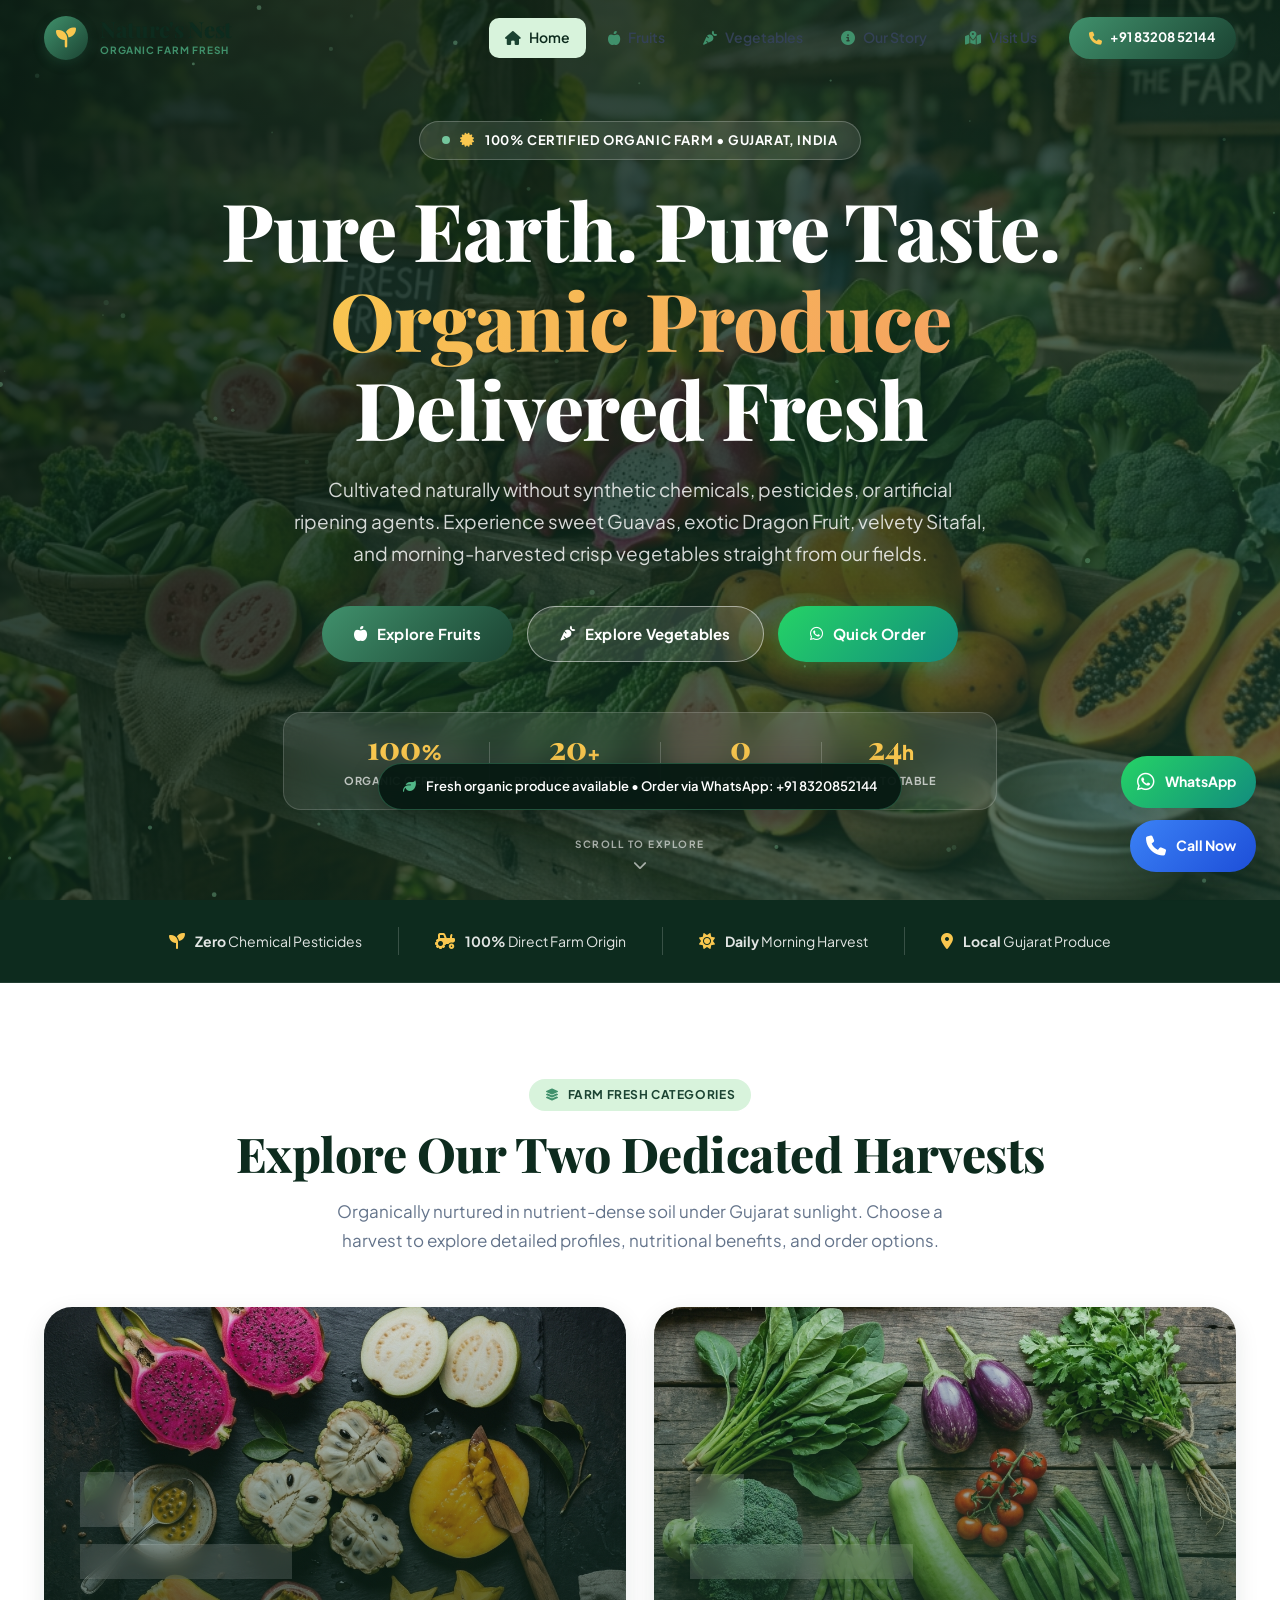
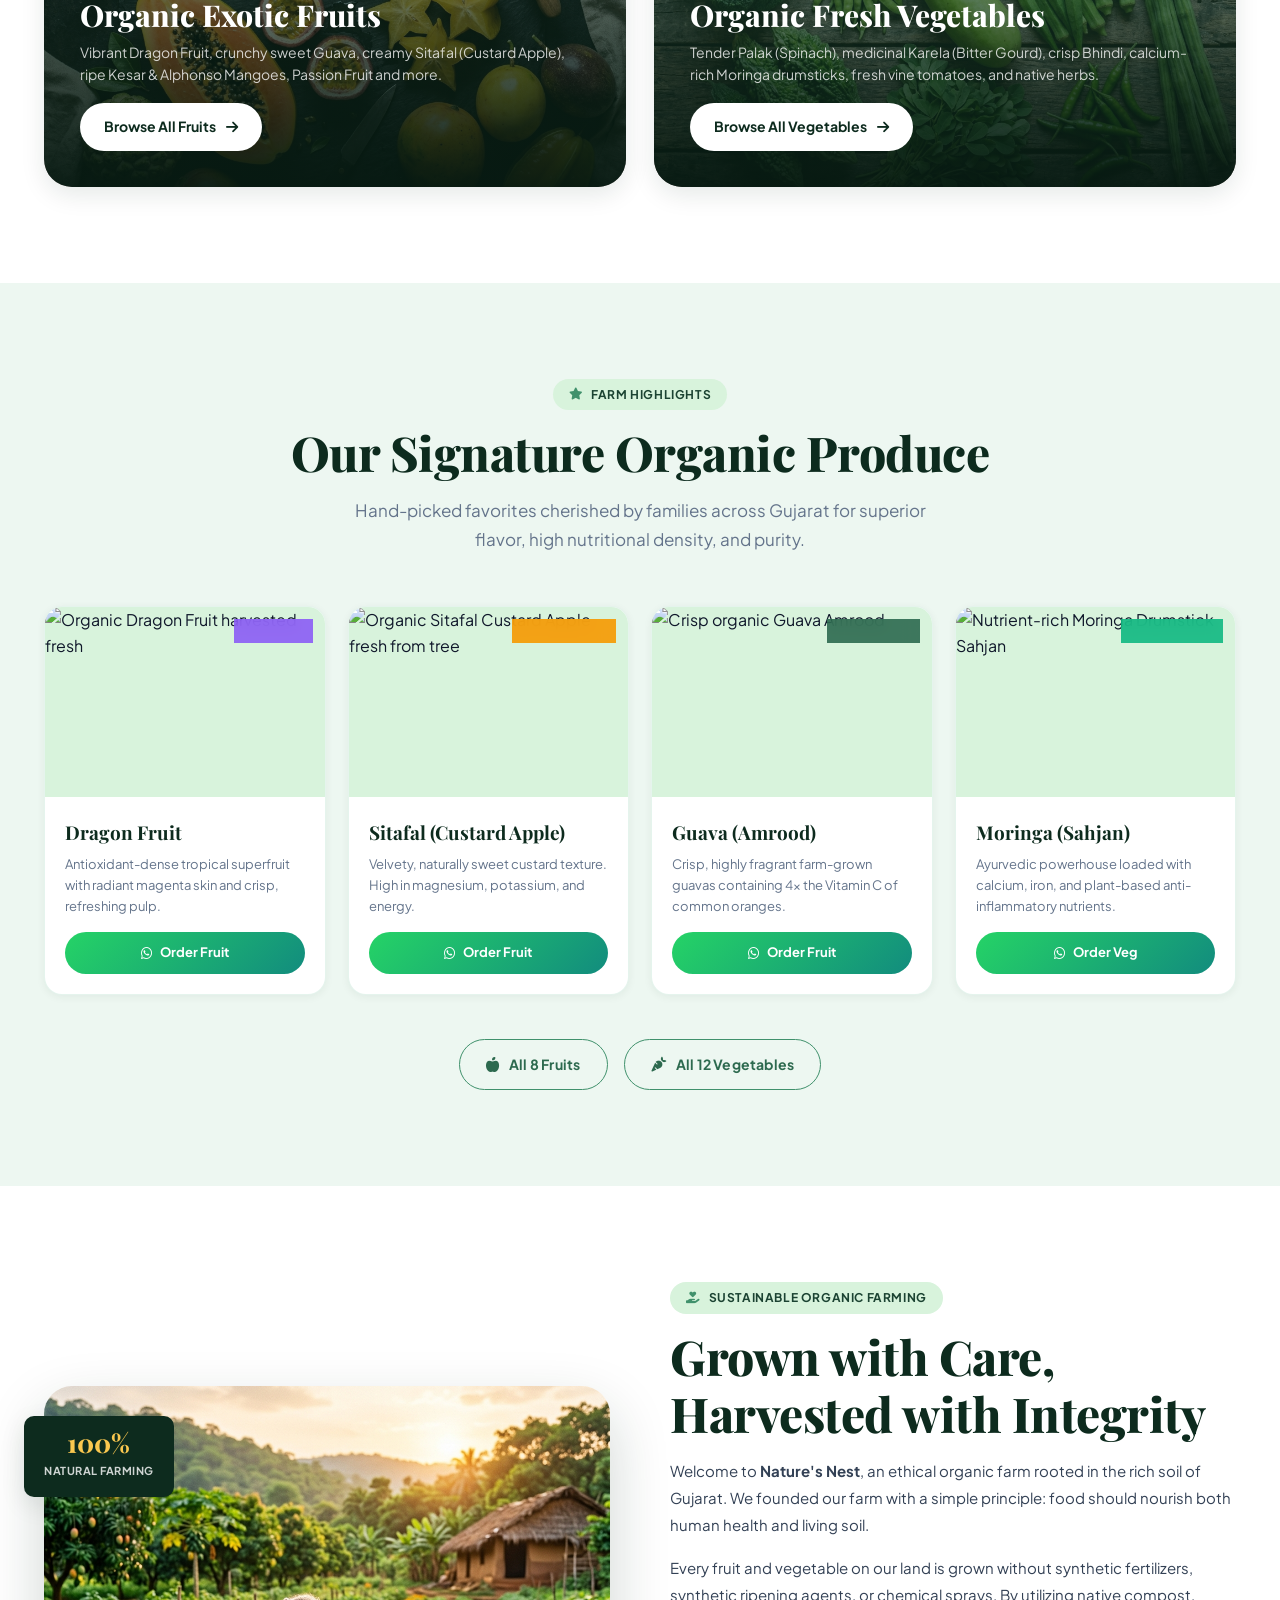
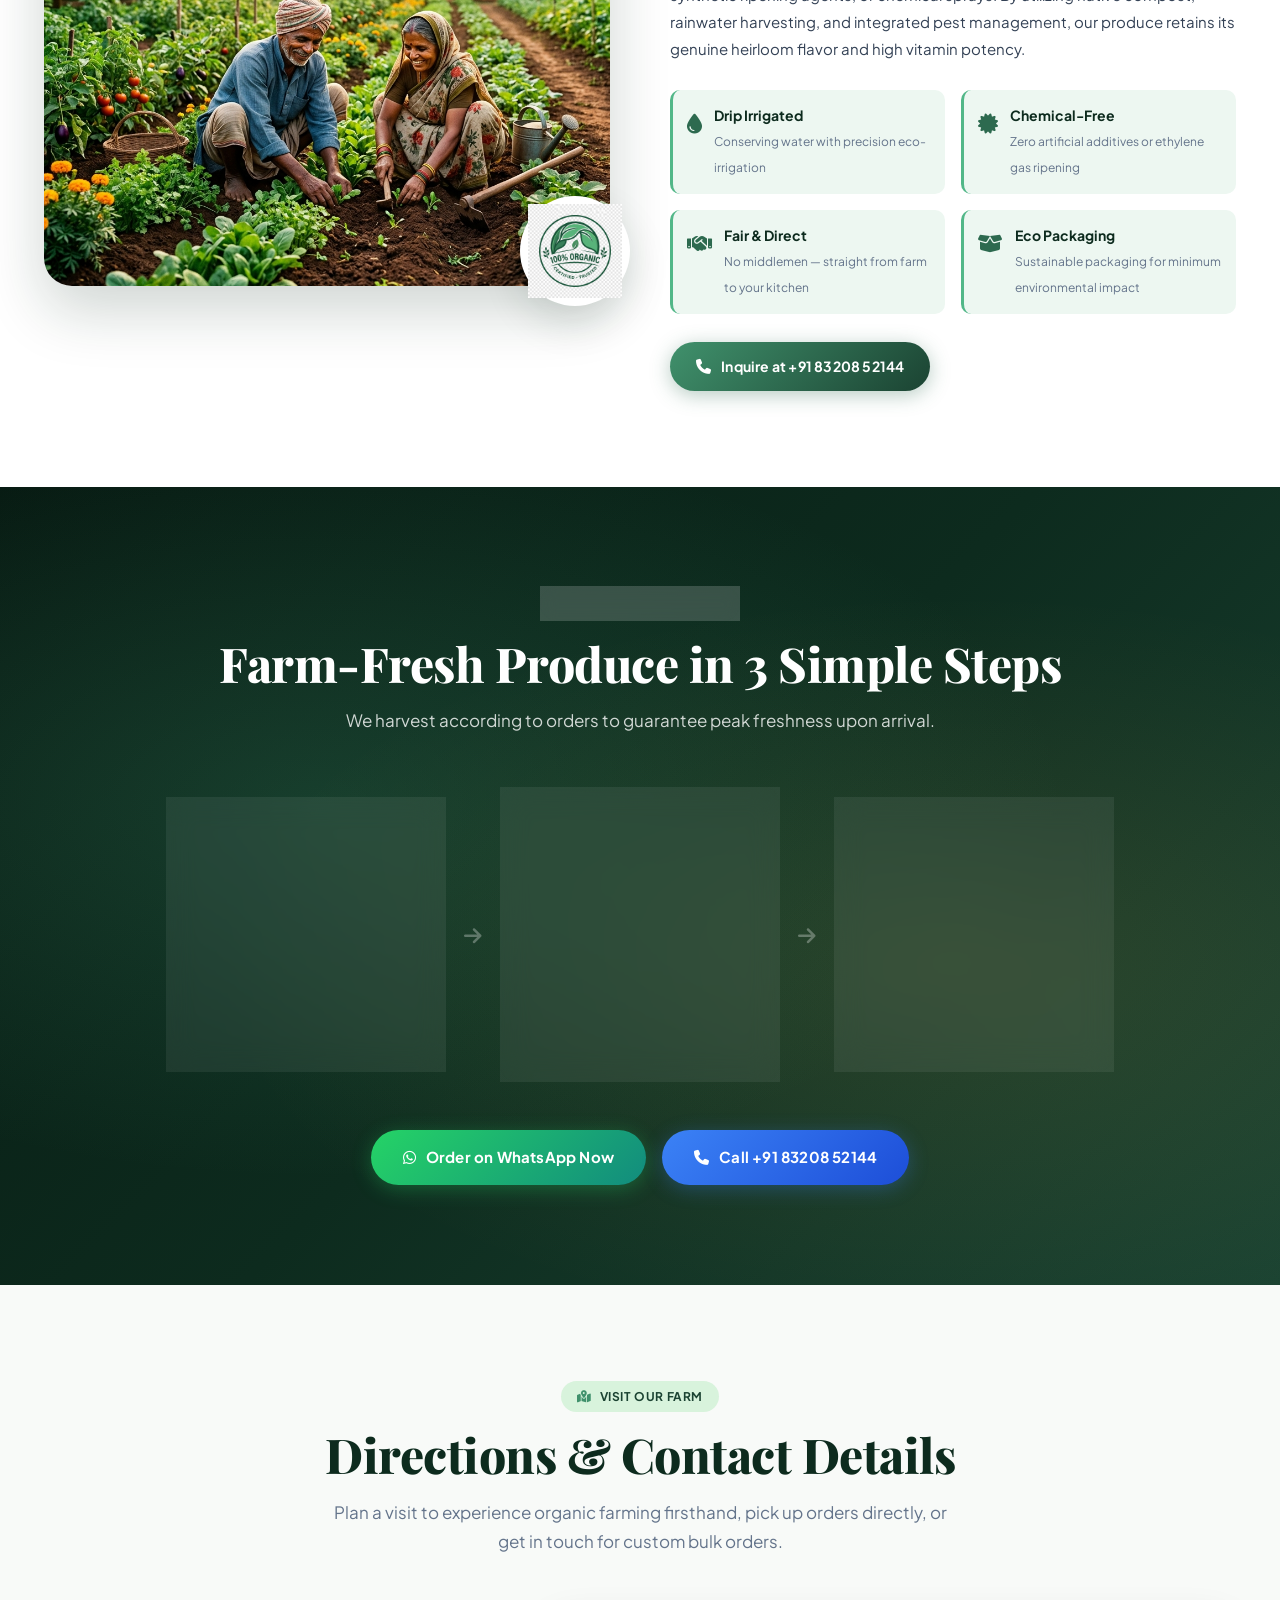
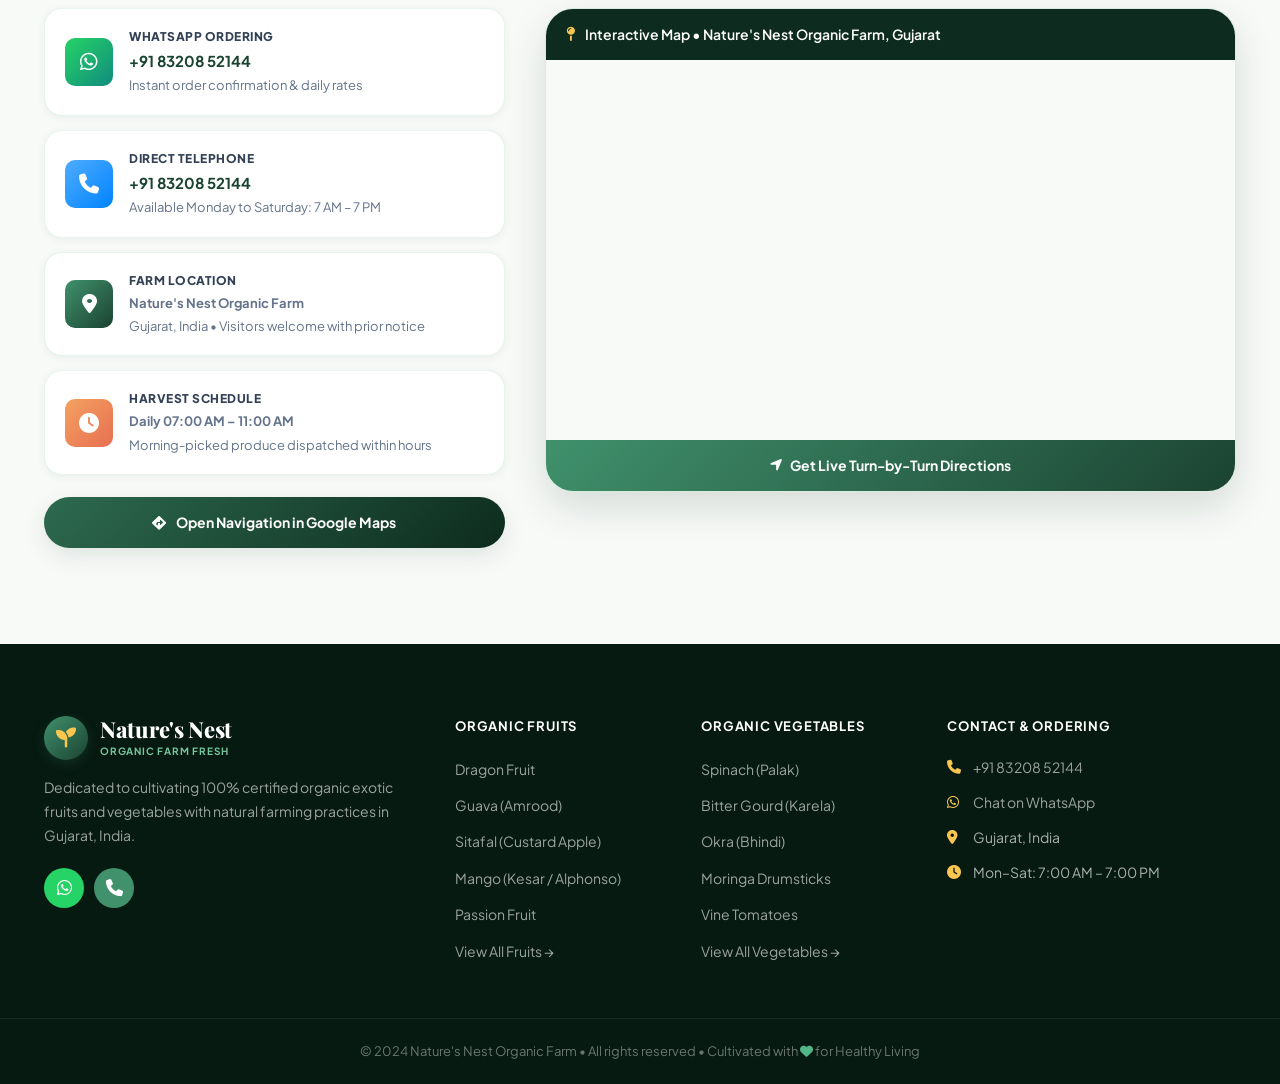
==== index.html @ ef1a8409 "Fruit Web Applications" ====
<!DOCTYPE html>
<html lang="en">
<head>
  <meta charset="UTF-8" />
  <meta name="viewport" content="width=device-width, initial-scale=1.0" />

  <!-- ═══ PRIMARY SEO ═══ -->
  <title>Nature's Nest – Fresh Organic Fruits &amp; Vegetables | Gujarat, India</title>
  <meta name="description" content="Nature's Nest produces 100% organic, chemical-free exotic fruits (Dragon Fruit, Guava, Sitafal, Mango) and fresh vegetables in Gujarat. Order via WhatsApp or call +91 8320852144." />
  <meta name="keywords" content="organic fruits, organic vegetables, dragon fruit Gujarat, guava farm, sitafal custard apple, organic farm India, fresh vegetables Gujarat, nature's nest farm" />
  <meta name="author" content="Nature's Nest Organic Farm" />
  <meta name="robots" content="index, follow" />
  <link rel="canonical" href="index.html" />

  <!-- ═══ OPEN GRAPH (WhatsApp / Social Media Previews) ═══ -->
  <meta property="og:type" content="website" />
  <meta property="og:title" content="Nature's Nest – 100% Organic Fruits &amp; Vegetables, Gujarat" />
  <meta property="og:description" content="Farm-fresh exotic fruits like Dragon Fruit, Guava, Sitafal and organic vegetables. No pesticides, delivered fresh. Call/WhatsApp: +91 8320852144" />
  <meta property="og:image" content="images/hero_banner.png" />
  <meta property="og:site_name" content="Nature's Nest Organic Farm" />

  <!-- ═══ TWITTER CARD ═══ -->
  <meta name="twitter:card" content="summary_large_image" />
  <meta name="twitter:title" content="Nature's Nest – Fresh Organic Produce, Gujarat" />
  <meta name="twitter:description" content="100% organic farm-fresh fruits and vegetables. Order on WhatsApp: +91 8320852144" />
  <meta name="twitter:image" content="images/hero_banner.png" />

  <!-- ═══ STRUCTURED DATA (Schema.org JSON-LD) ═══ -->
  <script type="application/ld+json">
  {
    "@context": "https://schema.org",
    "@type": "LocalBusiness",
    "name": "Nature's Nest Organic Farm",
    "description": "100% organic farm growing exotic fruits like Dragon Fruit, Guava, Sitafal and fresh vegetables in Gujarat, India.",
    "telephone": "+918320852144",
    "address": {
      "@type": "PostalAddress",
      "addressRegion": "Gujarat",
      "addressCountry": "IN"
    },
    "openingHours": "Mo-Sa 07:00-19:00",
    "priceRange": "₹₹",
    "servesCuisine": "Organic Produce",
    "url": "index.html",
    "sameAs": ["https://wa.me/918320852144"]
  }
  </script>

  <!-- ═══ GOOGLE FONTS ═══ -->
  <link rel="preconnect" href="https://fonts.googleapis.com" />
  <link rel="preconnect" href="https://fonts.gstatic.com" crossorigin />
  <link href="https://fonts.googleapis.com/css2?family=Playfair+Display:ital,wght@0,500;0,600;0,700;0,800;1,400&family=Plus+Jakarta+Sans:wght@300;400;500;600;700;800&display=swap" rel="stylesheet" />

  <!-- ═══ FONTAWESOME 6 ═══ -->
  <link rel="stylesheet" href="https://cdnjs.cloudflare.com/ajax/libs/font-awesome/6.5.1/css/all.min.css" />

  <!-- ═══ STYLESHEETS ═══ -->
  <link rel="stylesheet" href="css/shared.css" />
  <link rel="stylesheet" href="css/home.css" />
</head>
<body>

  <!-- ══ PAGE LOADER ══ -->
  <div class="page-loader" id="page-loader">
    <div class="loader-inner">
      <div class="loader-icon"><i class="fa-solid fa-leaf"></i></div>
      <div class="loader-bar"><div class="loader-fill"></div></div>
      <span>Cultivating 100% Organic Goodness...</span>
    </div>
  </div>

  <!-- ══ SCROLL PROGRESS BAR ══ -->
  <div class="scroll-progress" id="scroll-progress"></div>

  <!-- ══ FLOATING QUICK-CONTACT BUTTONS ══ -->
  <div class="floating-buttons">
    <a href="https://wa.me/918320852144?text=Hello!%20I%20would%20like%20to%20order%20organic%20fruits%20and%20vegetables%20from%20Nature's%20Nest." 
       class="fab-btn whatsapp-btn" id="whatsapp-float" target="_blank" rel="noopener" aria-label="Order on WhatsApp">
      <i class="fa-brands fa-whatsapp"></i>
      <span class="fab-label">WhatsApp</span>
    </a>
    <a href="tel:+918320852144" class="fab-btn call-btn" id="call-float" aria-label="Call +91 8320852144">
      <i class="fa-solid fa-phone"></i>
      <span class="fab-label">Call Now</span>
    </a>
  </div>

  <!-- ══ MAIN NAVIGATION ══ -->
  <header class="header" id="header">
    <div class="nav-container">
      <a href="index.html" class="logo" aria-label="Nature's Nest Home">
        <div class="logo-icon-wrap">
          <i class="fa-solid fa-seedling"></i>
        </div>
        <div class="logo-words">
          <span class="logo-name">Nature's Nest</span>
          <span class="logo-sub">Organic Farm Fresh</span>
        </div>
      </a>

      <nav class="nav-links" id="nav-links" aria-label="Main navigation">
        <a href="index.html" class="nav-link active" id="nl-home"><i class="fa-solid fa-house"></i> Home</a>
        <a href="fruits.html" class="nav-link" id="nl-fruits"><i class="fa-solid fa-apple-whole"></i> Fruits</a>
        <a href="vegetables.html" class="nav-link" id="nl-veg"><i class="fa-solid fa-carrot"></i> Vegetables</a>
        <a href="#about" class="nav-link" id="nl-about"><i class="fa-solid fa-circle-info"></i> Our Story</a>
        <a href="#contact" class="nav-link" id="nl-contact"><i class="fa-solid fa-map-location-dot"></i> Visit Us</a>
        <a href="tel:+918320852144" class="nav-cta" id="nl-call">
          <i class="fa-solid fa-phone"></i> +91 83208 52144
        </a>
      </nav>

      <button class="hamburger" id="hamburger" aria-label="Toggle navigation menu" aria-expanded="false">
        <span></span><span></span><span></span>
      </button>
    </div>
  </header>

  <!-- ══ HERO SECTION ══ -->
  <section class="hero" id="home" aria-label="Nature's Nest Hero">
    <div class="hero-bg">
      <img src="images/hero_banner.png" alt="Nature's Nest Organic Farm lush landscape in Gujarat" class="hero-img" fetchpriority="high" />
      <div class="hero-overlay"></div>
    </div>
    <canvas id="particle-canvas" class="particle-canvas" aria-hidden="true"></canvas>

    <div class="hero-content">
      <div class="hero-pill hero-anim" style="--d: 0.1s">
        <span class="pill-dot"></span>
        <i class="fa-solid fa-certificate"></i> 100% Certified Organic Farm &bull; Gujarat, India
      </div>

      <h1 class="hero-title hero-anim" style="--d: 0.25s">
        Pure Earth. Pure Taste.<br />
        <span class="hero-title-accent">Organic Produce</span> Delivered Fresh
      </h1>

      <p class="hero-sub hero-anim" style="--d: 0.4s">
        Cultivated naturally without synthetic chemicals, pesticides, or artificial ripening agents. 
        Experience sweet Guavas, exotic Dragon Fruit, velvety Sitafal, and morning-harvested crisp vegetables straight from our fields.
      </p>

      <div class="hero-btns hero-anim" style="--d: 0.55s">
        <a href="fruits.html" class="btn btn-primary btn-xl" id="hero-btn-fruits">
          <i class="fa-solid fa-apple-whole"></i> Explore Fruits
        </a>
        <a href="vegetables.html" class="btn btn-green-outline btn-xl" id="hero-btn-veg">
          <i class="fa-solid fa-carrot"></i> Explore Vegetables
        </a>
        <a href="https://wa.me/918320852144?text=Hi!%20I%20would%20like%20to%20order%20farm-fresh%20organic%20produce."
           class="btn btn-whatsapp btn-xl" target="_blank" rel="noopener" id="hero-btn-wa">
          <i class="fa-brands fa-whatsapp"></i> Quick Order
        </a>
      </div>

      <div class="hero-stats hero-anim" style="--d: 0.7s">
        <div class="hstat">
          <span class="hstat-n" data-target="100">0</span><span class="hstat-s">%</span>
          <span class="hstat-l">Organic Certified</span>
        </div>
        <div class="hstat-sep"></div>
        <div class="hstat">
          <span class="hstat-n" data-target="20">0</span><span class="hstat-s">+</span>
          <span class="hstat-l">Produce Varieties</span>
        </div>
        <div class="hstat-sep"></div>
        <div class="hstat">
          <span class="hstat-n" data-target="0">0</span><span class="hstat-s"></span>
          <span class="hstat-l">Chemical Sprays</span>
        </div>
        <div class="hstat-sep"></div>
        <div class="hstat">
          <span class="hstat-n" data-target="24">0</span><span class="hstat-s">h</span>
          <span class="hstat-l">Farm to Table</span>
        </div>
      </div>
    </div>

    <div class="scroll-hint" aria-hidden="true">
      <span class="scroll-hint-text">Scroll to explore</span>
      <i class="fa-solid fa-chevron-down"></i>
    </div>
  </section>

  <!-- ══ TRUST VALUES BAR ══ -->
  <section class="trust-bar" aria-label="Trust and Quality Badges">
    <div class="container">
      <div class="trust-row">
        <div class="trust-chip">
          <span class="tc-icon"><i class="fa-solid fa-seedling"></i></span>
          <span><b>Zero</b> Chemical Pesticides</span>
        </div>
        <div class="trust-sep"></div>
        <div class="trust-chip">
          <span class="tc-icon"><i class="fa-solid fa-tractor"></i></span>
          <span><b>100%</b> Direct Farm Origin</span>
        </div>
        <div class="trust-sep"></div>
        <div class="trust-chip">
          <span class="tc-icon"><i class="fa-solid fa-sun"></i></span>
          <span><b>Daily</b> Morning Harvest</span>
        </div>
        <div class="trust-sep"></div>
        <div class="trust-chip">
          <span class="tc-icon"><i class="fa-solid fa-location-dot"></i></span>
          <span><b>Local</b> Gujarat Produce</span>
        </div>
      </div>
    </div>
  </section>

  <!-- ══ CATEGORIES SHOWCASE ══ -->
  <section class="categories-section" id="categories" aria-label="Product Categories">
    <div class="container">
      <div class="section-head reveal-up">
        <span class="section-pill"><i class="fa-solid fa-layer-group"></i> Farm Fresh Categories</span>
        <h2 class="section-title">Explore Our Two Dedicated Harvests</h2>
        <p class="section-desc">
          Organically nurtured in nutrient-dense soil under Gujarat sunlight. Choose a harvest to explore detailed profiles, nutritional benefits, and order options.
        </p>
      </div>

      <div class="cat-grid">
        <!-- FRUITS CATEGORY CARD -->
        <a href="fruits.html" class="cat-card reveal-left" id="card-fruits-cat" aria-label="Explore Organic Fruits">
          <div class="cat-card-bg">
            <img src="images/fruits_collection.png" alt="Freshly harvested organic fruits assortment" class="cat-card-img" />
            <div class="cat-card-overlay"></div>
          </div>
          <div class="cat-card-body">
            <div class="cat-card-icon-wrap">
              <i class="fa-solid fa-apple-whole"></i>
            </div>
            <span class="cat-count"><i class="fa-solid fa-sparkles"></i> 8+ Exotic &amp; Seasonal Varieties</span>
            <h3>Organic Exotic Fruits</h3>
            <p>Vibrant Dragon Fruit, crunchy sweet Guava, creamy Sitafal (Custard Apple), ripe Kesar &amp; Alphonso Mangoes, Passion Fruit and more.</p>
            <span class="cat-cta">
              Browse All Fruits <i class="fa-solid fa-arrow-right"></i>
            </span>
          </div>
        </a>

        <!-- VEGETABLES CATEGORY CARD -->
        <a href="vegetables.html" class="cat-card reveal-right" id="card-veg-cat" aria-label="Explore Organic Vegetables">
          <div class="cat-card-bg">
            <img src="images/vegetables_collection.png" alt="Freshly harvested organic vegetables assortment" class="cat-card-img" />
            <div class="cat-card-overlay veg-overlay"></div>
          </div>
          <div class="cat-card-body">
            <div class="cat-card-icon-wrap veg-icon">
              <i class="fa-solid fa-carrot"></i>
            </div>
            <span class="cat-count"><i class="fa-solid fa-leaf"></i> 12+ Daily &amp; Medicinal Varieties</span>
            <h3>Organic Fresh Vegetables</h3>
            <p>Tender Palak (Spinach), medicinal Karela (Bitter Gourd), crisp Bhindi, calcium-rich Moringa drumsticks, fresh vine tomatoes, and native herbs.</p>
            <span class="cat-cta">
              Browse All Vegetables <i class="fa-solid fa-arrow-right"></i>
            </span>
          </div>
        </a>
      </div>
    </div>
  </section>

  <!-- ══ CUSTOMER FAVORITES ══ -->
  <section class="featured-section" id="featured" aria-label="Customer Favorites">
    <div class="container">
      <div class="section-head reveal-up">
        <span class="section-pill"><i class="fa-solid fa-star"></i> Farm Highlights</span>
        <h2 class="section-title">Our Signature Organic Produce</h2>
        <p class="section-desc">
          Hand-picked favorites cherished by families across Gujarat for superior flavor, high nutritional density, and purity.
        </p>
      </div>

      <div class="featured-grid">
        <!-- DRAGON FRUIT -->
        <div class="feat-card" style="--di: 1">
          <div class="feat-photo-wrap">
            <img src="https://images.unsplash.com/photo-1527325678964-54921661f888?auto=format&fit=crop&w=600&q=80" 
                 alt="Organic Dragon Fruit harvested fresh" class="feat-photo" loading="lazy" />
            <span class="feat-tag exotic"><i class="fa-solid fa-wand-magic-sparkles"></i> Exotic</span>
          </div>
          <div class="feat-info">
            <h3>Dragon Fruit</h3>
            <p>Antioxidant-dense tropical superfruit with radiant magenta skin and crisp, refreshing pulp.</p>
            <a href="https://wa.me/918320852144?text=I%20would%20like%20to%20order%20Dragon%20Fruit%20from%20Nature's%20Nest"
               class="feat-btn" target="_blank" rel="noopener">
              <i class="fa-brands fa-whatsapp"></i> Order Fruit
            </a>
          </div>
        </div>

        <!-- SITAFAL -->
        <div class="feat-card" style="--di: 2">
          <div class="feat-photo-wrap">
            <img src="https://images.unsplash.com/photo-1615485290382-441e4d049cb5?auto=format&fit=crop&w=600&q=80" 
                 alt="Organic Sitafal Custard Apple fresh from tree" class="feat-photo" loading="lazy" />
            <span class="feat-tag popular"><i class="fa-solid fa-star"></i> Best Seller</span>
          </div>
          <div class="feat-info">
            <h3>Sitafal (Custard Apple)</h3>
            <p>Velvety, naturally sweet custard texture. High in magnesium, potassium, and energy.</p>
            <a href="https://wa.me/918320852144?text=I%20would%20like%20to%20order%20Sitafal%20(Custard%20Apple)%20from%20Nature's%20Nest"
               class="feat-btn" target="_blank" rel="noopener">
              <i class="fa-brands fa-whatsapp"></i> Order Fruit
            </a>
          </div>
        </div>

        <!-- GUAVA -->
        <div class="feat-card" style="--di: 3">
          <div class="feat-photo-wrap">
            <img src="https://images.unsplash.com/photo-1536511135898-0e628469956d?auto=format&fit=crop&w=600&q=80" 
                 alt="Crisp organic Guava Amrood" class="feat-photo" loading="lazy" />
            <span class="feat-tag seasonal"><i class="fa-solid fa-sun"></i> Seasonal</span>
          </div>
          <div class="feat-info">
            <h3>Guava (Amrood)</h3>
            <p>Crisp, highly fragrant farm-grown guavas containing 4x the Vitamin C of common oranges.</p>
            <a href="https://wa.me/918320852144?text=I%20would%20like%20to%20order%20Guava%20(Amrood)%20from%20Nature's%20Nest"
               class="feat-btn" target="_blank" rel="noopener">
              <i class="fa-brands fa-whatsapp"></i> Order Fruit
            </a>
          </div>
        </div>

        <!-- MORINGA -->
        <div class="feat-card" style="--di: 4">
          <div class="feat-photo-wrap">
            <img src="https://images.unsplash.com/photo-1540420773420-3366772f4999?auto=format&fit=crop&w=600&q=80" 
                 alt="Nutrient-rich Moringa Drumstick Sahjan" class="feat-photo" loading="lazy" />
            <span class="feat-tag superfood"><i class="fa-solid fa-bolt"></i> Superfood</span>
          </div>
          <div class="feat-info">
            <h3>Moringa (Sahjan)</h3>
            <p>Ayurvedic powerhouse loaded with calcium, iron, and plant-based anti-inflammatory nutrients.</p>
            <a href="https://wa.me/918320852144?text=I%20would%20like%20to%20order%20Moringa%20Drumsticks%20from%20Nature's%20Nest"
               class="feat-btn" target="_blank" rel="noopener">
              <i class="fa-brands fa-whatsapp"></i> Order Veg
            </a>
          </div>
        </div>
      </div>

      <div class="feat-footer reveal-up">
        <a href="fruits.html" class="btn btn-outline-green">
          <i class="fa-solid fa-apple-whole"></i> All 8 Fruits
        </a>
        <a href="vegetables.html" class="btn btn-outline-green">
          <i class="fa-solid fa-carrot"></i> All 12 Vegetables
        </a>
      </div>
    </div>
  </section>

  <!-- ══ ABOUT US / OUR STORY ══ -->
  <section class="about-section" id="about" aria-label="About Nature's Nest">
    <div class="container">
      <div class="about-grid">
        <div class="about-img-stack reveal-left">
          <img src="images/farm_story.png" alt="Nature's Nest eco-friendly sustainable organic farm fields in Gujarat" class="about-main-img" loading="lazy" />
          <div class="about-badge-card">
            <img src="images/organic_badge.png" alt="100% Certified Organic Farm Seal" />
          </div>
          <div class="about-floating-stat">
            <span class="afs-num">100%</span>
            <span class="afs-text">Natural Farming</span>
          </div>
        </div>

        <div class="about-text-col reveal-right">
          <span class="section-pill"><i class="fa-solid fa-hand-holding-heart"></i> Sustainable Organic Farming</span>
          <h2 class="section-title">Grown with Care, Harvested with Integrity</h2>
          <p class="about-p">
            Welcome to <strong>Nature's Nest</strong>, an ethical organic farm rooted in the rich soil of Gujarat. 
            We founded our farm with a simple principle: food should nourish both human health and living soil.
          </p>
          <p class="about-p">
            Every fruit and vegetable on our land is grown without synthetic fertilizers, synthetic ripening agents, or chemical sprays. 
            By utilizing native compost, rainwater harvesting, and integrated pest management, our produce retains its genuine heirloom flavor and high vitamin potency.
          </p>

          <div class="about-feats">
            <div class="ab-feat">
              <span class="ab-feat-icon"><i class="fa-solid fa-droplet"></i></span>
              <div>
                <strong>Drip Irrigated</strong>
                <small>Conserving water with precision eco-irrigation</small>
              </div>
            </div>
            <div class="ab-feat">
              <span class="ab-feat-icon"><i class="fa-solid fa-certificate"></i></span>
              <div>
                <strong>Chemical-Free</strong>
                <small>Zero artificial additives or ethylene gas ripening</small>
              </div>
            </div>
            <div class="ab-feat">
              <span class="ab-feat-icon"><i class="fa-solid fa-handshake"></i></span>
              <div>
                <strong>Fair &amp; Direct</strong>
                <small>No middlemen — straight from farm to your kitchen</small>
              </div>
            </div>
            <div class="ab-feat">
              <span class="ab-feat-icon"><i class="fa-solid fa-box-open"></i></span>
              <div>
                <strong>Eco Packaging</strong>
                <small>Sustainable packaging for minimum environmental impact</small>
              </div>
            </div>
          </div>

          <div class="about-actions">
            <a href="tel:+918320852144" class="btn btn-primary">
              <i class="fa-solid fa-phone"></i> Inquire at +91 83208 52144
            </a>
          </div>
        </div>
      </div>
    </div>
  </section>

  <!-- ══ HOW TO ORDER (3 STEPS) ══ -->
  <section class="order-section" id="order" aria-label="How to Order">
    <div class="order-bg-animated" aria-hidden="true"></div>
    <div class="container">
      <div class="section-head reveal-up">
        <span class="section-pill light"><i class="fa-solid fa-truck-fast"></i> Seamless Ordering</span>
        <h2 class="section-title light-title">Farm-Fresh Produce in 3 Simple Steps</h2>
        <p class="section-desc light-desc">
          We harvest according to orders to guarantee peak freshness upon arrival.
        </p>
      </div>

      <div class="steps-row reveal-up">
        <div class="step-card">
          <div class="step-num">STEP 01</div>
          <div class="step-icon"><i class="fa-solid fa-basket-shopping"></i></div>
          <h3>Select Your Produce</h3>
          <p>Browse our <a href="fruits.html">Fruits Catalog</a> or <a href="vegetables.html">Vegetables Catalog</a> to select your desired quantities.</p>
        </div>
        <div class="step-connector" aria-hidden="true"><i class="fa-solid fa-arrow-right"></i></div>
        <div class="step-card">
          <div class="step-num">STEP 02</div>
          <div class="step-icon"><i class="fa-brands fa-whatsapp"></i></div>
          <h3>WhatsApp or Call Us</h3>
          <p>Send your list via WhatsApp to <strong>8320852144</strong> or call us directly. We verify daily fresh availability and confirm pricing.</p>
        </div>
        <div class="step-connector" aria-hidden="true"><i class="fa-solid fa-arrow-right"></i></div>
        <div class="step-card">
          <div class="step-num">STEP 03</div>
          <div class="step-icon"><i class="fa-solid fa-truck-fast"></i></div>
          <h3>Harvest &amp; Delivery</h3>
          <p>Your produce is harvested fresh and securely dispatched straight to your doorstep or ready for farm pickup.</p>
        </div>
      </div>

      <div class="order-actions reveal-up">
        <a href="https://wa.me/918320852144?text=Hello!%20I%20would%20like%20to%20place%20an%20order%20for%20fresh%20organic%20produce."
           class="btn btn-whatsapp btn-xl" target="_blank" rel="noopener" id="order-step-wa">
          <i class="fa-brands fa-whatsapp"></i> Order on WhatsApp Now
        </a>
        <a href="tel:+918320852144" class="btn btn-call btn-xl" id="order-step-call">
          <i class="fa-solid fa-phone"></i> Call +91 83208 52144
        </a>
      </div>
    </div>
  </section>

  <!-- ══ CONTACT & GOOGLE MAPS ══ -->
  <section class="contact-section" id="contact" aria-label="Contact and Map Directions">
    <div class="container">
      <div class="section-head reveal-up">
        <span class="section-pill"><i class="fa-solid fa-map-location-dot"></i> Visit Our Farm</span>
        <h2 class="section-title">Directions &amp; Contact Details</h2>
        <p class="section-desc">
          Plan a visit to experience organic farming firsthand, pick up orders directly, or get in touch for custom bulk orders.
        </p>
      </div>

      <div class="contact-layout">
        <!-- CONTACT DETAILS -->
        <div class="contact-cards-col reveal-left">
          <div class="ccard">
            <div class="ccard-icon" style="background: linear-gradient(135deg, #25d366, #128c7e);">
              <i class="fa-brands fa-whatsapp"></i>
            </div>
            <div class="ccard-body">
              <h4>WhatsApp Ordering</h4>
              <a href="https://wa.me/918320852144" target="_blank" rel="noopener" class="ccard-link">+91 83208 52144</a>
              <span>Instant order confirmation &amp; daily rates</span>
            </div>
          </div>

          <div class="ccard">
            <div class="ccard-icon" style="background: linear-gradient(135deg, #4facfe, #0084ff);">
              <i class="fa-solid fa-phone"></i>
            </div>
            <div class="ccard-body">
              <h4>Direct Telephone</h4>
              <a href="tel:+918320852144" class="ccard-link">+91 83208 52144</a>
              <span>Available Monday to Saturday: 7 AM – 7 PM</span>
            </div>
          </div>

          <div class="ccard">
            <div class="ccard-icon" style="background: linear-gradient(135deg, #40916c, #1b4332);">
              <i class="fa-solid fa-location-dot"></i>
            </div>
            <div class="ccard-body">
              <h4>Farm Location</h4>
              <span class="ccard-link">Nature's Nest Organic Farm</span>
              <span>Gujarat, India &bull; Visitors welcome with prior notice</span>
            </div>
          </div>

          <div class="ccard">
            <div class="ccard-icon" style="background: linear-gradient(135deg, #f4a261, #e76f51);">
              <i class="fa-solid fa-clock"></i>
            </div>
            <div class="ccard-body">
              <h4>Harvest Schedule</h4>
              <span class="ccard-link">Daily 07:00 AM – 11:00 AM</span>
              <span>Morning-picked produce dispatched within hours</span>
            </div>
          </div>

          <a href="https://maps.google.com/?q=Organic+Farm+Gujarat+India" target="_blank" rel="noopener" class="btn-directions-full">
            <i class="fa-solid fa-diamond-turn-right"></i> Open Navigation in Google Maps
          </a>
        </div>

        <!-- EMBEDDED GOOGLE MAP -->
        <div class="map-wrapper reveal-right">
          <div class="map-header">
            <i class="fa-solid fa-map-pin"></i>
            <span>Interactive Map &bull; Nature's Nest Organic Farm, Gujarat</span>
          </div>
          <iframe
            src="https://www.google.com/maps/embed?pb=!1m18!1m12!1m3!1d3671.970425032549!2d72.5713621!3d23.022505!2m3!1f0!2f0!3f0!3m2!1i1024!2i768!4f13.1!3m3!1m2!1s0x395e848aba5bd449%3A0x4fcedd11614f6516!2sGujarat!5e0!3m2!1sen!2sin!4v1700000000000!5m2!1sen!2sin"
            width="100%"
            height="380"
            style="border:0;"
            allowfullscreen=""
            loading="lazy"
            referrerpolicy="no-referrer-when-downgrade"
            title="Google Maps location of Nature's Nest Organic Farm in Gujarat">
          </iframe>
          <a href="https://maps.google.com/?q=Organic+Farm+Gujarat+India" target="_blank" rel="noopener" class="map-open-btn">
            <i class="fa-solid fa-location-arrow"></i> Get Live Turn-by-Turn Directions
          </a>
        </div>
      </div>
    </div>
  </section>

  <!-- ══ FOOTER ══ -->
  <footer class="footer" aria-label="Site footer">
    <div class="footer-top">
      <div class="container">
        <div class="footer-grid">
          <div class="footer-brand">
            <div class="logo">
              <div class="logo-icon-wrap">
                <i class="fa-solid fa-seedling"></i>
              </div>
              <div class="logo-words">
                <span class="logo-name">Nature's Nest</span>
                <span class="logo-sub">Organic Farm Fresh</span>
              </div>
            </div>
            <p class="footer-tagline">
              Dedicated to cultivating 100% certified organic exotic fruits and vegetables with natural farming practices in Gujarat, India.
            </p>
            <div class="footer-socials">
              <a href="https://wa.me/918320852144" class="fsoc wa" aria-label="WhatsApp" target="_blank" rel="noopener"><i class="fa-brands fa-whatsapp"></i></a>
              <a href="tel:+918320852144" class="fsoc ph" aria-label="Phone"><i class="fa-solid fa-phone"></i></a>
            </div>
          </div>

          <div class="footer-col">
            <h5>Organic Fruits</h5>
            <ul>
              <li><a href="fruits.html#dragon">Dragon Fruit</a></li>
              <li><a href="fruits.html#guava">Guava (Amrood)</a></li>
              <li><a href="fruits.html#sitafal">Sitafal (Custard Apple)</a></li>
              <li><a href="fruits.html#mango">Mango (Kesar / Alphonso)</a></li>
              <li><a href="fruits.html#passion">Passion Fruit</a></li>
              <li><a href="fruits.html">View All Fruits &rarr;</a></li>
            </ul>
          </div>

          <div class="footer-col">
            <h5>Organic Vegetables</h5>
            <ul>
              <li><a href="vegetables.html#spinach">Spinach (Palak)</a></li>
              <li><a href="vegetables.html#karela">Bitter Gourd (Karela)</a></li>
              <li><a href="vegetables.html#bhindi">Okra (Bhindi)</a></li>
              <li><a href="vegetables.html#moringa">Moringa Drumsticks</a></li>
              <li><a href="vegetables.html#tomato">Vine Tomatoes</a></li>
              <li><a href="vegetables.html">View All Vegetables &rarr;</a></li>
            </ul>
          </div>

          <div class="footer-col">
            <h5>Contact &amp; Ordering</h5>
            <div class="footer-contact">
              <a href="tel:+918320852144" class="fc-item"><i class="fa-solid fa-phone"></i> +91 83208 52144</a>
              <a href="https://wa.me/918320852144" class="fc-item" target="_blank" rel="noopener"><i class="fa-brands fa-whatsapp"></i> Chat on WhatsApp</a>
              <span class="fc-item"><i class="fa-solid fa-location-dot"></i> Gujarat, India</span>
              <span class="fc-item"><i class="fa-solid fa-clock"></i> Mon–Sat: 7:00 AM – 7:00 PM</span>
            </div>
          </div>
        </div>
      </div>
    </div>
    <div class="footer-bottom">
      <div class="container">
        <p>&copy; 2024 Nature's Nest Organic Farm &bull; All rights reserved &bull; Cultivated with <i class="fa-solid fa-heart" style="color: #52b788;"></i> for Healthy Living</p>
      </div>
    </div>
  </footer>

  <!-- ══ SCRIPTS ══ -->
  <script src="js/shared.js"></script>
  <script src="js/home.js"></script>
</body>
</html>
---- css/shared.css ----
/* ═══════════════════════════════════════════
   NATURE'S NEST — SHARED CSS (Global Architecture)
═══════════════════════════════════════════ */

/* ── RESET & BASE ── */
*, *::before, *::after {
  box-sizing: border-box;
  margin: 0;
  padding: 0;
}

:root {
  /* Organic Greens Palette */
  --g950: #071a12;
  --g900: #0d2b1e;
  --g800: #1b4332;
  --g700: #2d6a4f;
  --g600: #40916c;
  --g500: #52b788;
  --g400: #74c69d;
  --g300: #95d5b2;
  --g200: #b7e4c7;
  --g100: #d8f3dc;
  --g50:  #f2f9f5;

  /* Accent Tones */
  --gold:    #f9c74f;
  --gold-d:  #f4a261;
  --wa:      #25d366;
  --wa-d:    #128c7e;
  --call:    #3b82f6;
  --call-d:  #1d4ed8;
  --purple:  #8b5cf6;
  --red:     #ef4444;

  /* Typography & Surfaces */
  --txt-dark:  #0f172a;
  --txt-mid:   #334155;
  --txt-light: #64748b;
  --txt-muted: #94a3b8;

  --white:    #ffffff;
  --bg-light: #f8faf8;
  --bg-alt:   #edf7f1;

  /* Elevated Shadows */
  --sh-sm: 0 2px 8px rgba(13, 43, 30, 0.06);
  --sh-md: 0 8px 24px rgba(13, 43, 30, 0.1);
  --sh-lg: 0 16px 40px rgba(13, 43, 30, 0.14);
  --sh-xl: 0 24px 60px rgba(13, 43, 30, 0.2);

  /* Border Radii */
  --r-sm: 10px;
  --r-md: 18px;
  --r-lg: 28px;
  --r-xl: 40px;
  --r-full: 9999px;

  /* Animation Timings */
  --ease: cubic-bezier(0.16, 1, 0.3, 1);
  --t-fast: all 0.2s var(--ease);
  --t-mid:  all 0.35s var(--ease);
  --t-slow: all 0.6s var(--ease);
}

html {
  scroll-behavior: smooth;
  font-size: 16px;
}

body {
  font-family: 'Plus Jakarta Sans', system-ui, -apple-system, sans-serif;
  background: var(--white);
  color: var(--txt-dark);
  line-height: 1.65;
  overflow-x: hidden;
  -webkit-font-smoothing: antialiased;
}

a { text-decoration: none; color: inherit; }
img { max-width: 100%; display: block; }
ul, ol { list-style: none; }
button { font-family: inherit; cursor: pointer; border: none; background: none; }

/* ── CONTAINER ── */
.container {
  width: 100%;
  max-width: 1240px;
  margin: 0 auto;
  padding: 0 24px;
}

@media (max-width: 640px) {
  .container { padding: 0 18px; }
}

/* ════════════════════════════════
   PAGE LOADER
════════════════════════════════ */
.page-loader {
  position: fixed;
  inset: 0;
  background: var(--g900);
  display: flex;
  align-items: center;
  justify-content: center;
  z-index: 10000;
  transition: opacity 0.5s var(--ease), visibility 0.5s;
}
.page-loader.hidden {
  opacity: 0;
  visibility: hidden;
  pointer-events: none;
}
.loader-inner {
  text-align: center;
  color: white;
  display: flex;
  flex-direction: column;
  align-items: center;
  gap: 16px;
}
.loader-icon {
  width: 70px;
  height: 70px;
  border-radius: var(--r-full);
  background: linear-gradient(135deg, rgba(82,183,136,0.25), rgba(249,199,79,0.2));
  border: 1px solid rgba(255,255,255,0.2);
  display: flex;
  align-items: center;
  justify-content: center;
  font-size: 32px;
  color: var(--g400);
  animation: loaderPulse 1.4s ease-in-out infinite alternate;
}
@keyframes loaderPulse {
  from { transform: scale(0.95); box-shadow: 0 0 0 rgba(116,198,157,0); }
  to   { transform: scale(1.08); box-shadow: 0 0 24px rgba(116,198,157,0.4); }
}
.loader-bar {
  width: 220px;
  height: 4px;
  background: rgba(255,255,255,0.15);
  border-radius: var(--r-full);
  overflow: hidden;
}
.loader-fill {
  height: 100%;
  background: linear-gradient(90deg, var(--g400), var(--gold));
  border-radius: var(--r-full);
  animation: loaderFill 1.2s ease-in-out forwards;
}
@keyframes loaderFill {
  from { width: 0%; }
  to   { width: 100%; }
}
.loader-inner span {
  font-size: 13px;
  color: rgba(255,255,255,0.75);
  letter-spacing: 0.5px;
  font-weight: 500;
}

/* ════════════════════════════════
   SCROLL PROGRESS
════════════════════════════════ */
.scroll-progress {
  position: fixed;
  top: 0;
  left: 0;
  height: 3px;
  width: 0%;
  background: linear-gradient(90deg, var(--g500), var(--wa), var(--gold));
  z-index: 9999;
  transition: width 0.1s linear;
}

/* ════════════════════════════════
   FLOATING ACTION BUTTONS
════════════════════════════════ */
.floating-buttons {
  position: fixed;
  right: 24px;
  bottom: 28px;
  z-index: 999;
  display: flex;
  flex-direction: column;
  gap: 12px;
  align-items: flex-end;
}
.fab-btn {
  display: flex;
  align-items: center;
  gap: 10px;
  padding: 0 20px 0 16px;
  height: 52px;
  border-radius: var(--r-full);
  color: white;
  font-size: 14px;
  font-weight: 700;
  box-shadow: var(--sh-md);
  transition: var(--t-mid);
  white-space: nowrap;
}
.fab-btn i {
  font-size: 20px;
}
.fab-btn:hover {
  transform: translateY(-4px) scale(1.03);
  box-shadow: var(--sh-lg);
}
.whatsapp-btn { background: linear-gradient(135deg, var(--wa), var(--wa-d)); }
.call-btn     { background: linear-gradient(135deg, var(--call), var(--call-d)); }

/* ════════════════════════════════
   HEADER & NAVBAR
════════════════════════════════ */
.header {
  position: fixed;
  top: 0; left: 0; right: 0;
  z-index: 500;
  padding: 16px 0;
  transition: var(--t-mid);
}
.header.scrolled {
  background: rgba(255, 255, 255, 0.94);
  backdrop-filter: blur(20px);
  -webkit-backdrop-filter: blur(20px);
  box-shadow: 0 4px 20px rgba(13, 43, 30, 0.08);
  padding: 12px 0;
}

.nav-container {
  max-width: 1240px;
  margin: 0 auto;
  padding: 0 24px;
  display: flex;
  align-items: center;
  justify-content: space-between;
  gap: 20px;
}

/* Brand Logo */
.logo {
  display: flex;
  align-items: center;
  gap: 12px;
  flex-shrink: 0;
}
.logo-icon-wrap {
  width: 44px;
  height: 44px;
  border-radius: var(--r-full);
  background: linear-gradient(135deg, var(--g600), var(--g800));
  display: flex;
  align-items: center;
  justify-content: center;
  color: var(--gold);
  font-size: 20px;
  box-shadow: 0 4px 12px rgba(45, 106, 79, 0.25);
  transition: var(--t-fast);
}
.logo:hover .logo-icon-wrap {
  transform: rotate(-10deg) scale(1.05);
}
.logo-words { display: flex; flex-direction: column; gap: 1px; }
.logo-name {
  font-family: 'Playfair Display', serif;
  font-size: 22px;
  font-weight: 800;
  color: var(--g900);
  line-height: 1.1;
  letter-spacing: -0.3px;
}
.logo-sub {
  font-size: 10px;
  font-weight: 700;
  color: var(--g600);
  letter-spacing: 0.8px;
  text-transform: uppercase;
}

/* Navigation Links */
.nav-links {
  display: flex;
  align-items: center;
  gap: 6px;
}
.nav-link {
  display: inline-flex;
  align-items: center;
  gap: 8px;
  padding: 8px 16px;
  font-size: 14px;
  font-weight: 600;
  color: var(--txt-mid);
  border-radius: var(--r-sm);
  transition: var(--t-fast);
}
.nav-link i { font-size: 14px; color: var(--g600); }
.nav-link:hover, .nav-link.active {
  color: var(--g900);
  background: var(--g100);
}
.nav-link.active i { color: var(--g800); }

.nav-cta {
  background: linear-gradient(135deg, var(--g600), var(--g800));
  color: white !important;
  padding: 10px 20px;
  border-radius: var(--r-full);
  font-weight: 700;
  font-size: 13px;
  display: inline-flex;
  align-items: center;
  gap: 8px;
  box-shadow: 0 4px 16px rgba(45, 106, 79, 0.3);
  transition: var(--t-mid);
  margin-left: 10px;
}
.nav-cta i { font-size: 13px; color: var(--gold); }
.nav-cta:hover {
  transform: translateY(-2px);
  box-shadow: 0 8px 24px rgba(45, 106, 79, 0.45);
}

/* Hamburger toggle */
.hamburger {
  display: none;
  flex-direction: column;
  gap: 5px;
  padding: 8px;
  cursor: pointer;
}
.hamburger span {
  display: block;
  width: 26px;
  height: 2.5px;
  background: var(--g900);
  border-radius: 2px;
  transition: var(--t-mid);
}

/* ════════════════════════════════
   BUTTONS
════════════════════════════════ */
.btn {
  display: inline-flex;
  align-items: center;
  justify-content: center;
  gap: 10px;
  padding: 13px 26px;
  border-radius: var(--r-full);
  font-family: inherit;
  font-weight: 700;
  font-size: 14px;
  cursor: pointer;
  transition: var(--t-mid);
  position: relative;
  overflow: hidden;
  letter-spacing: 0.2px;
}
.btn i { font-size: 15px; }

.btn-primary {
  background: linear-gradient(135deg, var(--g600), var(--g800));
  color: white;
  box-shadow: 0 4px 20px rgba(45, 106, 79, 0.35);
}
.btn-primary:hover {
  transform: translateY(-2px);
  box-shadow: 0 8px 30px rgba(45, 106, 79, 0.45);
}

.btn-whatsapp {
  background: linear-gradient(135deg, var(--wa), var(--wa-d));
  color: white;
  box-shadow: 0 4px 20px rgba(37, 211, 102, 0.3);
}
.btn-whatsapp:hover {
  transform: translateY(-2px);
  box-shadow: 0 8px 30px rgba(37, 211, 102, 0.45);
}

.btn-call {
  background: linear-gradient(135deg, var(--call), var(--call-d));
  color: white;
  box-shadow: 0 4px 20px rgba(59, 130, 246, 0.3);
}
.btn-call:hover {
  transform: translateY(-2px);
  box-shadow: 0 8px 30px rgba(59, 130, 246, 0.45);
}

.btn-green-outline {
  background: rgba(255, 255, 255, 0.12);
  color: white;
  border: 1.5px solid rgba(255, 255, 255, 0.5);
  backdrop-filter: blur(8px);
}
.btn-green-outline:hover {
  background: rgba(255, 255, 255, 0.25);
  transform: translateY(-2px);
}

.btn-outline-green {
  background: transparent;
  color: var(--g700);
  border: 1.5px solid var(--g600);
}
.btn-outline-green:hover {
  background: var(--g600);
  color: white;
  transform: translateY(-2px);
}

.btn-outline-light {
  background: rgba(255, 255, 255, 0.15);
  color: white;
  border: 1.5px solid rgba(255, 255, 255, 0.4);
}
.btn-outline-light:hover {
  background: rgba(255, 255, 255, 0.3);
  transform: translateY(-2px);
}

.btn-xl {
  padding: 15px 32px;
  font-size: 15px;
}

/* ════════════════════════════════
   TYPOGRAPHY & SECTION HEADS
════════════════════════════════ */
.section-pill {
  display: inline-flex;
  align-items: center;
  gap: 8px;
  background: var(--g100);
  color: var(--g800);
  padding: 6px 16px;
  border-radius: var(--r-full);
  font-size: 12px;
  font-weight: 700;
  letter-spacing: 0.6px;
  text-transform: uppercase;
  margin-bottom: 14px;
}
.section-pill i { font-size: 12px; color: var(--g600); }
.section-pill.light {
  background: rgba(255, 255, 255, 0.18);
  color: white;
  border: 1px solid rgba(255, 255, 255, 0.3);
  backdrop-filter: blur(8px);
}
.section-pill.light i { color: var(--gold); }

.section-title {
  font-family: 'Playfair Display', serif;
  font-size: clamp(28px, 4vw, 48px);
  font-weight: 800;
  color: var(--g900);
  line-height: 1.2;
  margin-bottom: 14px;
  letter-spacing: -0.5px;
}
.section-desc {
  font-size: clamp(14px, 1.6vw, 17px);
  color: var(--txt-light);
  max-width: 620px;
  line-height: 1.7;
}
.section-head {
  text-align: center;
  margin-bottom: 52px;
}
.section-head .section-desc { margin: 0 auto; }

.txt-gold  { color: var(--gold); }
.txt-green { color: var(--g400); }
.light-title { color: white; }
.light-desc  { color: rgba(255, 255, 255, 0.8); }

/* ════════════════════════════════
   TRUST VALUE BAR
════════════════════════════════ */
.trust-bar {
  background: var(--g900);
  padding: 22px 0;
  border-bottom: 1px solid rgba(255, 255, 255, 0.08);
}
.trust-row {
  display: flex;
  align-items: center;
  justify-content: center;
  flex-wrap: wrap;
  gap: 16px;
}
.trust-chip {
  display: flex;
  align-items: center;
  gap: 10px;
  color: rgba(255, 255, 255, 0.88);
  font-size: 14px;
  padding: 6px 20px;
}
.tc-icon {
  color: var(--gold);
  font-size: 16px;
}
.trust-sep {
  width: 1px;
  height: 28px;
  background: rgba(255, 255, 255, 0.18);
}

/* ════════════════════════════════
   ORDER PROCESS (3 STEPS)
════════════════════════════════ */
.order-section {
  padding: 100px 0;
  background: linear-gradient(135deg, var(--g950) 0%, var(--g900) 50%, var(--g800) 100%);
  color: white;
  position: relative;
  overflow: hidden;
}
.order-bg-animated {
  position: absolute;
  inset: 0;
  background: radial-gradient(ellipse at 25% 40%, rgba(82,183,136,0.18) 0%, transparent 55%),
              radial-gradient(ellipse at 75% 60%, rgba(249,199,79,0.1) 0%, transparent 55%);
}
.steps-row {
  display: flex;
  align-items: center;
  justify-content: center;
  gap: 18px;
  flex-wrap: wrap;
  margin-bottom: 48px;
}
.step-card {
  background: rgba(255, 255, 255, 0.07);
  backdrop-filter: blur(14px);
  border: 1px solid rgba(255, 255, 255, 0.14);
  border-radius: var(--r-md);
  padding: 34px 24px;
  text-align: center;
  flex: 1;
  min-width: 220px;
  max-width: 280px;
  transition: var(--t-mid);
}
.step-card:hover {
  background: rgba(255, 255, 255, 0.13);
  transform: translateY(-6px);
  border-color: rgba(255, 255, 255, 0.28);
}
.step-card a { color: var(--gold); text-decoration: underline; }
.step-num {
  font-size: 12px;
  font-weight: 800;
  color: var(--gold);
  letter-spacing: 1.2px;
  margin-bottom: 12px;
}
.step-icon {
  font-size: 34px;
  color: var(--g400);
  margin-bottom: 16px;
}
.step-card h3 { font-size: 18px; font-weight: 700; margin-bottom: 8px; }
.step-card p  { font-size: 13px; color: rgba(255, 255, 255, 0.75); line-height: 1.6; }
.step-connector {
  font-size: 20px;
  color: rgba(255, 255, 255, 0.3);
}
.order-actions {
  display: flex;
  gap: 16px;
  justify-content: center;
  flex-wrap: wrap;
}

/* ════════════════════════════════
   CONTACT & GOOGLE MAPS
════════════════════════════════ */
.contact-section { padding: 96px 0; background: var(--bg-light); }
.contact-layout {
  display: grid;
  grid-template-columns: 1fr 1.5fr;
  gap: 40px;
  align-items: start;
}
.contact-cards-col { display: flex; flex-direction: column; gap: 14px; }
.ccard {
  display: flex;
  align-items: center;
  gap: 16px;
  background: white;
  border-radius: var(--r-md);
  padding: 18px 20px;
  box-shadow: var(--sh-sm);
  border: 1px solid rgba(82,183,136,0.15);
  transition: var(--t-fast);
}
.ccard:hover { transform: translateX(6px); box-shadow: var(--sh-md); }
.ccard-icon {
  width: 48px;
  height: 48px;
  border-radius: var(--r-sm);
  display: flex;
  align-items: center;
  justify-content: center;
  font-size: 20px;
  color: white;
  flex-shrink: 0;
}
.ccard-body { display: flex; flex-direction: column; gap: 2px; }
.ccard-body h4 { font-size: 12px; font-weight: 800; color: var(--txt-mid); text-transform: uppercase; letter-spacing: 0.5px; }
.ccard-link { font-size: 15px; font-weight: 700; color: var(--g800); }
.ccard-body span { font-size: 13px; color: var(--txt-light); }

.btn-directions-full {
  display: inline-flex;
  align-items: center;
  justify-content: center;
  gap: 10px;
  padding: 14px 24px;
  background: linear-gradient(135deg, var(--g700), var(--g900));
  color: white;
  border-radius: var(--r-full);
  font-weight: 700;
  font-size: 14px;
  box-shadow: var(--sh-md);
  transition: var(--t-mid);
  margin-top: 8px;
}
.btn-directions-full:hover {
  transform: translateY(-2px);
  box-shadow: var(--sh-lg);
}

.map-wrapper {
  border-radius: var(--r-lg);
  overflow: hidden;
  box-shadow: var(--sh-lg);
  border: 1px solid rgba(82,183,136,0.2);
}
.map-header {
  background: var(--g900);
  color: white;
  padding: 14px 20px;
  font-size: 14px;
  font-weight: 600;
  display: flex;
  align-items: center;
  gap: 10px;
}
.map-header i { color: var(--gold); }
.map-wrapper iframe { display: block; border: 0; }
.map-open-btn {
  display: flex;
  align-items: center;
  justify-content: center;
  gap: 8px;
  padding: 14px;
  background: linear-gradient(135deg, var(--g600), var(--g800));
  color: white;
  font-weight: 700;
  font-size: 14px;
  transition: var(--t-fast);
}
.map-open-btn:hover { background: var(--g700); }

/* ════════════════════════════════
   FOOTER
════════════════════════════════ */
.footer { background: var(--g950); color: rgba(255,255,255,0.75); }
.footer-top { padding: 72px 0 44px; border-bottom: 1px solid rgba(255,255,255,0.08); }
.footer-grid {
  display: grid;
  grid-template-columns: 1.8fr 1fr 1fr 1.4fr;
  gap: 40px;
}
.footer-brand .logo-name { color: white; }
.footer-brand .logo-sub  { color: var(--g400); }
.footer-tagline {
  font-size: 14px;
  color: rgba(255,255,255,0.6);
  margin: 16px 0 20px;
  line-height: 1.7;
}
.footer-socials { display: flex; gap: 10px; }
.fsoc {
  width: 40px; height: 40px;
  border-radius: var(--r-full);
  display: flex; align-items: center; justify-content: center;
  font-size: 17px;
  color: white;
  transition: var(--t-fast);
}
.fsoc.wa { background: var(--wa); }
.fsoc.ph { background: var(--g600); }
.fsoc:hover { transform: translateY(-3px); }

.footer-col h5 {
  font-size: 13px;
  font-weight: 700;
  color: white;
  text-transform: uppercase;
  letter-spacing: 0.8px;
  margin-bottom: 18px;
}
.footer-col ul li { margin-bottom: 10px; }
.footer-col a {
  font-size: 14px;
  color: rgba(255,255,255,0.6);
  transition: var(--t-fast);
}
.footer-col a:hover { color: var(--gold); padding-left: 4px; }

.footer-contact { display: flex; flex-direction: column; gap: 12px; }
.fc-item {
  display: flex;
  align-items: center;
  gap: 10px;
  font-size: 14px;
  color: rgba(255,255,255,0.65);
  transition: var(--t-fast);
}
.fc-item i { color: var(--gold); width: 16px; }
.fc-item:hover { color: white; }

.footer-bottom {
  padding: 22px 0;
  text-align: center;
  font-size: 13px;
  color: rgba(255,255,255,0.4);
}

/* ════════════════════════════════
   SCROLL REVEAL ANIMATIONS
════════════════════════════════ */
.reveal-up, .reveal-left, .reveal-right {
  opacity: 0;
  transition: opacity 0.7s var(--ease), transform 0.7s var(--ease);
}
.reveal-up    { transform: translateY(35px); }
.reveal-left  { transform: translateX(-35px); }
.reveal-right { transform: translateX(35px); }

.reveal-up.in, .reveal-left.in, .reveal-right.in {
  opacity: 1;
  transform: translate(0);
}

/* ════════════════════════════════
   RESPONSIVE DESIGN (Media Queries)
════════════════════════════════ */
@media (max-width: 1024px) {
  .footer-grid { grid-template-columns: 1fr 1fr; gap: 32px; }
  .contact-layout { grid-template-columns: 1fr; }
}

@media (max-width: 768px) {
  .nav-links {
    position: fixed;
    top: 72px; left: 0; right: 0;
    background: rgba(255, 255, 255, 0.98);
    backdrop-filter: blur(24px);
    flex-direction: column;
    padding: 24px 20px;
    gap: 8px;
    transform: translateY(-110%);
    opacity: 0;
    transition: var(--t-mid);
    box-shadow: var(--sh-lg);
    pointer-events: none;
    border-bottom: 1px solid rgba(82, 183, 136, 0.2);
  }
  .nav-links.open {
    transform: translateY(0);
    opacity: 1;
    pointer-events: auto;
  }
  .nav-link, .nav-cta {
    width: 100%;
    justify-content: center;
    padding: 12px;
  }
  .hamburger { display: flex; }
  .trust-sep { display: none; }
  .trust-chip { padding: 4px 12px; }
  .steps-row { flex-direction: column; align-items: center; }
  .step-connector { transform: rotate(90deg); margin: 4px 0; }
  .footer-grid { grid-template-columns: 1fr; gap: 28px; }
  .order-actions { flex-direction: column; align-items: center; width: 100%; }
  .order-actions .btn { width: 100%; max-width: 340px; }
}

@media (max-width: 480px) {
  .btn-xl { padding: 13px 24px; font-size: 14px; }
  .floating-buttons { right: 14px; bottom: 20px; }
  .fab-btn { height: 46px; padding: 0 16px 0 12px; font-size: 13px; }
}
---- css/home.css ----
/* ═══════════════════════════════════════════
   NATURE'S NEST — HOME PAGE CSS
═══════════════════════════════════════════ */

/* ════ HERO SECTION ════ */
.hero {
  position: relative;
  min-height: 100vh;
  display: flex;
  align-items: center;
  justify-content: center;
  overflow: hidden;
  background: var(--g950);
}
.hero-bg { position: absolute; inset: 0; z-index: 0; }
.hero-img {
  width: 100%;
  height: 100%;
  object-fit: cover;
  object-position: center;
  transform: scale(1.04);
  animation: heroZoom 20s ease infinite alternate;
}
@keyframes heroZoom {
  from { transform: scale(1.04); }
  to   { transform: scale(1.12); }
}
.hero-overlay {
  position: absolute; inset: 0;
  background: linear-gradient(135deg, rgba(7, 26, 18, 0.92) 0%, rgba(13, 43, 30, 0.78) 55%, rgba(27, 67, 50, 0.65) 100%);
}
.particle-canvas {
  position: absolute; inset: 0;
  z-index: 1;
  opacity: 0.55;
  pointer-events: none;
}

.hero-content {
  position: relative;
  z-index: 3;
  text-align: center;
  padding: 120px 24px 90px;
  max-width: 960px;
}

/* Staggered entrance */
.hero-anim {
  opacity: 0;
  transform: translateY(24px);
  animation: heroIn 0.7s var(--ease) forwards;
  animation-delay: var(--d, 0s);
}
@keyframes heroIn {
  to { opacity: 1; transform: translateY(0); }
}

.hero-pill {
  display: inline-flex;
  align-items: center;
  gap: 10px;
  background: rgba(255, 255, 255, 0.1);
  backdrop-filter: blur(14px);
  -webkit-backdrop-filter: blur(14px);
  border: 1px solid rgba(255, 255, 255, 0.22);
  color: white;
  padding: 8px 22px;
  border-radius: var(--r-full);
  font-size: 13px;
  font-weight: 700;
  letter-spacing: 0.6px;
  text-transform: uppercase;
  margin-bottom: 24px;
}
.hero-pill i { color: var(--gold); font-size: 14px; }
.pill-dot {
  width: 8px; height: 8px;
  background: var(--g400);
  border-radius: 50%;
  box-shadow: 0 0 0 0 rgba(116, 198, 157, 0.6);
  animation: pillPulse 2s infinite;
}
@keyframes pillPulse {
  0%   { box-shadow: 0 0 0 0 rgba(116, 198, 157, 0.6); }
  70%  { box-shadow: 0 0 0 10px rgba(116, 198, 157, 0); }
  100% { box-shadow: 0 0 0 0 rgba(116, 198, 157, 0); }
}

.hero-title {
  font-family: 'Playfair Display', serif;
  font-size: clamp(38px, 6.5vw, 80px);
  font-weight: 800;
  color: white;
  line-height: 1.12;
  margin-bottom: 20px;
  letter-spacing: -1px;
}
.hero-title-accent {
  background: linear-gradient(135deg, var(--gold), var(--gold-d));
  -webkit-background-clip: text;
  -webkit-text-fill-color: transparent;
  background-clip: text;
}

.hero-sub {
  font-size: clamp(15px, 1.8vw, 19px);
  color: rgba(255, 255, 255, 0.82);
  margin-bottom: 36px;
  line-height: 1.7;
  max-width: 700px;
  margin-left: auto;
  margin-right: auto;
}

.hero-btns {
  display: flex;
  gap: 14px;
  justify-content: center;
  flex-wrap: wrap;
  margin-bottom: 50px;
}

/* Stat Numbers */
.hero-stats {
  display: inline-flex;
  align-items: center;
  background: rgba(255, 255, 255, 0.08);
  backdrop-filter: blur(16px);
  -webkit-backdrop-filter: blur(16px);
  border: 1px solid rgba(255, 255, 255, 0.16);
  border-radius: var(--r-md);
  padding: 18px 36px;
  gap: 0;
}
.hstat { text-align: center; padding: 0 24px; }
.hstat-n {
  font-family: 'Playfair Display', serif;
  font-size: 32px;
  font-weight: 800;
  color: var(--gold);
  line-height: 1;
}
.hstat-s { font-size: 20px; font-weight: 800; color: var(--gold); }
.hstat-l {
  display: block;
  font-size: 11px;
  color: rgba(255, 255, 255, 0.7);
  font-weight: 700;
  letter-spacing: 0.5px;
  text-transform: uppercase;
  margin-top: 4px;
}
.hstat-sep { width: 1px; height: 38px; background: rgba(255, 255, 255, 0.2); }

.scroll-hint {
  position: absolute;
  bottom: 28px;
  left: 50%;
  transform: translateX(-50%);
  color: rgba(255, 255, 255, 0.6);
  display: flex;
  flex-direction: column;
  align-items: center;
  gap: 6px;
  z-index: 3;
  animation: scrollBounce 2s ease infinite;
}
.scroll-hint-text { font-size: 10px; letter-spacing: 1.5px; text-transform: uppercase; font-weight: 700; }
.scroll-hint i { font-size: 14px; }
@keyframes scrollBounce {
  0%, 100% { transform: translateX(-50%) translateY(0); }
  50%  { transform: translateX(-50%) translateY(6px); }
}

/* ════ CATEGORIES SECTION ════ */
.categories-section { padding: 96px 0; background: var(--white); }
.cat-grid {
  display: grid;
  grid-template-columns: 1fr 1fr;
  gap: 28px;
}
.cat-card {
  position: relative;
  border-radius: var(--r-lg);
  overflow: hidden;
  display: block;
  min-height: 480px;
  transition: var(--t-slow);
  box-shadow: var(--sh-md);
}
.cat-card:hover { transform: translateY(-8px); box-shadow: var(--sh-xl); }

.cat-card-bg { position: absolute; inset: 0; }
.cat-card-img {
  width: 100%;
  height: 100%;
  object-fit: cover;
  transition: transform 0.7s var(--ease);
}
.cat-card:hover .cat-card-img { transform: scale(1.08); }
.cat-card-overlay {
  position: absolute; inset: 0;
  background: linear-gradient(to top, rgba(7, 26, 18, 0.96) 0%, rgba(13, 43, 30, 0.55) 50%, rgba(13, 43, 30, 0.15) 100%);
}
.veg-overlay {
  background: linear-gradient(to top, rgba(7, 26, 18, 0.96) 0%, rgba(27, 67, 50, 0.55) 50%, rgba(27, 67, 50, 0.15) 100%);
}

.cat-card-body {
  position: absolute;
  bottom: 0; left: 0; right: 0;
  padding: 36px;
  color: white;
  z-index: 2;
}
.cat-card-icon-wrap {
  width: 54px;
  height: 54px;
  border-radius: var(--r-full);
  background: rgba(255, 255, 255, 0.15);
  backdrop-filter: blur(10px);
  border: 1px solid rgba(255, 255, 255, 0.3);
  display: flex;
  align-items: center;
  justify-content: center;
  font-size: 24px;
  color: var(--gold);
  margin-bottom: 16px;
  transition: transform 0.4s var(--ease);
}
.cat-card-icon-wrap.veg-icon { color: var(--g400); }
.cat-card:hover .cat-card-icon-wrap { transform: scale(1.15) rotate(-6deg); }

.cat-card-body h3 {
  font-family: 'Playfair Display', serif;
  font-size: 30px;
  font-weight: 800;
  margin-bottom: 8px;
  line-height: 1.2;
}
.cat-card-body p {
  font-size: 14px;
  color: rgba(255, 255, 255, 0.78);
  line-height: 1.6;
  margin-bottom: 18px;
}
.cat-count {
  display: inline-flex;
  align-items: center;
  gap: 8px;
  background: rgba(255, 255, 255, 0.14);
  backdrop-filter: blur(10px);
  border: 1px solid rgba(255, 255, 255, 0.25);
  padding: 6px 14px;
  border-radius: var(--r-full);
  font-size: 12px;
  font-weight: 700;
  margin-bottom: 18px;
  color: white;
}
.cat-count i { color: var(--gold); font-size: 12px; }

.cat-cta {
  display: inline-flex;
  align-items: center;
  gap: 10px;
  background: white;
  color: var(--g900);
  padding: 12px 24px;
  border-radius: var(--r-full);
  font-weight: 700;
  font-size: 14px;
  transition: var(--t-fast);
}
.cat-card:hover .cat-cta {
  background: var(--gold);
  gap: 14px;
}

/* ════ FEATURED SECTION (Aesthetic Photos) ════ */
.featured-section { padding: 96px 0; background: var(--bg-alt); }
.featured-grid {
  display: grid;
  grid-template-columns: repeat(4, 1fr);
  gap: 22px;
  margin-bottom: 44px;
}
.feat-card {
  background: white;
  border-radius: var(--r-md);
  overflow: hidden;
  box-shadow: var(--sh-sm);
  transition: var(--t-mid);
  border: 1px solid rgba(82, 183, 136, 0.15);
  display: flex;
  flex-direction: column;
}
.feat-card:hover {
  transform: translateY(-8px);
  box-shadow: var(--sh-lg);
  border-color: var(--g300);
}

.feat-photo-wrap {
  position: relative;
  height: 190px;
  overflow: hidden;
  background: var(--g100);
}
.feat-photo {
  width: 100%;
  height: 100%;
  object-fit: cover;
  transition: transform 0.6s var(--ease);
}
.feat-card:hover .feat-photo { transform: scale(1.08); }

.feat-tag {
  position: absolute;
  top: 12px;
  right: 12px;
  padding: 4px 10px;
  border-radius: var(--r-full);
  font-size: 10px;
  font-weight: 800;
  letter-spacing: 0.5px;
  text-transform: uppercase;
  display: inline-flex;
  align-items: center;
  gap: 5px;
  backdrop-filter: blur(8px);
}
.feat-tag.exotic   { background: rgba(139, 92, 246, 0.9); color: white; }
.feat-tag.popular  { background: rgba(245, 158, 11, 0.95); color: white; }
.feat-tag.seasonal { background: rgba(45, 106, 79, 0.9); color: white; }
.feat-tag.superfood { background: rgba(16, 185, 129, 0.9); color: white; }

.feat-info {
  padding: 20px;
  display: flex;
  flex-direction: column;
  flex: 1;
}
.feat-info h3 {
  font-family: 'Playfair Display', serif;
  font-size: 19px;
  font-weight: 700;
  color: var(--g900);
  margin-bottom: 6px;
}
.feat-info p {
  font-size: 13px;
  color: var(--txt-light);
  line-height: 1.6;
  margin-bottom: 16px;
  flex: 1;
}
.feat-btn {
  display: inline-flex;
  align-items: center;
  justify-content: center;
  gap: 8px;
  background: linear-gradient(135deg, var(--wa), var(--wa-d));
  color: white;
  padding: 10px 18px;
  border-radius: var(--r-full);
  font-size: 13px;
  font-weight: 700;
  transition: var(--t-fast);
}
.feat-btn:hover {
  transform: translateY(-2px);
  box-shadow: 0 4px 14px rgba(37, 211, 102, 0.4);
}

.feat-footer {
  display: flex;
  gap: 16px;
  justify-content: center;
  flex-wrap: wrap;
}

/* ════ ABOUT SECTION ════ */
.about-section { padding: 96px 0; background: var(--white); }
.about-grid {
  display: grid;
  grid-template-columns: 1fr 1fr;
  gap: 60px;
  align-items: center;
}
.about-img-stack { position: relative; }
.about-main-img {
  width: 100%;
  height: 500px;
  object-fit: cover;
  border-radius: var(--r-lg);
  box-shadow: var(--sh-xl);
}
.about-badge-card {
  position: absolute;
  bottom: -20px;
  right: -20px;
  background: white;
  border-radius: 50%;
  width: 110px; height: 110px;
  padding: 8px;
  box-shadow: var(--sh-lg);
  display: flex;
  align-items: center;
  justify-content: center;
}
.about-badge-card img { width: 100%; height: 100%; object-fit: contain; }
.about-floating-stat {
  position: absolute;
  top: 30px; left: -20px;
  background: var(--g900);
  color: white;
  padding: 14px 20px;
  border-radius: var(--r-sm);
  box-shadow: var(--sh-md);
  text-align: center;
}
.afs-num {
  display: block;
  font-family: 'Playfair Display', serif;
  font-size: 26px;
  font-weight: 800;
  color: var(--gold);
  line-height: 1;
}
.afs-text {
  font-size: 11px;
  font-weight: 700;
  color: rgba(255, 255, 255, 0.8);
  letter-spacing: 0.5px;
  text-transform: uppercase;
  margin-top: 4px;
}

.about-p { font-size: 15px; color: var(--txt-mid); line-height: 1.8; margin-bottom: 16px; }
.about-feats {
  display: grid;
  grid-template-columns: 1fr 1fr;
  gap: 16px;
  margin: 28px 0;
}
.ab-feat {
  display: flex;
  align-items: flex-start;
  gap: 12px;
  padding: 14px;
  background: var(--bg-alt);
  border-radius: var(--r-sm);
  border-left: 3px solid var(--g500);
}
.ab-feat-icon {
  font-size: 20px;
  color: var(--g700);
  margin-top: 2px;
}
.ab-feat strong { display: block; font-size: 14px; font-weight: 700; color: var(--g900); }
.ab-feat small { font-size: 12px; color: var(--txt-light); line-height: 1.4; }

/* ════ RESPONSIVE (HOME) ════ */
@media (max-width: 1024px) {
  .featured-grid { grid-template-columns: repeat(2, 1fr); }
  .about-grid { grid-template-columns: 1fr; gap: 40px; }
  .about-main-img { height: 380px; }
}

@media (max-width: 768px) {
  .cat-grid { grid-template-columns: 1fr; }
  .cat-card { min-height: 380px; }
  .hero-stats { padding: 14px 18px; flex-wrap: wrap; gap: 8px; justify-content: center; }
  .hstat { padding: 0 14px; }
  .hero-btns { flex-direction: column; align-items: center; width: 100%; }
  .hero-btns .btn { width: 100%; max-width: 320px; }
  .about-feats { grid-template-columns: 1fr; }
}

@media (max-width: 480px) {
  .featured-grid { grid-template-columns: 1fr; }
  .hstat-sep { display: none; }
  .about-floating-stat { top: 12px; left: 12px; }
  .about-badge-card { bottom: -12px; right: -10px; width: 85px; height: 85px; }
}
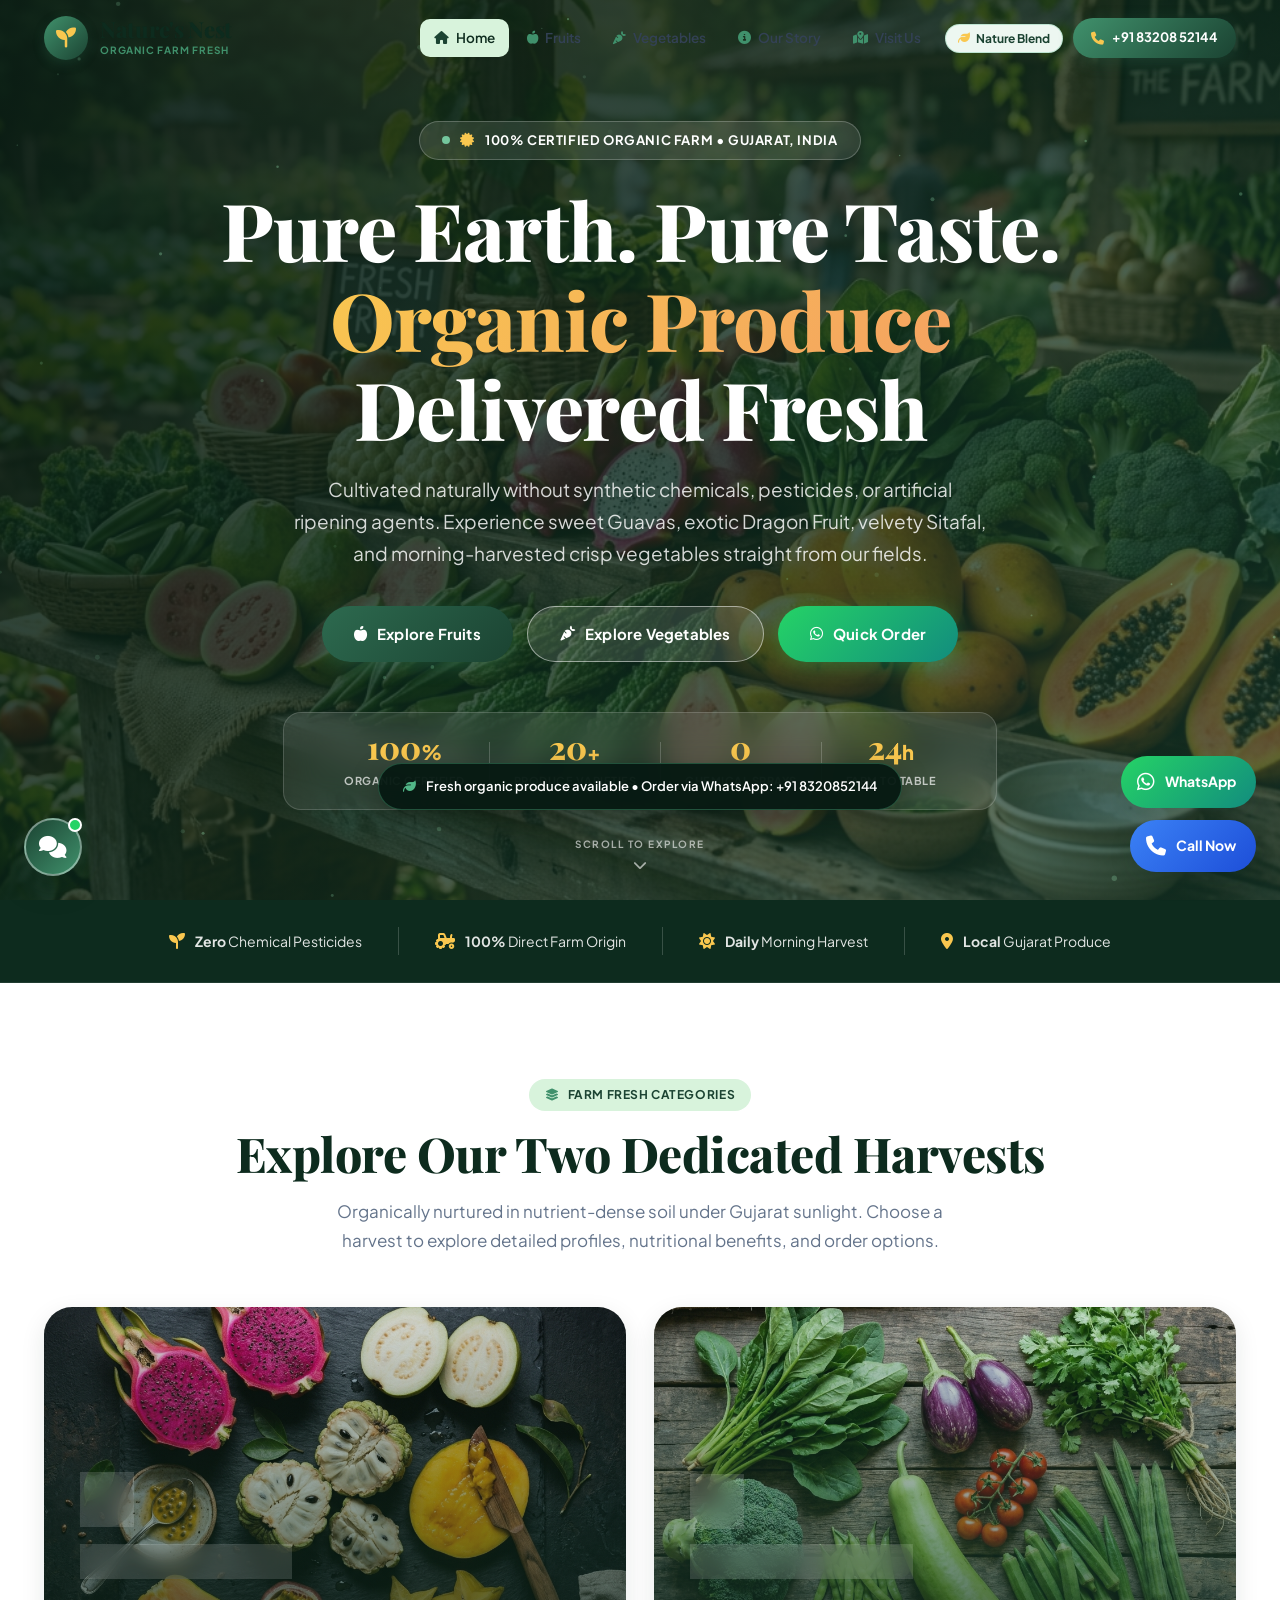
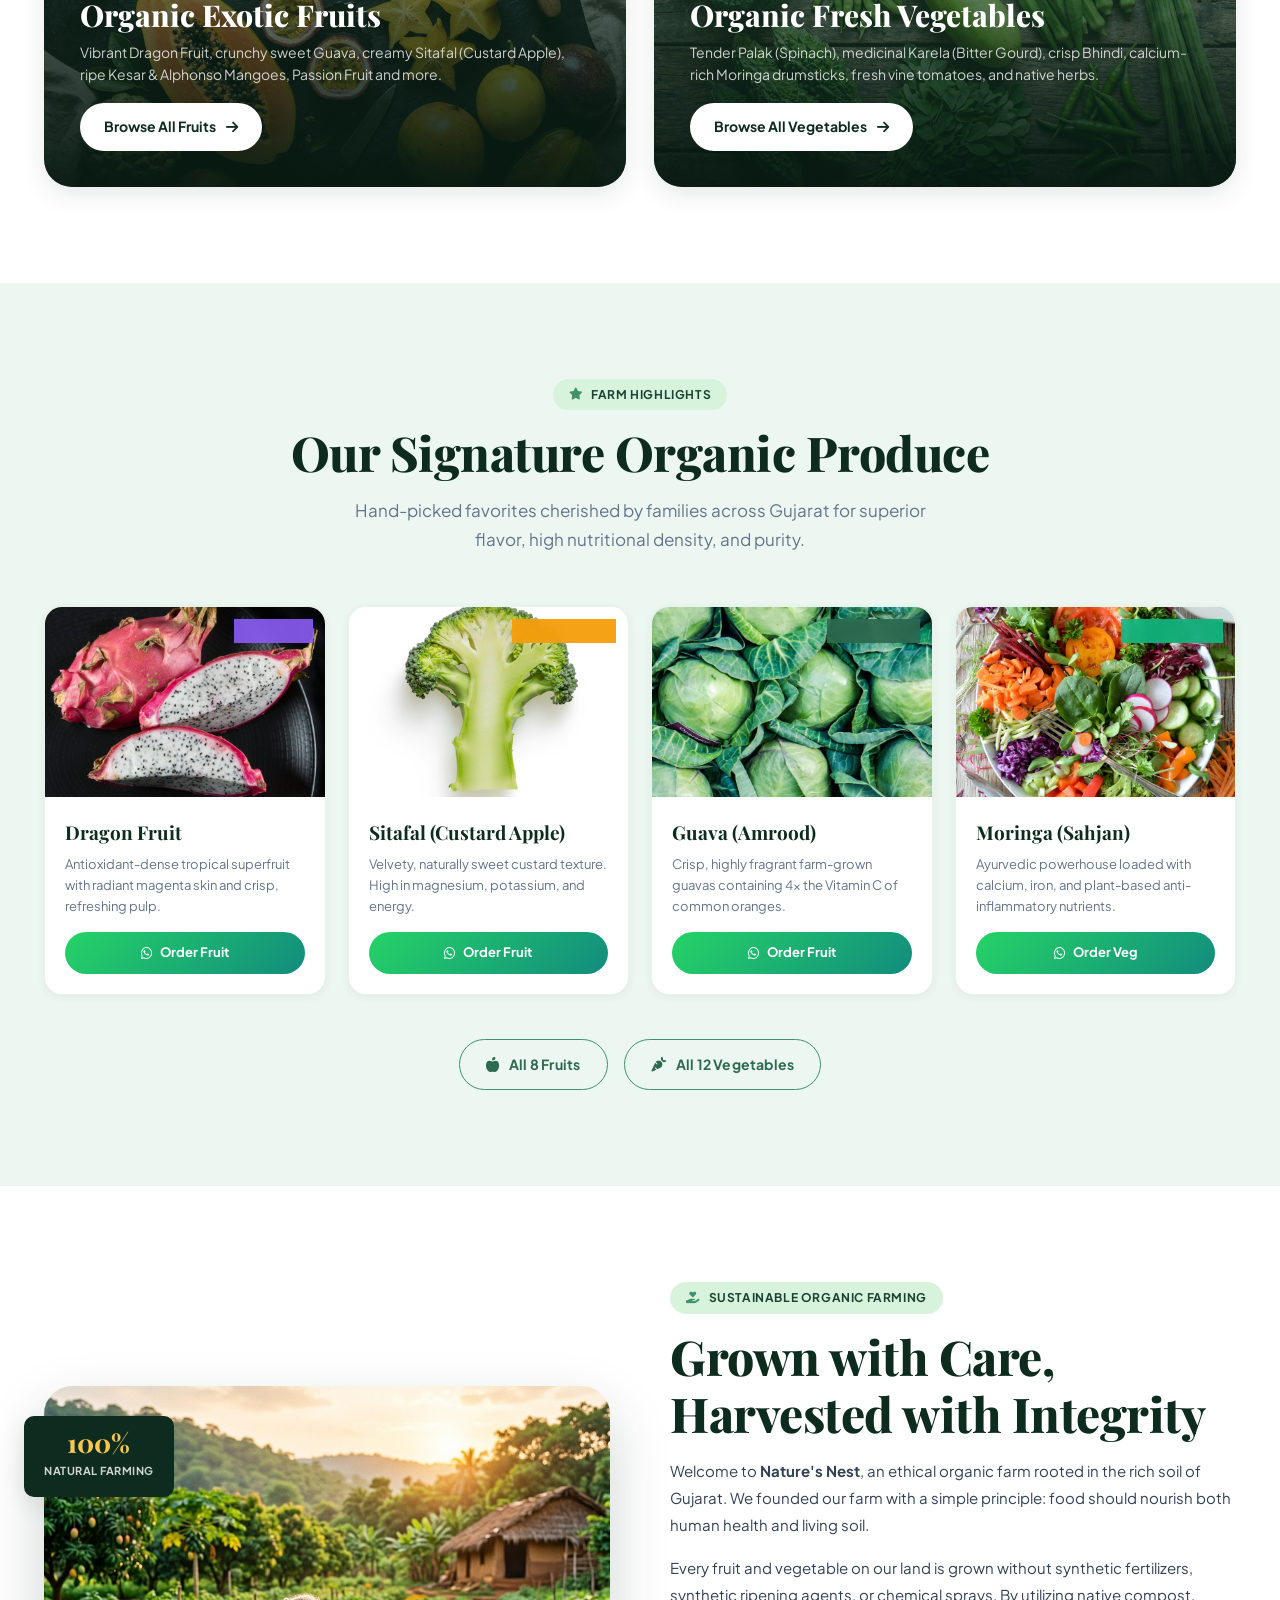
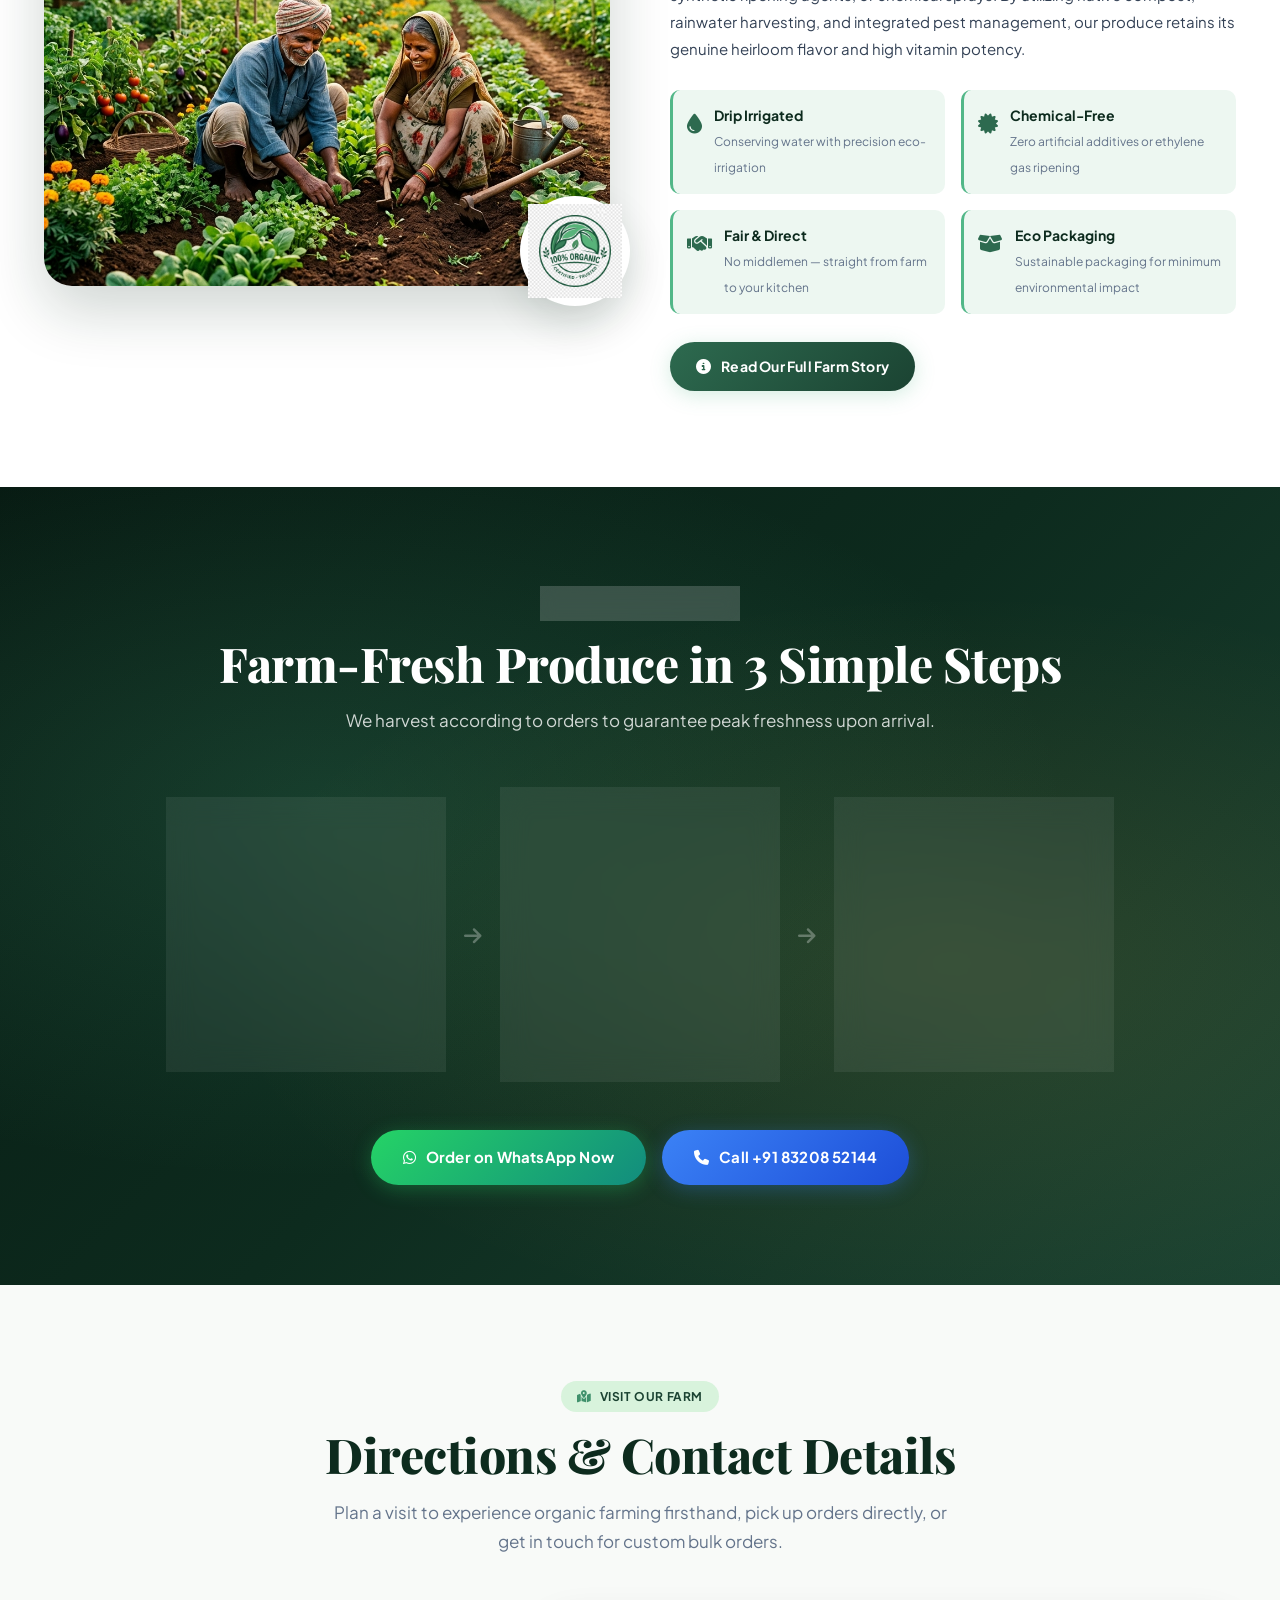
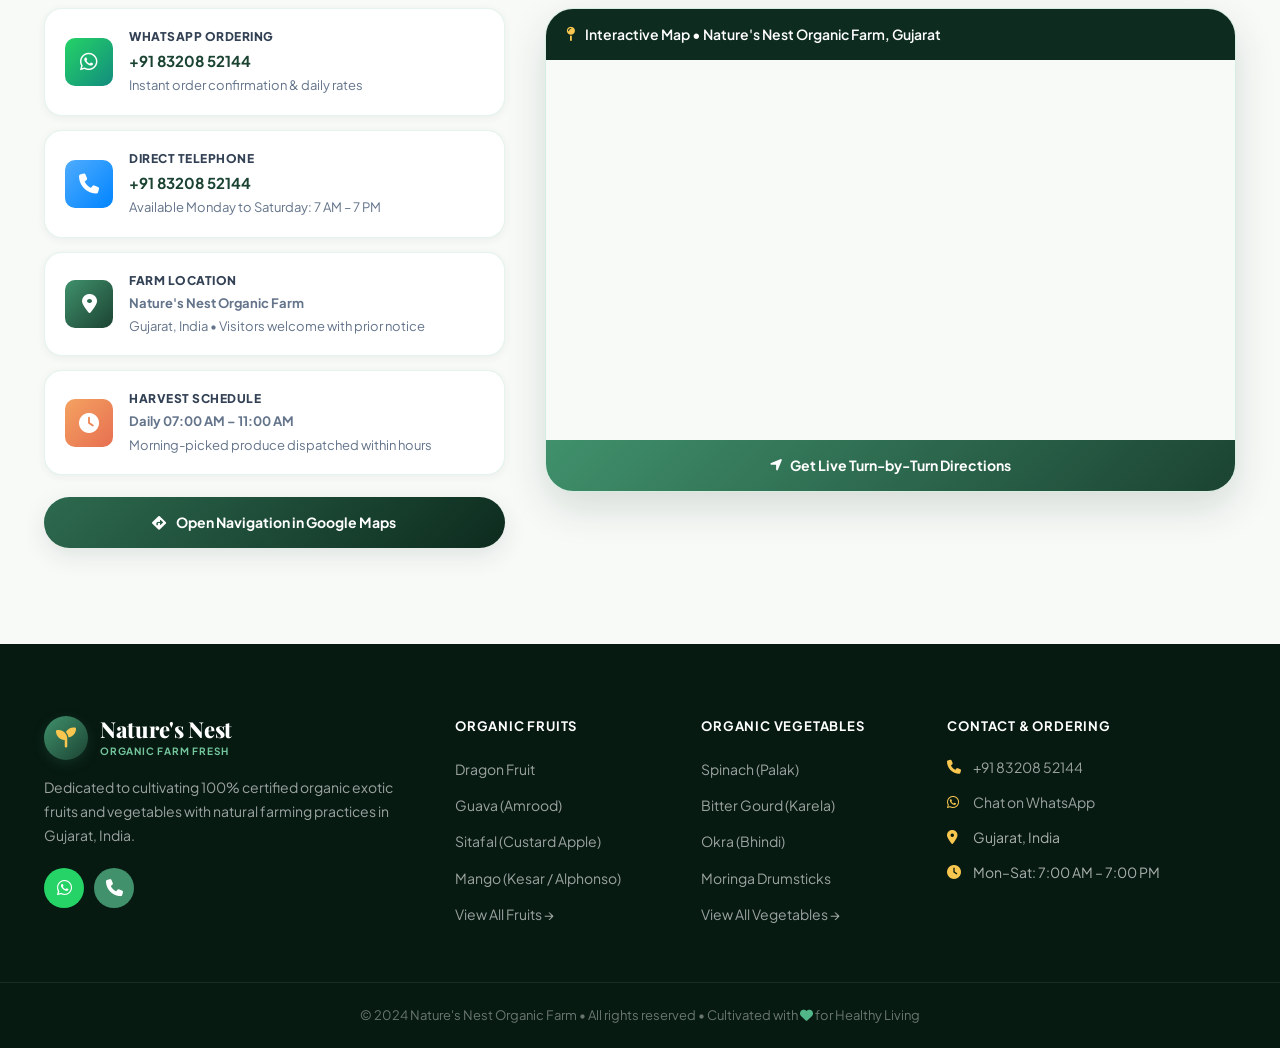
==== commit e797f004: "feat: Fruit & Veg dual theme, 20 dedicated local produce images, AI Farm Chatbot, separate product-d" ====
--- a/index.html
+++ b/index.html
@@ -56,6 +56,7 @@
 
   <!-- ═══ STYLESHEETS ═══ -->
   <link rel="stylesheet" href="css/shared.css" />
+  <link rel="stylesheet" href="css/chatbot.css" />
   <link rel="stylesheet" href="css/home.css" />
 </head>
 <body>
@@ -102,8 +103,8 @@
         <a href="index.html" class="nav-link active" id="nl-home"><i class="fa-solid fa-house"></i> Home</a>
         <a href="fruits.html" class="nav-link" id="nl-fruits"><i class="fa-solid fa-apple-whole"></i> Fruits</a>
         <a href="vegetables.html" class="nav-link" id="nl-veg"><i class="fa-solid fa-carrot"></i> Vegetables</a>
-        <a href="#about" class="nav-link" id="nl-about"><i class="fa-solid fa-circle-info"></i> Our Story</a>
-        <a href="#contact" class="nav-link" id="nl-contact"><i class="fa-solid fa-map-location-dot"></i> Visit Us</a>
+        <a href="about.html" class="nav-link" id="nl-about"><i class="fa-solid fa-circle-info"></i> Our Story</a>
+        <a href="contact.html" class="nav-link" id="nl-contact"><i class="fa-solid fa-map-location-dot"></i> Visit Us</a>
         <a href="tel:+918320852144" class="nav-cta" id="nl-call">
           <i class="fa-solid fa-phone"></i> +91 83208 52144
         </a>
@@ -275,13 +276,13 @@
       <div class="featured-grid">
         <!-- DRAGON FRUIT -->
         <div class="feat-card" style="--di: 1">
-          <div class="feat-photo-wrap">
-            <img src="https://images.unsplash.com/photo-1527325678964-54921661f888?auto=format&fit=crop&w=600&q=80" 
+          <a href="product-detail.html?id=dragon-fruit" class="feat-photo-wrap" aria-label="View Dragon Fruit Profile">
+            <img src="images/dragon_fruit.jpg" 
                  alt="Organic Dragon Fruit harvested fresh" class="feat-photo" loading="lazy" />
             <span class="feat-tag exotic"><i class="fa-solid fa-wand-magic-sparkles"></i> Exotic</span>
-          </div>
+          </a>
           <div class="feat-info">
-            <h3>Dragon Fruit</h3>
+            <h3><a href="product-detail.html?id=dragon-fruit">Dragon Fruit</a></h3>
             <p>Antioxidant-dense tropical superfruit with radiant magenta skin and crisp, refreshing pulp.</p>
             <a href="https://wa.me/918320852144?text=I%20would%20like%20to%20order%20Dragon%20Fruit%20from%20Nature's%20Nest"
                class="feat-btn" target="_blank" rel="noopener">
@@ -292,13 +293,13 @@
 
         <!-- SITAFAL -->
         <div class="feat-card" style="--di: 2">
-          <div class="feat-photo-wrap">
-            <img src="https://images.unsplash.com/photo-1615485290382-441e4d049cb5?auto=format&fit=crop&w=600&q=80" 
+          <a href="product-detail.html?id=sitafal" class="feat-photo-wrap" aria-label="View Sitafal Profile">
+            <img src="images/sitafal.jpg" 
                  alt="Organic Sitafal Custard Apple fresh from tree" class="feat-photo" loading="lazy" />
             <span class="feat-tag popular"><i class="fa-solid fa-star"></i> Best Seller</span>
-          </div>
+          </a>
           <div class="feat-info">
-            <h3>Sitafal (Custard Apple)</h3>
+            <h3><a href="product-detail.html?id=sitafal">Sitafal (Custard Apple)</a></h3>
             <p>Velvety, naturally sweet custard texture. High in magnesium, potassium, and energy.</p>
             <a href="https://wa.me/918320852144?text=I%20would%20like%20to%20order%20Sitafal%20(Custard%20Apple)%20from%20Nature's%20Nest"
                class="feat-btn" target="_blank" rel="noopener">
@@ -309,13 +310,13 @@
 
         <!-- GUAVA -->
         <div class="feat-card" style="--di: 3">
-          <div class="feat-photo-wrap">
-            <img src="https://images.unsplash.com/photo-1536511135898-0e628469956d?auto=format&fit=crop&w=600&q=80" 
+          <a href="product-detail.html?id=guava" class="feat-photo-wrap" aria-label="View Guava Profile">
+            <img src="images/guava.jpg" 
                  alt="Crisp organic Guava Amrood" class="feat-photo" loading="lazy" />
             <span class="feat-tag seasonal"><i class="fa-solid fa-sun"></i> Seasonal</span>
-          </div>
+          </a>
           <div class="feat-info">
-            <h3>Guava (Amrood)</h3>
+            <h3><a href="product-detail.html?id=guava">Guava (Amrood)</a></h3>
             <p>Crisp, highly fragrant farm-grown guavas containing 4x the Vitamin C of common oranges.</p>
             <a href="https://wa.me/918320852144?text=I%20would%20like%20to%20order%20Guava%20(Amrood)%20from%20Nature's%20Nest"
                class="feat-btn" target="_blank" rel="noopener">
@@ -326,13 +327,13 @@
 
         <!-- MORINGA -->
         <div class="feat-card" style="--di: 4">
-          <div class="feat-photo-wrap">
-            <img src="https://images.unsplash.com/photo-1540420773420-3366772f4999?auto=format&fit=crop&w=600&q=80" 
+          <a href="product-detail.html?id=moringa" class="feat-photo-wrap" aria-label="View Moringa Profile">
+            <img src="images/moringa.jpg" 
                  alt="Nutrient-rich Moringa Drumstick Sahjan" class="feat-photo" loading="lazy" />
             <span class="feat-tag superfood"><i class="fa-solid fa-bolt"></i> Superfood</span>
-          </div>
+          </a>
           <div class="feat-info">
-            <h3>Moringa (Sahjan)</h3>
+            <h3><a href="product-detail.html?id=moringa">Moringa (Sahjan)</a></h3>
             <p>Ayurvedic powerhouse loaded with calcium, iron, and plant-based anti-inflammatory nutrients.</p>
             <a href="https://wa.me/918320852144?text=I%20would%20like%20to%20order%20Moringa%20Drumsticks%20from%20Nature's%20Nest"
                class="feat-btn" target="_blank" rel="noopener">
@@ -412,8 +413,8 @@
           </div>
 
           <div class="about-actions">
-            <a href="tel:+918320852144" class="btn btn-primary">
-              <i class="fa-solid fa-phone"></i> Inquire at +91 83208 52144
+            <a href="about.html" class="btn btn-primary">
+              <i class="fa-solid fa-circle-info"></i> Read Our Full Farm Story
             </a>
           </div>
         </div>
@@ -582,11 +583,10 @@
           <div class="footer-col">
             <h5>Organic Fruits</h5>
             <ul>
-              <li><a href="fruits.html#dragon">Dragon Fruit</a></li>
-              <li><a href="fruits.html#guava">Guava (Amrood)</a></li>
-              <li><a href="fruits.html#sitafal">Sitafal (Custard Apple)</a></li>
-              <li><a href="fruits.html#mango">Mango (Kesar / Alphonso)</a></li>
-              <li><a href="fruits.html#passion">Passion Fruit</a></li>
+              <li><a href="product-detail.html?id=dragon-fruit">Dragon Fruit</a></li>
+              <li><a href="product-detail.html?id=guava">Guava (Amrood)</a></li>
+              <li><a href="product-detail.html?id=sitafal">Sitafal (Custard Apple)</a></li>
+              <li><a href="product-detail.html?id=mango">Mango (Kesar / Alphonso)</a></li>
               <li><a href="fruits.html">View All Fruits &rarr;</a></li>
             </ul>
           </div>
@@ -594,11 +594,10 @@
           <div class="footer-col">
             <h5>Organic Vegetables</h5>
             <ul>
-              <li><a href="vegetables.html#spinach">Spinach (Palak)</a></li>
-              <li><a href="vegetables.html#karela">Bitter Gourd (Karela)</a></li>
+              <li><a href="product-detail.html?id=spinach">Spinach (Palak)</a></li>
+              <li><a href="product-detail.html?id=karela">Bitter Gourd (Karela)</a></li>
               <li><a href="vegetables.html#bhindi">Okra (Bhindi)</a></li>
-              <li><a href="vegetables.html#moringa">Moringa Drumsticks</a></li>
-              <li><a href="vegetables.html#tomato">Vine Tomatoes</a></li>
+              <li><a href="product-detail.html?id=moringa">Moringa Drumsticks</a></li>
               <li><a href="vegetables.html">View All Vegetables &rarr;</a></li>
             </ul>
           </div>
@@ -624,6 +623,7 @@
 
   <!-- ══ SCRIPTS ══ -->
   <script src="js/shared.js"></script>
+  <script src="js/chatbot.js"></script>
   <script src="js/home.js"></script>
 </body>
 </html>
--- a/css/shared.css
+++ b/css/shared.css
@@ -10,6 +10,14 @@
 }
 
 :root {
+  /* Default Organic Theme (Balanced Nature) */
+  --theme-primary: #1b4332;
+  --theme-secondary: #2d6a4f;
+  --theme-accent: #52b788;
+  --theme-highlight: #f9c74f;
+  --theme-glow: rgba(82, 183, 136, 0.25);
+  --theme-hero-overlay: linear-gradient(135deg, rgba(7, 26, 18, 0.92) 0%, rgba(13, 43, 30, 0.78) 55%, rgba(27, 67, 50, 0.65) 100%);
+
   /* Organic Greens Palette */
   --g950: #071a12;
   --g900: #0d2b1e;
@@ -30,8 +38,6 @@
   --wa-d:    #128c7e;
   --call:    #3b82f6;
   --call-d:  #1d4ed8;
-  --purple:  #8b5cf6;
-  --red:     #ef4444;
 
   /* Typography & Surfaces */
   --txt-dark:  #0f172a;
@@ -61,6 +67,29 @@
   --t-fast: all 0.2s var(--ease);
   --t-mid:  all 0.35s var(--ease);
   --t-slow: all 0.6s var(--ease);
+}
+
+/* ════ DUAL THEME OVERRIDES ════ */
+body.theme-fruits {
+  --theme-primary: #9d0208;
+  --theme-secondary: #dc2f02;
+  --theme-accent: #f48c06;
+  --theme-highlight: #faa307;
+  --theme-glow: rgba(244, 140, 6, 0.3);
+  --theme-hero-overlay: linear-gradient(135deg, rgba(60, 9, 14, 0.92) 0%, rgba(106, 4, 15, 0.8) 55%, rgba(157, 2, 8, 0.65) 100%);
+  --bg-light: #fffcf8;
+  --bg-alt: #fdf5ea;
+}
+
+body.theme-vegetables {
+  --theme-primary: #132a13;
+  --theme-secondary: #31572c;
+  --theme-accent: #4f772d;
+  --theme-highlight: #90a955;
+  --theme-glow: rgba(79, 119, 45, 0.28);
+  --theme-hero-overlay: linear-gradient(135deg, rgba(7, 26, 18, 0.94) 0%, rgba(19, 42, 19, 0.85) 55%, rgba(49, 87, 44, 0.7) 100%);
+  --bg-light: #f6fbf7;
+  --bg-alt: #ebf5ee;
 }
 
 html {
@@ -75,6 +104,7 @@
   line-height: 1.65;
   overflow-x: hidden;
   -webkit-font-smoothing: antialiased;
+  transition: background-color 0.4s var(--ease), color 0.4s var(--ease);
 }
 
 a { text-decoration: none; color: inherit; }
@@ -100,7 +130,7 @@
 .page-loader {
   position: fixed;
   inset: 0;
-  background: var(--g900);
+  background: var(--g950);
   display: flex;
   align-items: center;
   justify-content: center;
@@ -121,8 +151,8 @@
   gap: 16px;
 }
 .loader-icon {
-  width: 70px;
-  height: 70px;
+  width: 72px;
+  height: 72px;
   border-radius: var(--r-full);
   background: linear-gradient(135deg, rgba(82,183,136,0.25), rgba(249,199,79,0.2));
   border: 1px solid rgba(255,255,255,0.2);
@@ -135,7 +165,7 @@
 }
 @keyframes loaderPulse {
   from { transform: scale(0.95); box-shadow: 0 0 0 rgba(116,198,157,0); }
-  to   { transform: scale(1.08); box-shadow: 0 0 24px rgba(116,198,157,0.4); }
+  to   { transform: scale(1.08); box-shadow: 0 0 26px rgba(116,198,157,0.45); }
 }
 .loader-bar {
   width: 220px;
@@ -158,7 +188,7 @@
   font-size: 13px;
   color: rgba(255,255,255,0.75);
   letter-spacing: 0.5px;
-  font-weight: 500;
+  font-weight: 600;
 }
 
 /* ════════════════════════════════
@@ -170,7 +200,7 @@
   left: 0;
   height: 3px;
   width: 0%;
-  background: linear-gradient(90deg, var(--g500), var(--wa), var(--gold));
+  background: linear-gradient(90deg, var(--theme-accent), var(--wa), var(--theme-highlight));
   z-index: 9999;
   transition: width 0.1s linear;
 }
@@ -202,9 +232,7 @@
   transition: var(--t-mid);
   white-space: nowrap;
 }
-.fab-btn i {
-  font-size: 20px;
-}
+.fab-btn i { font-size: 20px; }
 .fab-btn:hover {
   transform: translateY(-4px) scale(1.03);
   box-shadow: var(--sh-lg);
@@ -223,7 +251,7 @@
   transition: var(--t-mid);
 }
 .header.scrolled {
-  background: rgba(255, 255, 255, 0.94);
+  background: rgba(255, 255, 255, 0.95);
   backdrop-filter: blur(20px);
   -webkit-backdrop-filter: blur(20px);
   box-shadow: 0 4px 20px rgba(13, 43, 30, 0.08);
@@ -237,7 +265,7 @@
   display: flex;
   align-items: center;
   justify-content: space-between;
-  gap: 20px;
+  gap: 16px;
 }
 
 /* Brand Logo */
@@ -284,30 +312,52 @@
 .nav-links {
   display: flex;
   align-items: center;
-  gap: 6px;
+  gap: 4px;
 }
 .nav-link {
   display: inline-flex;
   align-items: center;
-  gap: 8px;
-  padding: 8px 16px;
-  font-size: 14px;
+  gap: 7px;
+  padding: 8px 14px;
+  font-size: 13.5px;
   font-weight: 600;
   color: var(--txt-mid);
   border-radius: var(--r-sm);
   transition: var(--t-fast);
 }
-.nav-link i { font-size: 14px; color: var(--g600); }
+.nav-link i { font-size: 13px; color: var(--g600); }
 .nav-link:hover, .nav-link.active {
   color: var(--g900);
   background: var(--g100);
 }
 .nav-link.active i { color: var(--g800); }
 
+/* Theme Switcher Toggle Pill */
+.theme-switch-btn {
+  display: inline-flex;
+  align-items: center;
+  gap: 6px;
+  padding: 6px 12px;
+  border-radius: var(--r-full);
+  background: var(--bg-alt);
+  border: 1px solid rgba(82, 183, 136, 0.3);
+  font-size: 12px;
+  font-weight: 700;
+  color: var(--g800);
+  cursor: pointer;
+  transition: var(--t-fast);
+  margin-left: 6px;
+}
+.theme-switch-btn:hover {
+  background: var(--g800);
+  color: #fff;
+}
+.theme-switch-btn i { color: var(--gold); }
+
 .nav-cta {
   background: linear-gradient(135deg, var(--g600), var(--g800));
   color: white !important;
-  padding: 10px 20px;
+  padding: 9px 18px;
   border-radius: var(--r-full);
   font-weight: 700;
   font-size: 13px;
@@ -316,7 +366,7 @@
   gap: 8px;
   box-shadow: 0 4px 16px rgba(45, 106, 79, 0.3);
   transition: var(--t-mid);
-  margin-left: 10px;
+  margin-left: 6px;
 }
 .nav-cta i { font-size: 13px; color: var(--gold); }
 .nav-cta:hover {
@@ -363,13 +413,13 @@
 .btn i { font-size: 15px; }
 
 .btn-primary {
-  background: linear-gradient(135deg, var(--g600), var(--g800));
-  color: white;
-  box-shadow: 0 4px 20px rgba(45, 106, 79, 0.35);
+  background: linear-gradient(135deg, var(--theme-secondary), var(--theme-primary));
+  color: white;
+  box-shadow: 0 4px 20px var(--theme-glow);
 }
 .btn-primary:hover {
   transform: translateY(-2px);
-  box-shadow: 0 8px 30px rgba(45, 106, 79, 0.45);
+  box-shadow: 0 8px 30px var(--theme-glow);
 }
 
 .btn-whatsapp {
--- a/css/chatbot.css
+++ b/css/chatbot.css
@@ -0,0 +1,431 @@
+/* ═══════════════════════════════════════════
+   NATURE'S NEST — FARM CHATBOT CSS
+═══════════════════════════════════════════ */
+
+.chatbot-wrapper {
+  position: fixed;
+  bottom: 24px;
+  left: 24px;
+  z-index: 1000;
+  font-family: 'Plus Jakarta Sans', system-ui, sans-serif;
+}
+
+/* Chatbot Floating Trigger Button */
+.chatbot-trigger {
+  width: 58px;
+  height: 58px;
+  border-radius: 50%;
+  background: linear-gradient(135deg, #1b4332, #40916c);
+  color: #fff;
+  border: 2px solid rgba(255, 255, 255, 0.4);
+  box-shadow: 0 8px 30px rgba(13, 43, 30, 0.35);
+  display: flex;
+  align-items: center;
+  justify-content: center;
+  font-size: 22px;
+  cursor: pointer;
+  transition: all 0.35s cubic-bezier(0.16, 1, 0.3, 1);
+  position: relative;
+}
+
+.chatbot-trigger:hover {
+  transform: translateY(-4px) scale(1.06);
+  box-shadow: 0 14px 38px rgba(13, 43, 30, 0.45);
+}
+
+.chatbot-badge-pulse {
+  position: absolute;
+  top: -2px;
+  right: -2px;
+  width: 14px;
+  height: 14px;
+  border-radius: 50%;
+  background: #25d366;
+  border: 2px solid #fff;
+  animation: badgePing 2s infinite;
+}
+
+@keyframes badgePing {
+  0% { box-shadow: 0 0 0 0 rgba(37, 211, 102, 0.6); }
+  70% { box-shadow: 0 0 0 8px rgba(37, 211, 102, 0); }
+  100% { box-shadow: 0 0 0 0 rgba(37, 211, 102, 0); }
+}
+
+.chatbot-label-tooltip {
+  position: absolute;
+  left: 70px;
+  background: #0d2b1e;
+  color: #fff;
+  padding: 6px 14px;
+  border-radius: 20px;
+  font-size: 12px;
+  font-weight: 700;
+  white-space: nowrap;
+  box-shadow: 0 4px 16px rgba(0,0,0,0.25);
+  pointer-events: none;
+  opacity: 0;
+  transform: translateX(-8px);
+  transition: all 0.3s ease;
+}
+
+.chatbot-trigger:hover .chatbot-label-tooltip {
+  opacity: 1;
+  transform: translateX(0);
+}
+
+/* Chatbot Window Container */
+.chatbot-box {
+  position: absolute;
+  bottom: 74px;
+  left: 0;
+  width: 380px;
+  max-width: calc(100vw - 32px);
+  height: 540px;
+  max-height: calc(100vh - 120px);
+  background: #ffffff;
+  border-radius: 24px;
+  box-shadow: 0 20px 60px rgba(7, 26, 18, 0.3);
+  border: 1px solid rgba(82, 183, 136, 0.25);
+  display: flex;
+  flex-direction: column;
+  overflow: hidden;
+  opacity: 0;
+  visibility: hidden;
+  transform: scale(0.92) translateY(20px);
+  transform-origin: bottom left;
+  transition: all 0.35s cubic-bezier(0.16, 1, 0.3, 1);
+}
+
+.chatbot-box.active {
+  opacity: 1;
+  visibility: visible;
+  transform: scale(1) translateY(0);
+}
+
+/* Chat Header */
+.chatbot-header {
+  background: linear-gradient(135deg, #0d2b1e 0%, #1b4332 60%, #2d6a4f 100%);
+  color: #fff;
+  padding: 18px 20px;
+  display: flex;
+  align-items: center;
+  justify-content: space-between;
+  flex-shrink: 0;
+}
+
+.chatbot-header-info {
+  display: flex;
+  align-items: center;
+  gap: 12px;
+}
+
+.chatbot-avatar {
+  width: 42px;
+  height: 42px;
+  border-radius: 50%;
+  background: rgba(255, 255, 255, 0.15);
+  border: 1.5px solid rgba(255, 255, 255, 0.3);
+  display: flex;
+  align-items: center;
+  justify-content: center;
+  color: #f9c74f;
+  font-size: 20px;
+}
+
+.chatbot-title-area h4 {
+  font-size: 15px;
+  font-weight: 800;
+  margin: 0;
+  color: #fff;
+  letter-spacing: -0.2px;
+}
+
+.chatbot-status {
+  font-size: 11px;
+  color: #74c69d;
+  display: flex;
+  align-items: center;
+  gap: 5px;
+  font-weight: 600;
+}
+
+.status-dot {
+  width: 7px;
+  height: 7px;
+  border-radius: 50%;
+  background: #25d366;
+}
+
+.chatbot-close {
+  background: rgba(255, 255, 255, 0.15);
+  border: none;
+  color: #fff;
+  width: 32px;
+  height: 32px;
+  border-radius: 50%;
+  display: flex;
+  align-items: center;
+  justify-content: center;
+  cursor: pointer;
+  transition: all 0.2s ease;
+}
+
+.chatbot-close:hover {
+  background: rgba(255, 255, 255, 0.3);
+  transform: rotate(90deg);
+}
+
+/* Live Harvest Banner */
+.chatbot-banner {
+  background: #f0faf4;
+  border-bottom: 1px solid #d8f3dc;
+  padding: 8px 16px;
+  font-size: 11px;
+  color: #1b4332;
+  display: flex;
+  align-items: center;
+  gap: 8px;
+  font-weight: 700;
+}
+
+.chatbot-banner i {
+  color: #40916c;
+}
+
+/* Messages Body */
+.chatbot-messages {
+  flex: 1;
+  padding: 16px;
+  overflow-y: auto;
+  display: flex;
+  flex-direction: column;
+  gap: 12px;
+  background: #fdfdfd;
+}
+
+.chatbot-messages::-webkit-scrollbar {
+  width: 5px;
+}
+.chatbot-messages::-webkit-scrollbar-thumb {
+  background: #d8f3dc;
+  border-radius: 10px;
+}
+
+/* Message Bubbles */
+.chat-msg {
+  display: flex;
+  flex-direction: column;
+  max-width: 86%;
+  animation: msgFadeIn 0.3s ease forwards;
+}
+
+@keyframes msgFadeIn {
+  from { opacity: 0; transform: translateY(8px); }
+  to { opacity: 1; transform: translateY(0); }
+}
+
+.chat-msg.bot {
+  align-self: flex-start;
+}
+
+.chat-msg.user {
+  align-self: flex-end;
+}
+
+.chat-bubble {
+  padding: 12px 16px;
+  border-radius: 18px;
+  font-size: 13.5px;
+  line-height: 1.55;
+  word-break: break-word;
+}
+
+.chat-msg.bot .chat-bubble {
+  background: #f1f7f4;
+  color: #0f172a;
+  border-top-left-radius: 4px;
+  border: 1px solid #e2efe8;
+}
+
+.chat-msg.user .chat-bubble {
+  background: linear-gradient(135deg, #2d6a4f, #1b4332);
+  color: #ffffff;
+  border-top-right-radius: 4px;
+}
+
+.chat-time {
+  font-size: 10px;
+  color: #94a3b8;
+  margin-top: 4px;
+  padding: 0 4px;
+}
+
+.chat-msg.user .chat-time {
+  text-align: right;
+}
+
+/* Suggestion Chips */
+.chatbot-suggestions {
+  display: flex;
+  flex-wrap: wrap;
+  gap: 6px;
+  margin-top: 8px;
+}
+
+.chip-btn {
+  background: #ffffff;
+  border: 1px solid #74c69d;
+  color: #1b4332;
+  font-size: 11.5px;
+  font-weight: 700;
+  padding: 6px 12px;
+  border-radius: 16px;
+  cursor: pointer;
+  transition: all 0.2s ease;
+  display: inline-flex;
+  align-items: center;
+  gap: 5px;
+}
+
+.chip-btn:hover {
+  background: #1b4332;
+  color: #ffffff;
+  border-color: #1b4332;
+  transform: translateY(-2px);
+}
+
+.chip-btn i {
+  color: #f9c74f;
+}
+
+.chip-btn:hover i {
+  color: #f9c74f;
+}
+
+/* Order Quick Action in Chat */
+.chat-action-card {
+  margin-top: 10px;
+  background: #ffffff;
+  border: 1.5px solid #25d366;
+  border-radius: 14px;
+  padding: 12px 14px;
+  display: flex;
+  flex-direction: column;
+  gap: 8px;
+}
+
+.chat-action-card h5 {
+  font-size: 12.5px;
+  font-weight: 800;
+  color: #0d2b1e;
+  margin: 0;
+  display: flex;
+  align-items: center;
+  gap: 6px;
+}
+
+.chat-action-btn {
+  display: inline-flex;
+  align-items: center;
+  justify-content: center;
+  gap: 6px;
+  background: #25d366;
+  color: #fff;
+  padding: 8px 14px;
+  border-radius: 20px;
+  font-size: 12px;
+  font-weight: 800;
+  text-decoration: none;
+  transition: all 0.2s ease;
+}
+
+.chat-action-btn:hover {
+  background: #128c7e;
+  transform: translateY(-2px);
+}
+
+/* Typing Indicator */
+.typing-dots {
+  display: inline-flex;
+  align-items: center;
+  gap: 4px;
+  padding: 8px 12px;
+  background: #f1f7f4;
+  border-radius: 14px;
+  width: fit-content;
+}
+
+.typing-dot {
+  width: 6px;
+  height: 6px;
+  border-radius: 50%;
+  background: #52b788;
+  animation: typingBounce 1.2s infinite ease-in-out;
+}
+
+.typing-dot:nth-child(2) { animation-delay: 0.2s; }
+.typing-dot:nth-child(3) { animation-delay: 0.4s; }
+
+@keyframes typingBounce {
+  0%, 80%, 100% { transform: scale(0.6); opacity: 0.4; }
+  40% { transform: scale(1.1); opacity: 1; }
+}
+
+/* Chat Input Footer */
+.chatbot-footer {
+  padding: 12px 14px;
+  background: #ffffff;
+  border-top: 1px solid #edf2f7;
+  display: flex;
+  align-items: center;
+  gap: 8px;
+}
+
+.chatbot-input {
+  flex: 1;
+  padding: 10px 14px;
+  border-radius: 20px;
+  border: 1px solid #cbd5e1;
+  font-size: 13px;
+  outline: none;
+  transition: border-color 0.2s ease;
+  font-family: inherit;
+}
+
+.chatbot-input:focus {
+  border-color: #2d6a4f;
+  box-shadow: 0 0 0 3px rgba(45, 106, 79, 0.12);
+}
+
+.chatbot-send {
+  width: 40px;
+  height: 40px;
+  border-radius: 50%;
+  background: linear-gradient(135deg, #2d6a4f, #1b4332);
+  color: #fff;
+  border: none;
+  display: flex;
+  align-items: center;
+  justify-content: center;
+  font-size: 15px;
+  cursor: pointer;
+  transition: all 0.2s ease;
+  flex-shrink: 0;
+}
+
+.chatbot-send:hover {
+  transform: scale(1.08);
+  background: #1b4332;
+}
+
+@media (max-width: 480px) {
+  .chatbot-wrapper {
+    bottom: 16px;
+    left: 14px;
+  }
+  .chatbot-box {
+    width: calc(100vw - 28px);
+    height: 480px;
+    bottom: 68px;
+  }
+}
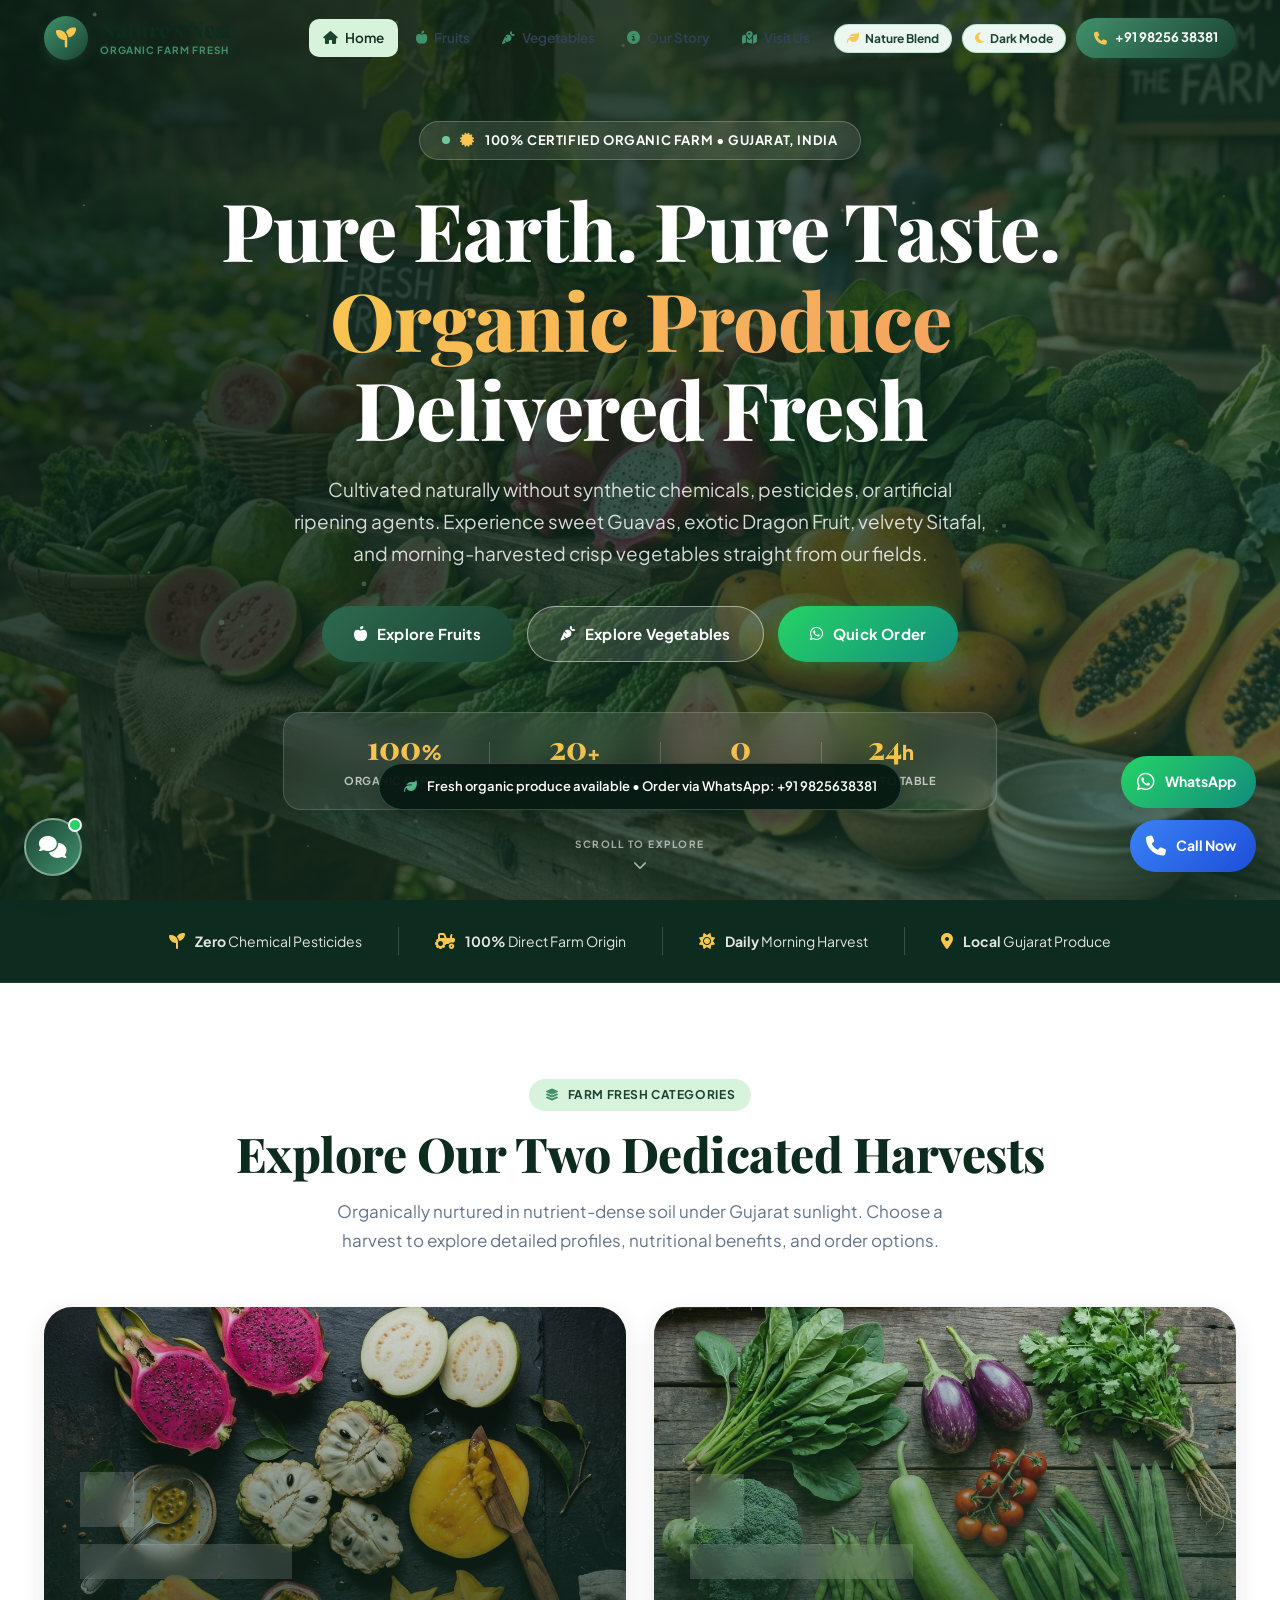
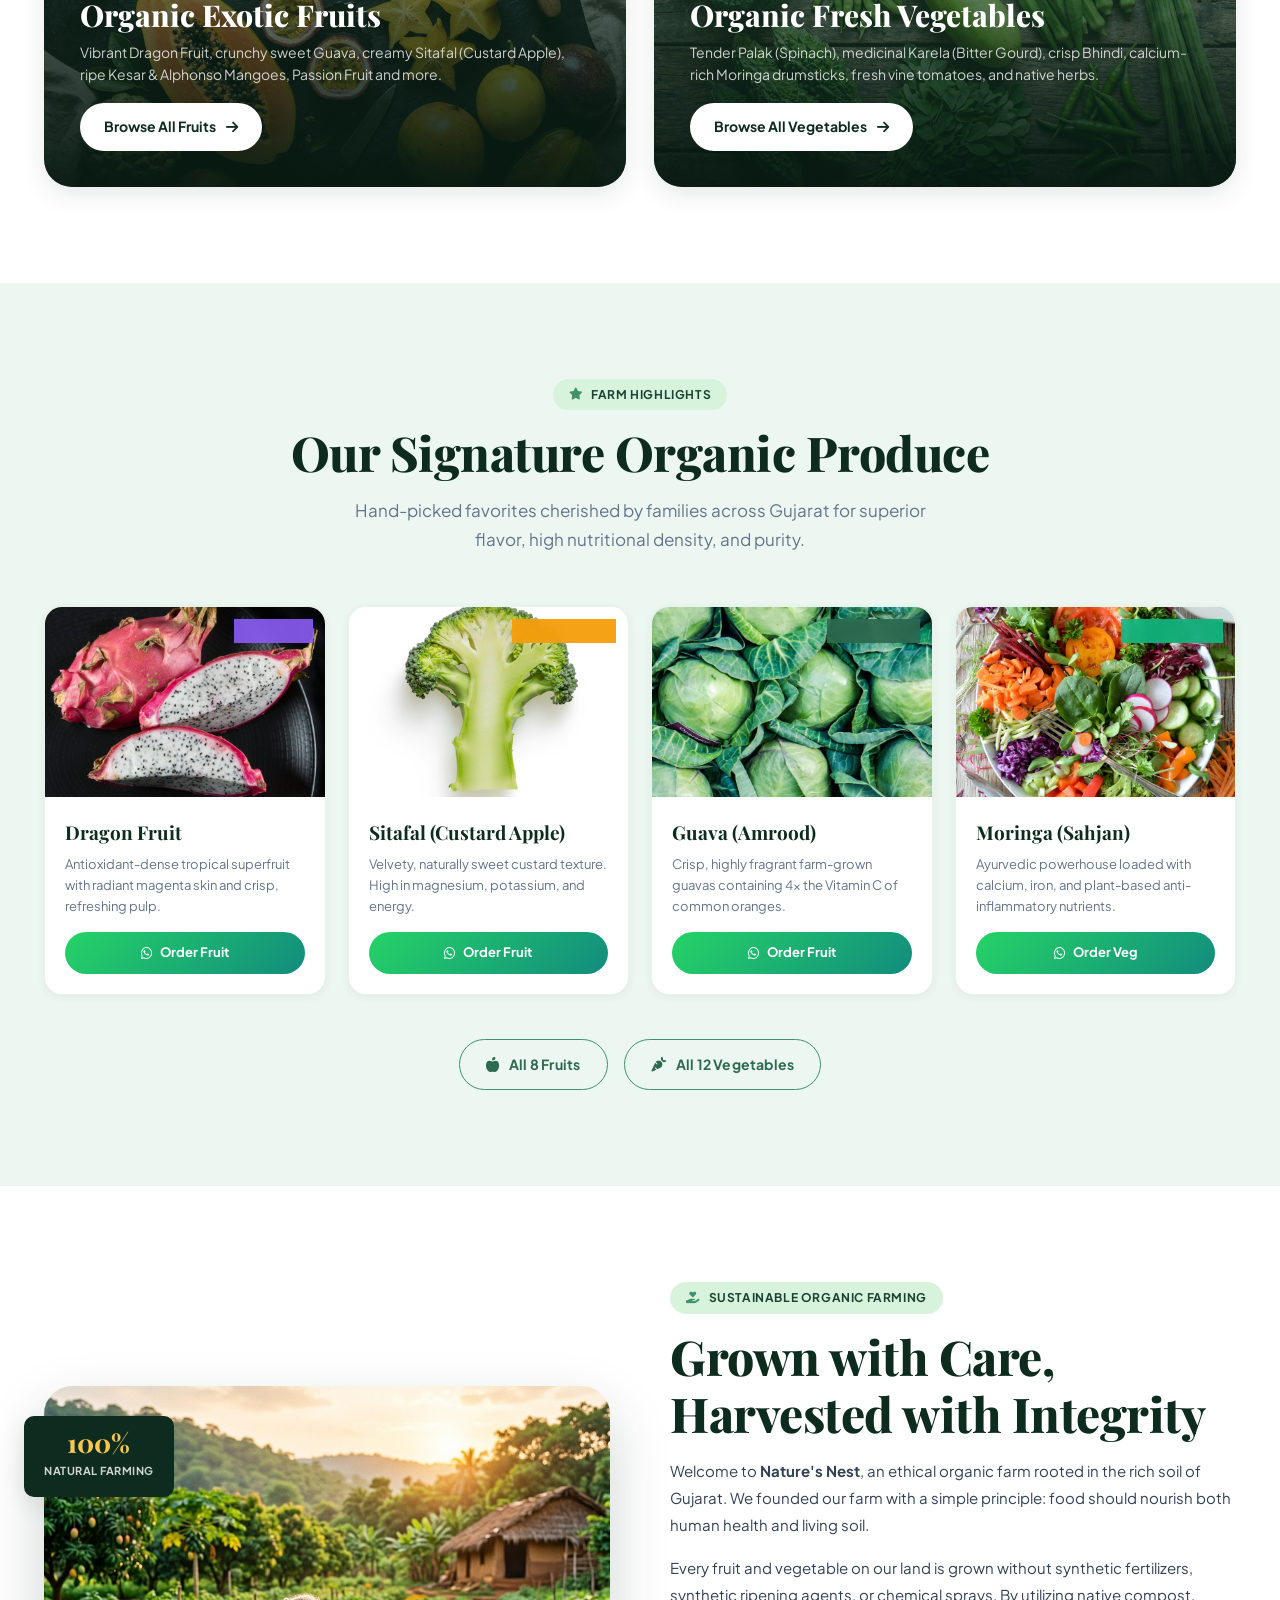
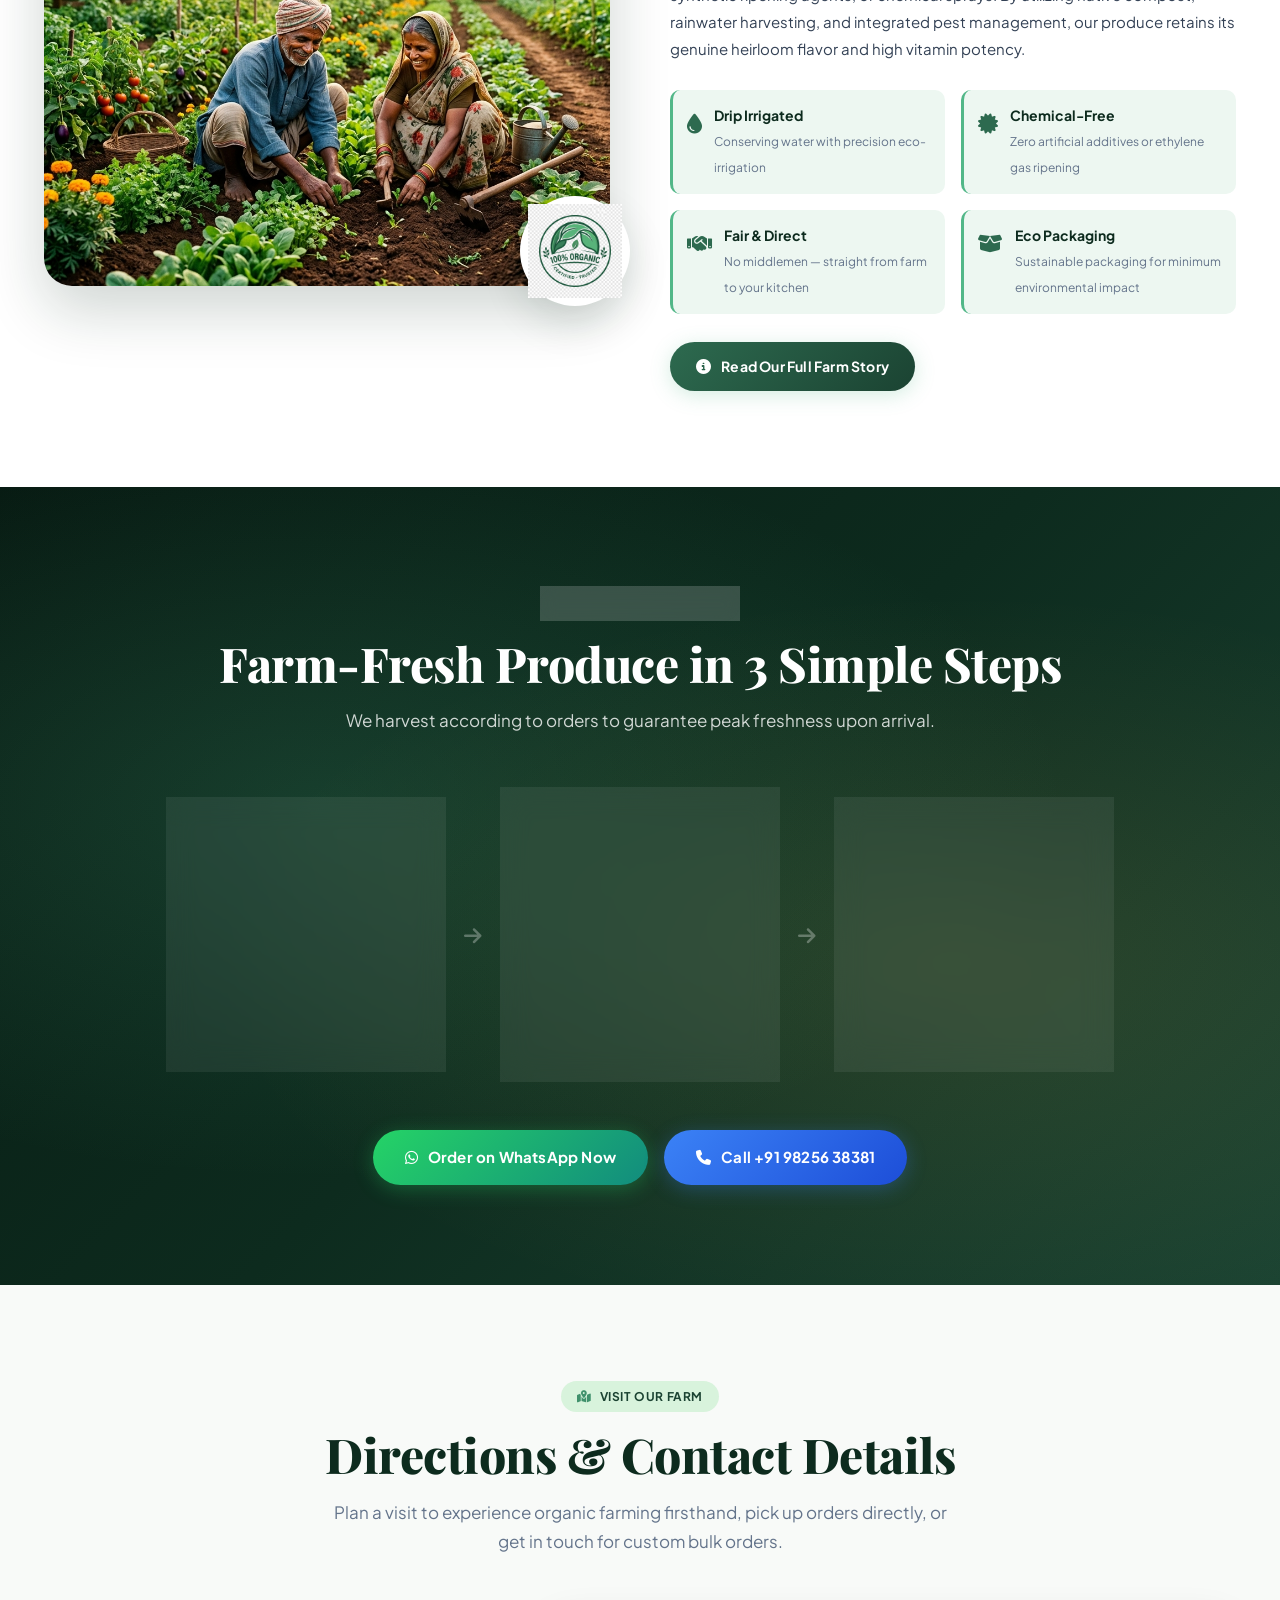
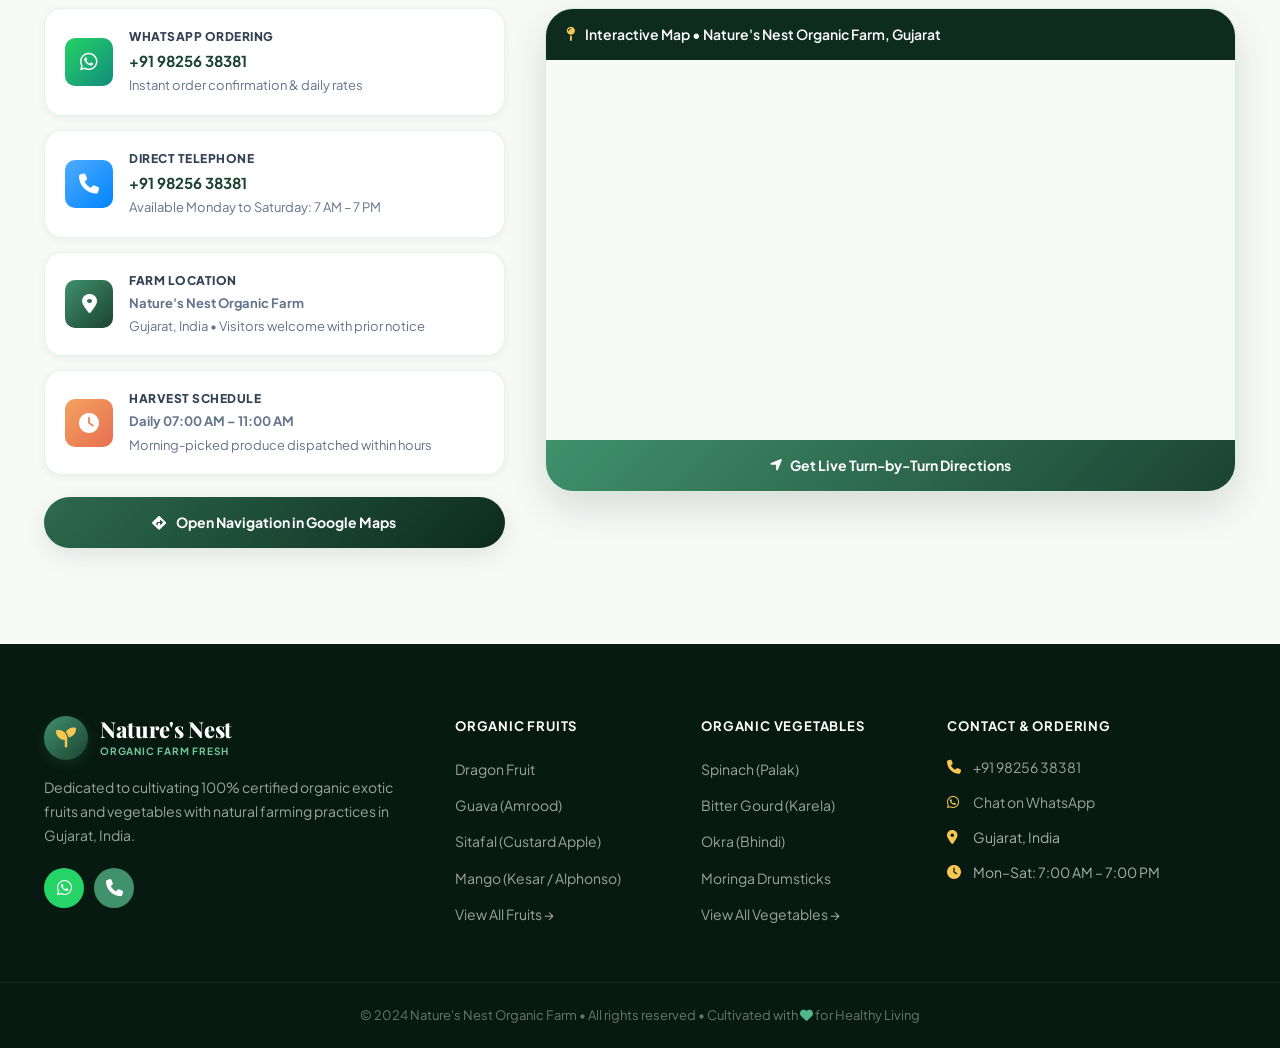
==== commit b2d019da: "feat: update phone & WhatsApp to 9825638381, add Light & Dark mode theme toggle, ensure mobile respo" ====
--- a/index.html
+++ b/index.html
@@ -1,4 +1,4 @@
-<!DOCTYPE html>
+﻿<!DOCTYPE html>
 <html lang="en">
 <head>
   <meta charset="UTF-8" />
@@ -6,7 +6,7 @@
 
   <!-- ═══ PRIMARY SEO ═══ -->
   <title>Nature's Nest – Fresh Organic Fruits &amp; Vegetables | Gujarat, India</title>
-  <meta name="description" content="Nature's Nest produces 100% organic, chemical-free exotic fruits (Dragon Fruit, Guava, Sitafal, Mango) and fresh vegetables in Gujarat. Order via WhatsApp or call +91 8320852144." />
+  <meta name="description" content="Nature's Nest produces 100% organic, chemical-free exotic fruits (Dragon Fruit, Guava, Sitafal, Mango) and fresh vegetables in Gujarat. Order via WhatsApp or call +91 9825638381." />
   <meta name="keywords" content="organic fruits, organic vegetables, dragon fruit Gujarat, guava farm, sitafal custard apple, organic farm India, fresh vegetables Gujarat, nature's nest farm" />
   <meta name="author" content="Nature's Nest Organic Farm" />
   <meta name="robots" content="index, follow" />
@@ -15,14 +15,14 @@
   <!-- ═══ OPEN GRAPH (WhatsApp / Social Media Previews) ═══ -->
   <meta property="og:type" content="website" />
   <meta property="og:title" content="Nature's Nest – 100% Organic Fruits &amp; Vegetables, Gujarat" />
-  <meta property="og:description" content="Farm-fresh exotic fruits like Dragon Fruit, Guava, Sitafal and organic vegetables. No pesticides, delivered fresh. Call/WhatsApp: +91 8320852144" />
+  <meta property="og:description" content="Farm-fresh exotic fruits like Dragon Fruit, Guava, Sitafal and organic vegetables. No pesticides, delivered fresh. Call/WhatsApp: +91 9825638381" />
   <meta property="og:image" content="images/hero_banner.png" />
   <meta property="og:site_name" content="Nature's Nest Organic Farm" />
 
   <!-- ═══ TWITTER CARD ═══ -->
   <meta name="twitter:card" content="summary_large_image" />
   <meta name="twitter:title" content="Nature's Nest – Fresh Organic Produce, Gujarat" />
-  <meta name="twitter:description" content="100% organic farm-fresh fruits and vegetables. Order on WhatsApp: +91 8320852144" />
+  <meta name="twitter:description" content="100% organic farm-fresh fruits and vegetables. Order on WhatsApp: +91 9825638381" />
   <meta name="twitter:image" content="images/hero_banner.png" />
 
   <!-- ═══ STRUCTURED DATA (Schema.org JSON-LD) ═══ -->
@@ -32,7 +32,7 @@
     "@type": "LocalBusiness",
     "name": "Nature's Nest Organic Farm",
     "description": "100% organic farm growing exotic fruits like Dragon Fruit, Guava, Sitafal and fresh vegetables in Gujarat, India.",
-    "telephone": "+918320852144",
+    "telephone": "+919825638381",
     "address": {
       "@type": "PostalAddress",
       "addressRegion": "Gujarat",
@@ -42,7 +42,7 @@
     "priceRange": "₹₹",
     "servesCuisine": "Organic Produce",
     "url": "index.html",
-    "sameAs": ["https://wa.me/918320852144"]
+    "sameAs": ["https://wa.me/919825638381"]
   }
   </script>
 
@@ -75,12 +75,12 @@
 
   <!-- ══ FLOATING QUICK-CONTACT BUTTONS ══ -->
   <div class="floating-buttons">
-    <a href="https://wa.me/918320852144?text=Hello!%20I%20would%20like%20to%20order%20organic%20fruits%20and%20vegetables%20from%20Nature's%20Nest." 
+    <a href="https://wa.me/919825638381?text=Hello!%20I%20would%20like%20to%20order%20organic%20fruits%20and%20vegetables%20from%20Nature's%20Nest." 
        class="fab-btn whatsapp-btn" id="whatsapp-float" target="_blank" rel="noopener" aria-label="Order on WhatsApp">
       <i class="fa-brands fa-whatsapp"></i>
       <span class="fab-label">WhatsApp</span>
     </a>
-    <a href="tel:+918320852144" class="fab-btn call-btn" id="call-float" aria-label="Call +91 8320852144">
+    <a href="tel:+919825638381" class="fab-btn call-btn" id="call-float" aria-label="Call +91 9825638381">
       <i class="fa-solid fa-phone"></i>
       <span class="fab-label">Call Now</span>
     </a>
@@ -105,8 +105,8 @@
         <a href="vegetables.html" class="nav-link" id="nl-veg"><i class="fa-solid fa-carrot"></i> Vegetables</a>
         <a href="about.html" class="nav-link" id="nl-about"><i class="fa-solid fa-circle-info"></i> Our Story</a>
         <a href="contact.html" class="nav-link" id="nl-contact"><i class="fa-solid fa-map-location-dot"></i> Visit Us</a>
-        <a href="tel:+918320852144" class="nav-cta" id="nl-call">
-          <i class="fa-solid fa-phone"></i> +91 83208 52144
+        <a href="tel:+919825638381" class="nav-cta" id="nl-call">
+          <i class="fa-solid fa-phone"></i> +91 98256 38381
         </a>
       </nav>
 
@@ -147,7 +147,7 @@
         <a href="vegetables.html" class="btn btn-green-outline btn-xl" id="hero-btn-veg">
           <i class="fa-solid fa-carrot"></i> Explore Vegetables
         </a>
-        <a href="https://wa.me/918320852144?text=Hi!%20I%20would%20like%20to%20order%20farm-fresh%20organic%20produce."
+        <a href="https://wa.me/919825638381?text=Hi!%20I%20would%20like%20to%20order%20farm-fresh%20organic%20produce."
            class="btn btn-whatsapp btn-xl" target="_blank" rel="noopener" id="hero-btn-wa">
           <i class="fa-brands fa-whatsapp"></i> Quick Order
         </a>
@@ -284,7 +284,7 @@
           <div class="feat-info">
             <h3><a href="product-detail.html?id=dragon-fruit">Dragon Fruit</a></h3>
             <p>Antioxidant-dense tropical superfruit with radiant magenta skin and crisp, refreshing pulp.</p>
-            <a href="https://wa.me/918320852144?text=I%20would%20like%20to%20order%20Dragon%20Fruit%20from%20Nature's%20Nest"
+            <a href="https://wa.me/919825638381?text=I%20would%20like%20to%20order%20Dragon%20Fruit%20from%20Nature's%20Nest"
                class="feat-btn" target="_blank" rel="noopener">
               <i class="fa-brands fa-whatsapp"></i> Order Fruit
             </a>
@@ -301,7 +301,7 @@
           <div class="feat-info">
             <h3><a href="product-detail.html?id=sitafal">Sitafal (Custard Apple)</a></h3>
             <p>Velvety, naturally sweet custard texture. High in magnesium, potassium, and energy.</p>
-            <a href="https://wa.me/918320852144?text=I%20would%20like%20to%20order%20Sitafal%20(Custard%20Apple)%20from%20Nature's%20Nest"
+            <a href="https://wa.me/919825638381?text=I%20would%20like%20to%20order%20Sitafal%20(Custard%20Apple)%20from%20Nature's%20Nest"
                class="feat-btn" target="_blank" rel="noopener">
               <i class="fa-brands fa-whatsapp"></i> Order Fruit
             </a>
@@ -318,7 +318,7 @@
           <div class="feat-info">
             <h3><a href="product-detail.html?id=guava">Guava (Amrood)</a></h3>
             <p>Crisp, highly fragrant farm-grown guavas containing 4x the Vitamin C of common oranges.</p>
-            <a href="https://wa.me/918320852144?text=I%20would%20like%20to%20order%20Guava%20(Amrood)%20from%20Nature's%20Nest"
+            <a href="https://wa.me/919825638381?text=I%20would%20like%20to%20order%20Guava%20(Amrood)%20from%20Nature's%20Nest"
                class="feat-btn" target="_blank" rel="noopener">
               <i class="fa-brands fa-whatsapp"></i> Order Fruit
             </a>
@@ -335,7 +335,7 @@
           <div class="feat-info">
             <h3><a href="product-detail.html?id=moringa">Moringa (Sahjan)</a></h3>
             <p>Ayurvedic powerhouse loaded with calcium, iron, and plant-based anti-inflammatory nutrients.</p>
-            <a href="https://wa.me/918320852144?text=I%20would%20like%20to%20order%20Moringa%20Drumsticks%20from%20Nature's%20Nest"
+            <a href="https://wa.me/919825638381?text=I%20would%20like%20to%20order%20Moringa%20Drumsticks%20from%20Nature's%20Nest"
                class="feat-btn" target="_blank" rel="noopener">
               <i class="fa-brands fa-whatsapp"></i> Order Veg
             </a>
@@ -446,7 +446,7 @@
           <div class="step-num">STEP 02</div>
           <div class="step-icon"><i class="fa-brands fa-whatsapp"></i></div>
           <h3>WhatsApp or Call Us</h3>
-          <p>Send your list via WhatsApp to <strong>8320852144</strong> or call us directly. We verify daily fresh availability and confirm pricing.</p>
+          <p>Send your list via WhatsApp to <strong>9825638381</strong> or call us directly. We verify daily fresh availability and confirm pricing.</p>
         </div>
         <div class="step-connector" aria-hidden="true"><i class="fa-solid fa-arrow-right"></i></div>
         <div class="step-card">
@@ -458,12 +458,12 @@
       </div>
 
       <div class="order-actions reveal-up">
-        <a href="https://wa.me/918320852144?text=Hello!%20I%20would%20like%20to%20place%20an%20order%20for%20fresh%20organic%20produce."
+        <a href="https://wa.me/919825638381?text=Hello!%20I%20would%20like%20to%20place%20an%20order%20for%20fresh%20organic%20produce."
            class="btn btn-whatsapp btn-xl" target="_blank" rel="noopener" id="order-step-wa">
           <i class="fa-brands fa-whatsapp"></i> Order on WhatsApp Now
         </a>
-        <a href="tel:+918320852144" class="btn btn-call btn-xl" id="order-step-call">
-          <i class="fa-solid fa-phone"></i> Call +91 83208 52144
+        <a href="tel:+919825638381" class="btn btn-call btn-xl" id="order-step-call">
+          <i class="fa-solid fa-phone"></i> Call +91 98256 38381
         </a>
       </div>
     </div>
@@ -489,7 +489,7 @@
             </div>
             <div class="ccard-body">
               <h4>WhatsApp Ordering</h4>
-              <a href="https://wa.me/918320852144" target="_blank" rel="noopener" class="ccard-link">+91 83208 52144</a>
+              <a href="https://wa.me/919825638381" target="_blank" rel="noopener" class="ccard-link">+91 98256 38381</a>
               <span>Instant order confirmation &amp; daily rates</span>
             </div>
           </div>
@@ -500,7 +500,7 @@
             </div>
             <div class="ccard-body">
               <h4>Direct Telephone</h4>
-              <a href="tel:+918320852144" class="ccard-link">+91 83208 52144</a>
+              <a href="tel:+919825638381" class="ccard-link">+91 98256 38381</a>
               <span>Available Monday to Saturday: 7 AM – 7 PM</span>
             </div>
           </div>
@@ -575,8 +575,8 @@
               Dedicated to cultivating 100% certified organic exotic fruits and vegetables with natural farming practices in Gujarat, India.
             </p>
             <div class="footer-socials">
-              <a href="https://wa.me/918320852144" class="fsoc wa" aria-label="WhatsApp" target="_blank" rel="noopener"><i class="fa-brands fa-whatsapp"></i></a>
-              <a href="tel:+918320852144" class="fsoc ph" aria-label="Phone"><i class="fa-solid fa-phone"></i></a>
+              <a href="https://wa.me/919825638381" class="fsoc wa" aria-label="WhatsApp" target="_blank" rel="noopener"><i class="fa-brands fa-whatsapp"></i></a>
+              <a href="tel:+919825638381" class="fsoc ph" aria-label="Phone"><i class="fa-solid fa-phone"></i></a>
             </div>
           </div>
 
@@ -605,8 +605,8 @@
           <div class="footer-col">
             <h5>Contact &amp; Ordering</h5>
             <div class="footer-contact">
-              <a href="tel:+918320852144" class="fc-item"><i class="fa-solid fa-phone"></i> +91 83208 52144</a>
-              <a href="https://wa.me/918320852144" class="fc-item" target="_blank" rel="noopener"><i class="fa-brands fa-whatsapp"></i> Chat on WhatsApp</a>
+              <a href="tel:+919825638381" class="fc-item"><i class="fa-solid fa-phone"></i> +91 98256 38381</a>
+              <a href="https://wa.me/919825638381" class="fc-item" target="_blank" rel="noopener"><i class="fa-brands fa-whatsapp"></i> Chat on WhatsApp</a>
               <span class="fc-item"><i class="fa-solid fa-location-dot"></i> Gujarat, India</span>
               <span class="fc-item"><i class="fa-solid fa-clock"></i> Mon–Sat: 7:00 AM – 7:00 PM</span>
             </div>
--- a/css/shared.css
+++ b/css/shared.css
@@ -92,6 +92,40 @@
   --bg-alt: #ebf5ee;
 }
 
+/* ════ LIGHT & DARK MODE OVERRIDES ════ */
+body.theme-dark {
+  --white: #121d16;
+  --bg-light: #0b120e;
+  --bg-alt: #16241c;
+  --txt-dark: #f1f5f3;
+  --txt-mid: #cbd5e1;
+  --txt-light: #94a3b8;
+  --txt-muted: #64748b;
+  --g900: #e2f1e8;
+  --g800: #52b788;
+  --g700: #74c69d;
+  --g100: #1a3325;
+  --g50:  #14241b;
+  --sh-sm: 0 2px 10px rgba(0, 0, 0, 0.45);
+  --sh-md: 0 8px 24px rgba(0, 0, 0, 0.55);
+  --sh-lg: 0 16px 40px rgba(0, 0, 0, 0.65);
+  --sh-xl: 0 24px 60px rgba(0, 0, 0, 0.75);
+  background-color: #0b120e;
+  color: #f1f5f3;
+}
+
+body.theme-dark.theme-fruits {
+  --bg-light: #160a0c;
+  --bg-alt: #221013;
+  --white: #1b0d10;
+}
+
+body.theme-dark.theme-vegetables {
+  --bg-light: #09130a;
+  --bg-alt: #102112;
+  --white: #0e1c10;
+}
+
 html {
   scroll-behavior: smooth;
   font-size: 16px;
@@ -332,8 +366,9 @@
 }
 .nav-link.active i { color: var(--g800); }
 
-/* Theme Switcher Toggle Pill */
-.theme-switch-btn {
+/* Theme Switcher Toggle Pill & Dark Mode Toggle Pill */
+.theme-switch-btn,
+.dark-mode-toggle-btn {
   display: inline-flex;
   align-items: center;
   gap: 6px;
@@ -348,11 +383,13 @@
   transition: var(--t-fast);
   margin-left: 6px;
 }
-.theme-switch-btn:hover {
+.theme-switch-btn:hover,
+.dark-mode-toggle-btn:hover {
   background: var(--g800);
   color: #fff;
 }
-.theme-switch-btn i { color: var(--gold); }
+.theme-switch-btn i,
+.dark-mode-toggle-btn i { color: var(--gold); }
 
 .nav-cta {
   background: linear-gradient(135deg, var(--g600), var(--g800));
@@ -853,3 +890,216 @@
   .floating-buttons { right: 14px; bottom: 20px; }
   .fab-btn { height: 46px; padding: 0 16px 0 12px; font-size: 13px; }
 }
+
+/* ════════════════════════════════
+   COMPREHENSIVE DARK THEME RULES
+════════════════════════════════ */
+body.theme-dark {
+  background-color: var(--bg-light);
+  color: var(--txt-dark);
+}
+
+body.theme-dark .header.scrolled {
+  background: rgba(14, 23, 17, 0.95);
+  box-shadow: 0 4px 20px rgba(0, 0, 0, 0.6);
+  border-bottom: 1px solid rgba(82, 183, 136, 0.15);
+}
+
+body.theme-dark .logo-name {
+  color: #f1f5f3;
+}
+
+body.theme-dark .nav-link {
+  color: #cbd5e1;
+}
+
+body.theme-dark .nav-link:hover,
+body.theme-dark .nav-link.active {
+  color: #74c69d;
+  background: rgba(82, 183, 136, 0.15);
+}
+
+body.theme-dark .theme-switch-btn,
+body.theme-dark .dark-mode-toggle-btn {
+  background: #17281e;
+  border-color: rgba(82, 183, 136, 0.35);
+  color: #e2e8f0;
+}
+
+body.theme-dark .theme-switch-btn:hover,
+body.theme-dark .dark-mode-toggle-btn:hover {
+  background: #2d6a4f;
+  color: #ffffff;
+}
+
+/* Mobile Nav Drawer in Dark Mode */
+@media (max-width: 768px) {
+  body.theme-dark .nav-links {
+    background: rgba(14, 23, 17, 0.98);
+    border-bottom: 1px solid rgba(82, 183, 136, 0.3);
+  }
+  .theme-switch-btn,
+  .dark-mode-toggle-btn {
+    width: 100%;
+    justify-content: center;
+    margin-left: 0;
+    padding: 10px;
+  }
+  body.theme-dark .hamburger span {
+    background: #f1f5f3;
+  }
+}
+
+/* Universal Cards & Containers Dark Mode */
+body.theme-dark .prod-card,
+body.theme-dark .feat-card,
+body.theme-dark .category-card,
+body.theme-dark .stat-box,
+body.theme-dark .why-card,
+body.theme-dark .step-card,
+body.theme-dark .story-card,
+body.theme-dark .contact-card,
+body.theme-dark .contact-form-wrap,
+body.theme-dark .map-wrap,
+body.theme-dark .detail-card,
+body.theme-dark .info-pill-item,
+body.theme-dark .nutrition-grid,
+body.theme-dark .review-card,
+body.theme-dark .faq-item,
+body.theme-dark .trust-chip,
+body.theme-dark .sec-pill,
+body.theme-dark .cat-cta {
+  background: #142219 !important;
+  border-color: rgba(82, 183, 136, 0.22) !important;
+  color: #f1f5f3 !important;
+}
+
+body.theme-dark .prod-card:hover,
+body.theme-dark .feat-card:hover {
+  border-color: #52b788 !important;
+  box-shadow: 0 16px 40px rgba(0, 0, 0, 0.6) !important;
+}
+
+body.theme-dark .prod-info h3,
+body.theme-dark .feat-info h3,
+body.theme-dark .contact-card h4,
+body.theme-dark .why-card h4,
+body.theme-dark .step-card h4,
+body.theme-dark .story-card h3,
+body.theme-dark .faq-question,
+body.theme-dark .detail-title {
+  color: #f1f5f3 !important;
+}
+
+body.theme-dark .prod-desc,
+body.theme-dark .feat-desc,
+body.theme-dark .why-card p,
+body.theme-dark .step-card p,
+body.theme-dark .story-card p,
+body.theme-dark .faq-answer,
+body.theme-dark .detail-desc {
+  color: #94a3b8 !important;
+}
+
+body.theme-dark .prod-spec-row,
+body.theme-dark .prod-footer {
+  border-color: rgba(82, 183, 136, 0.18) !important;
+}
+
+body.theme-dark .filter-bar {
+  background: #0d1510;
+  border-color: rgba(82, 183, 136, 0.2);
+}
+
+body.theme-dark .filter-label {
+  color: #cbd5e1;
+}
+
+body.theme-dark .filter-btn {
+  background: #16261d;
+  color: #94a3b8;
+  border-color: rgba(82, 183, 136, 0.15);
+}
+
+body.theme-dark .filter-btn:hover {
+  background: #1e3629;
+  color: #f1f5f3;
+}
+
+body.theme-dark .filter-btn.active {
+  background: #2d6a4f;
+  color: #ffffff;
+  border-color: #52b788;
+}
+
+body.theme-dark .products-main {
+  background: var(--bg-light);
+}
+
+body.theme-dark .featured-section {
+  background: var(--bg-alt);
+}
+
+body.theme-dark .contact-form input,
+body.theme-dark .contact-form select,
+body.theme-dark .contact-form textarea {
+  background: #0f1913 !important;
+  border-color: rgba(82, 183, 136, 0.3) !important;
+  color: #f1f5f3 !important;
+}
+
+body.theme-dark .contact-form input:focus,
+body.theme-dark .contact-form select:focus,
+body.theme-dark .contact-form textarea:focus {
+  border-color: #52b788 !important;
+  box-shadow: 0 0 0 3px rgba(82, 183, 136, 0.25) !important;
+}
+
+/* Chatbot Dark Theme Styling */
+body.theme-dark .chatbot-box {
+  background: #111a14;
+  border-color: rgba(82, 183, 136, 0.3);
+  box-shadow: 0 20px 60px rgba(0, 0, 0, 0.7);
+}
+
+body.theme-dark .chatbot-body,
+body.theme-dark .chat-messages {
+  background: #0b120e;
+}
+
+body.theme-dark .chat-bot-bubble {
+  background: #16241c;
+  color: #f1f5f3;
+  border-color: rgba(82, 183, 136, 0.2);
+}
+
+body.theme-dark .chat-bot-bubble a {
+  color: #74c69d;
+}
+
+body.theme-dark .chat-user-bubble {
+  background: #2d6a4f;
+  color: #ffffff;
+}
+
+body.theme-dark .chat-quick-btn {
+  background: #16241c;
+  border-color: rgba(82, 183, 136, 0.25);
+  color: #cbd5e1;
+}
+
+body.theme-dark .chat-quick-btn:hover {
+  background: #2d6a4f;
+  color: #ffffff;
+}
+
+body.theme-dark .chat-input-area {
+  background: #111a14;
+  border-color: rgba(82, 183, 136, 0.2);
+}
+
+body.theme-dark #chat-input-field {
+  background: #16241c;
+  border-color: rgba(82, 183, 136, 0.25);
+  color: #f1f5f3;
+}
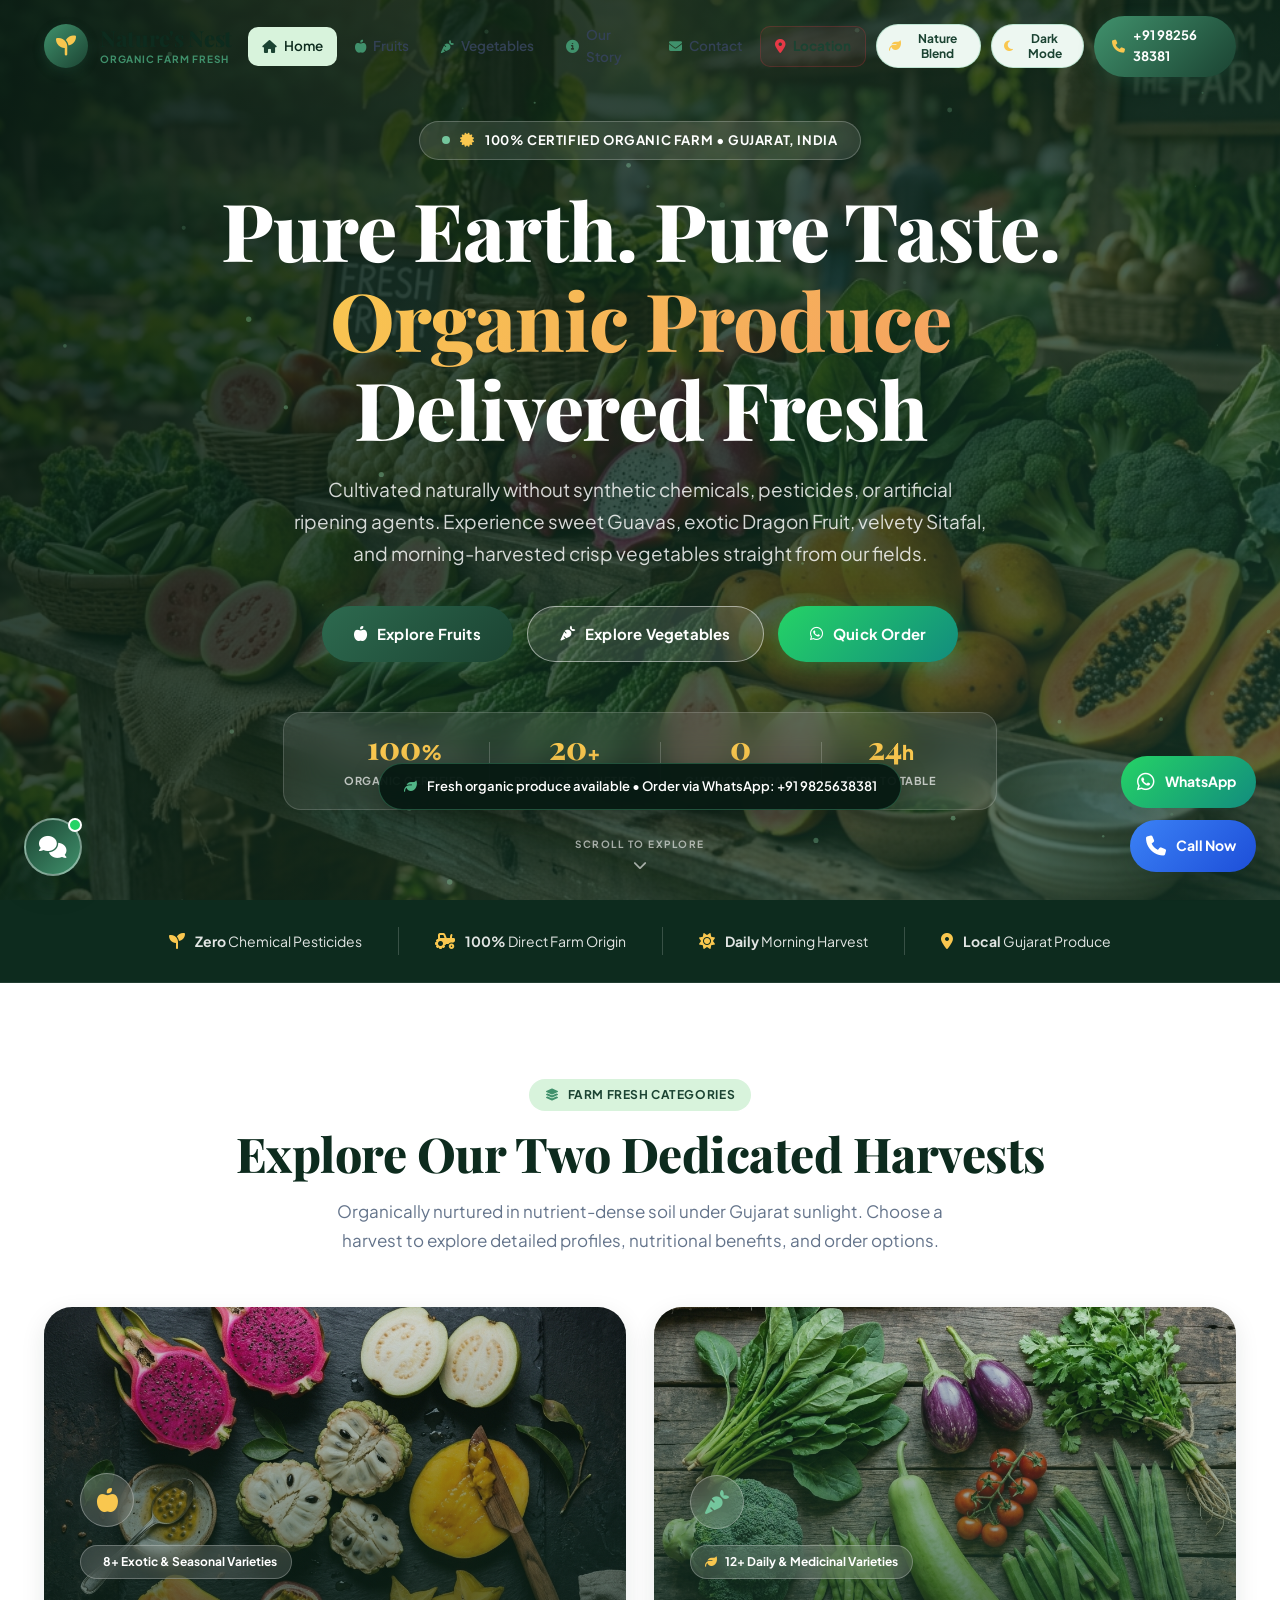
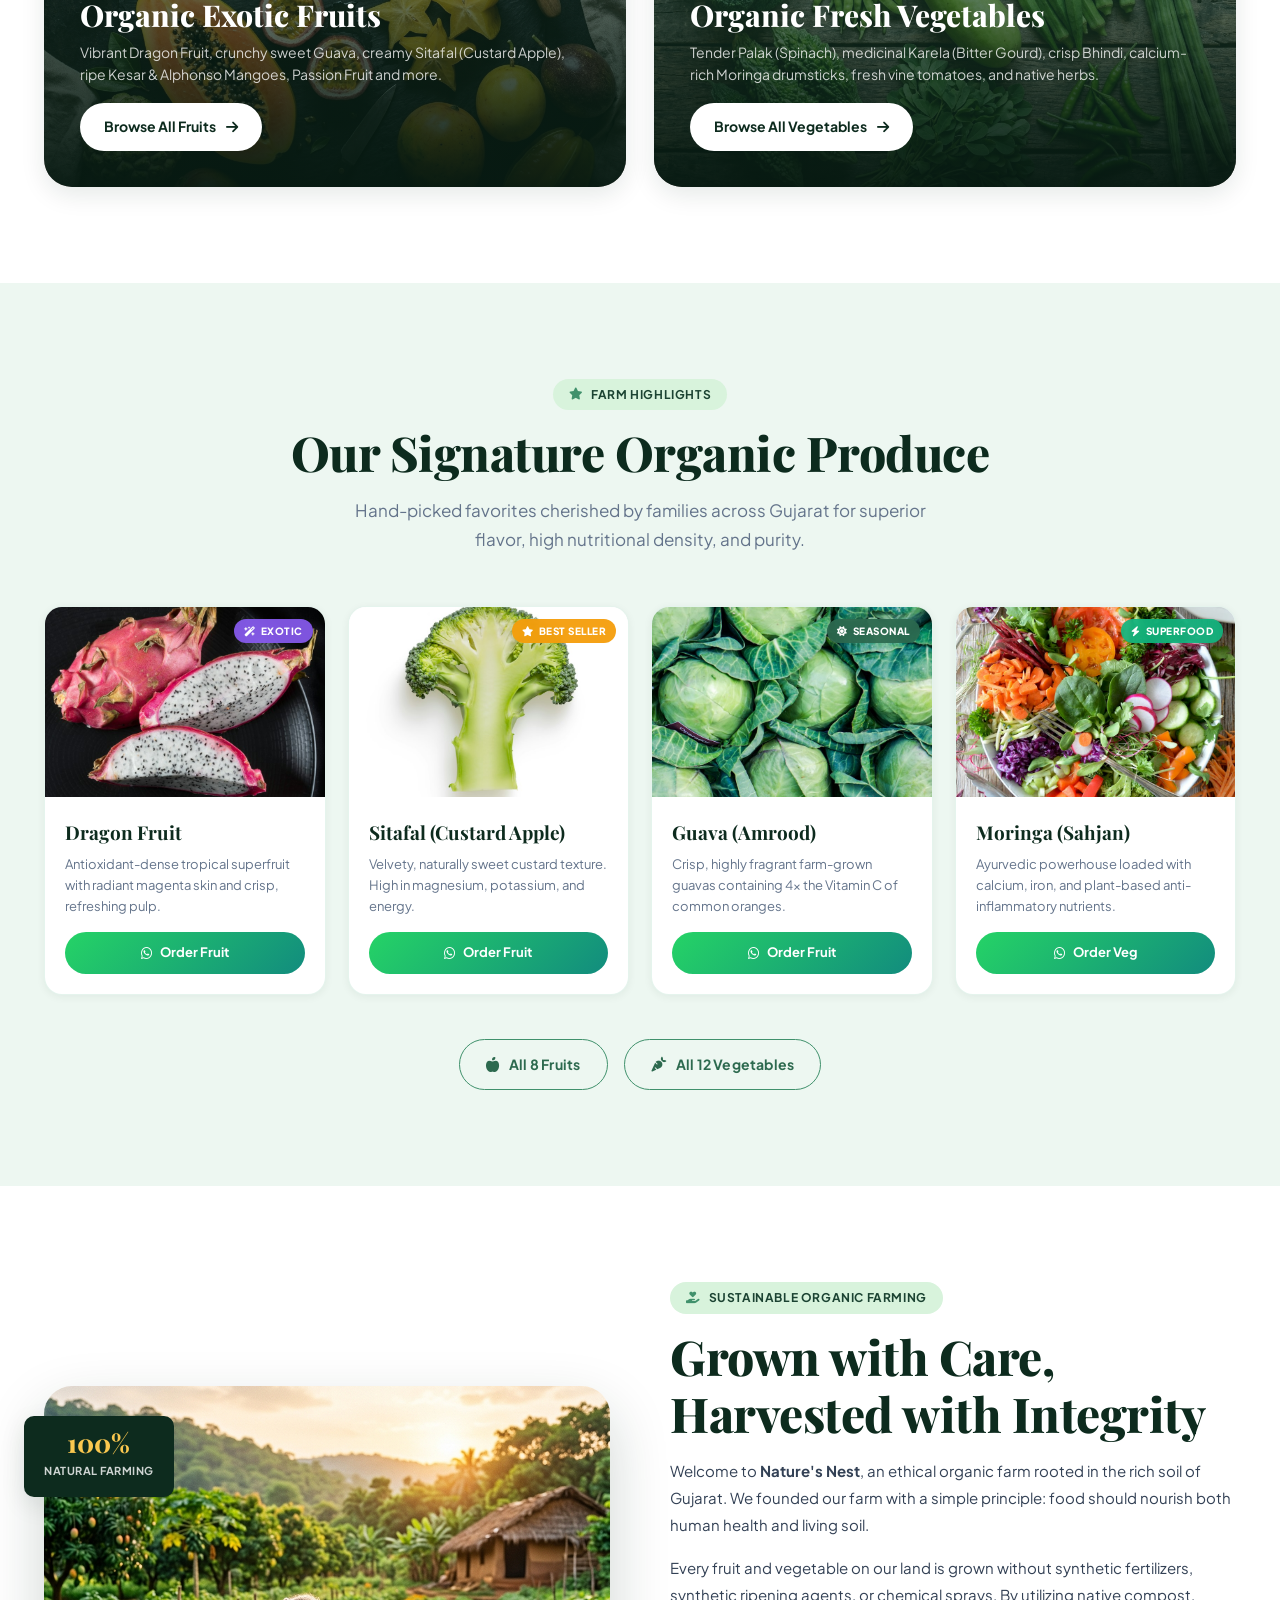
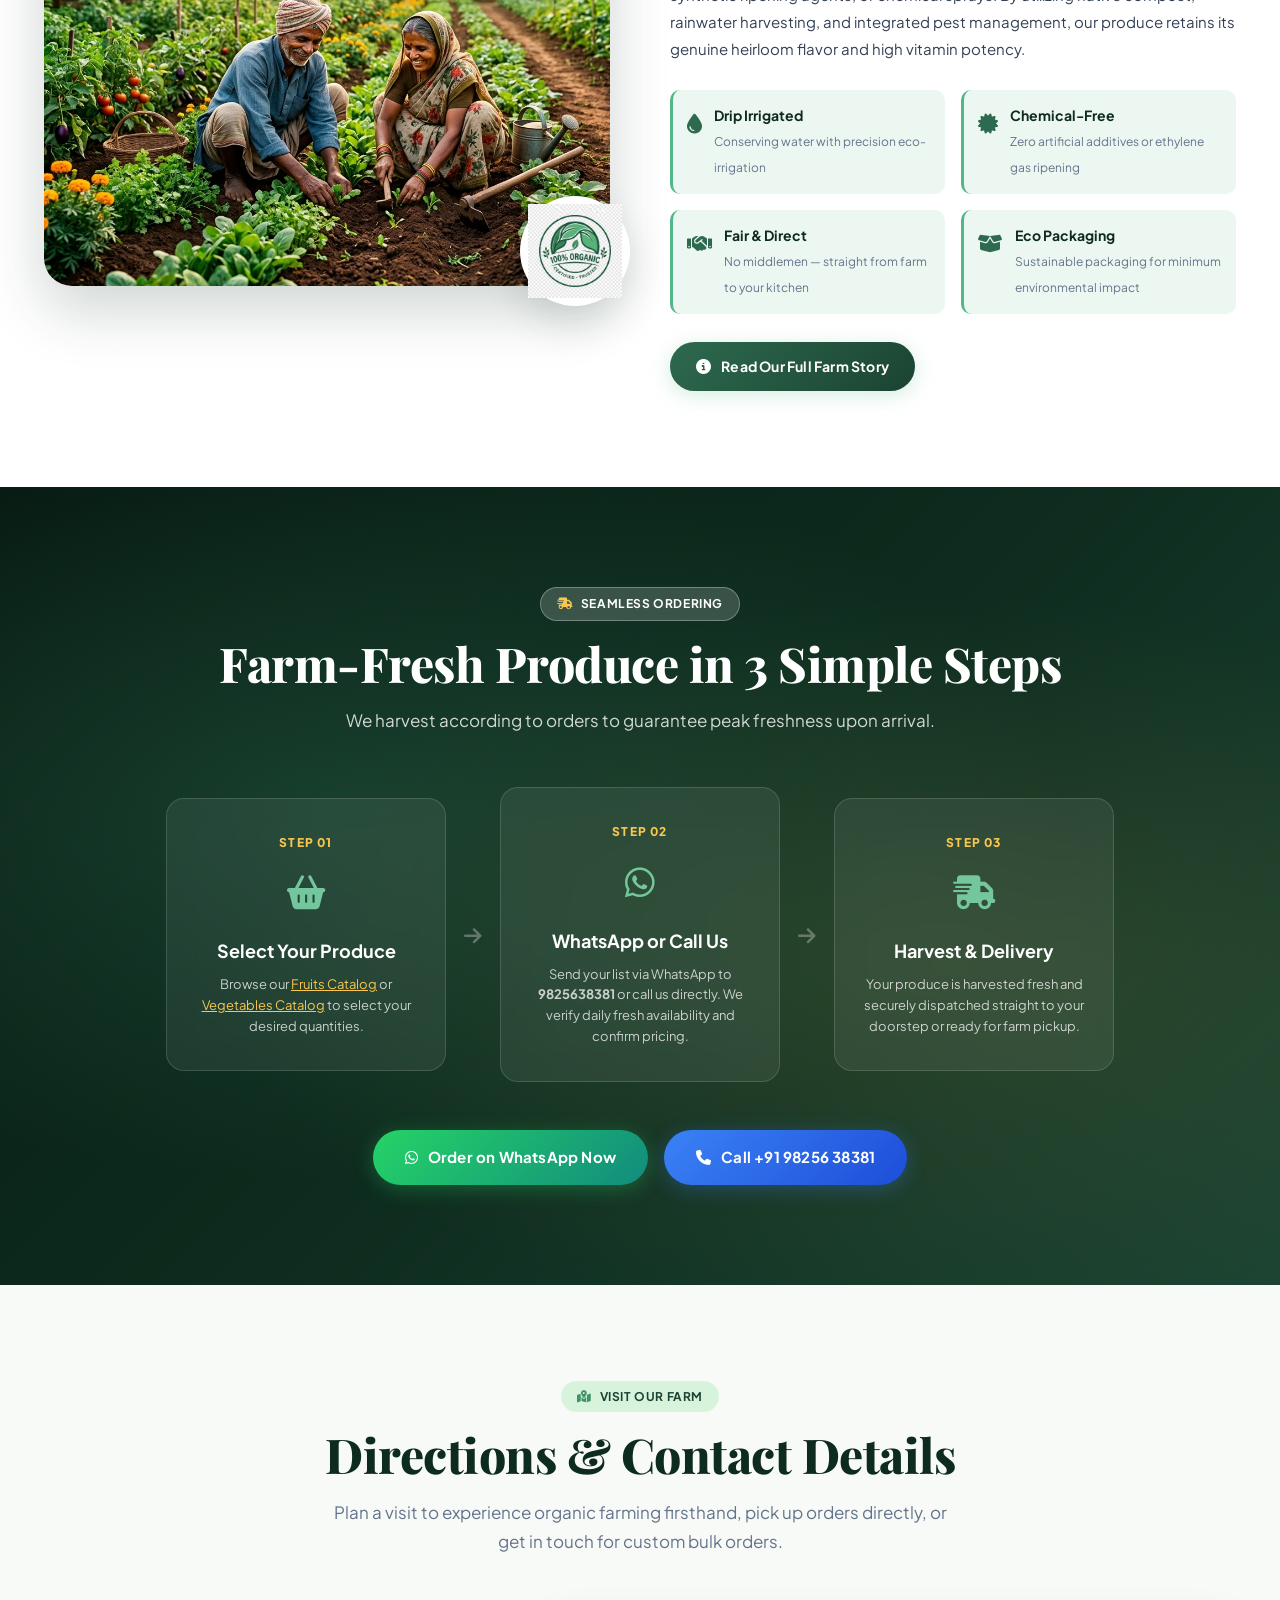
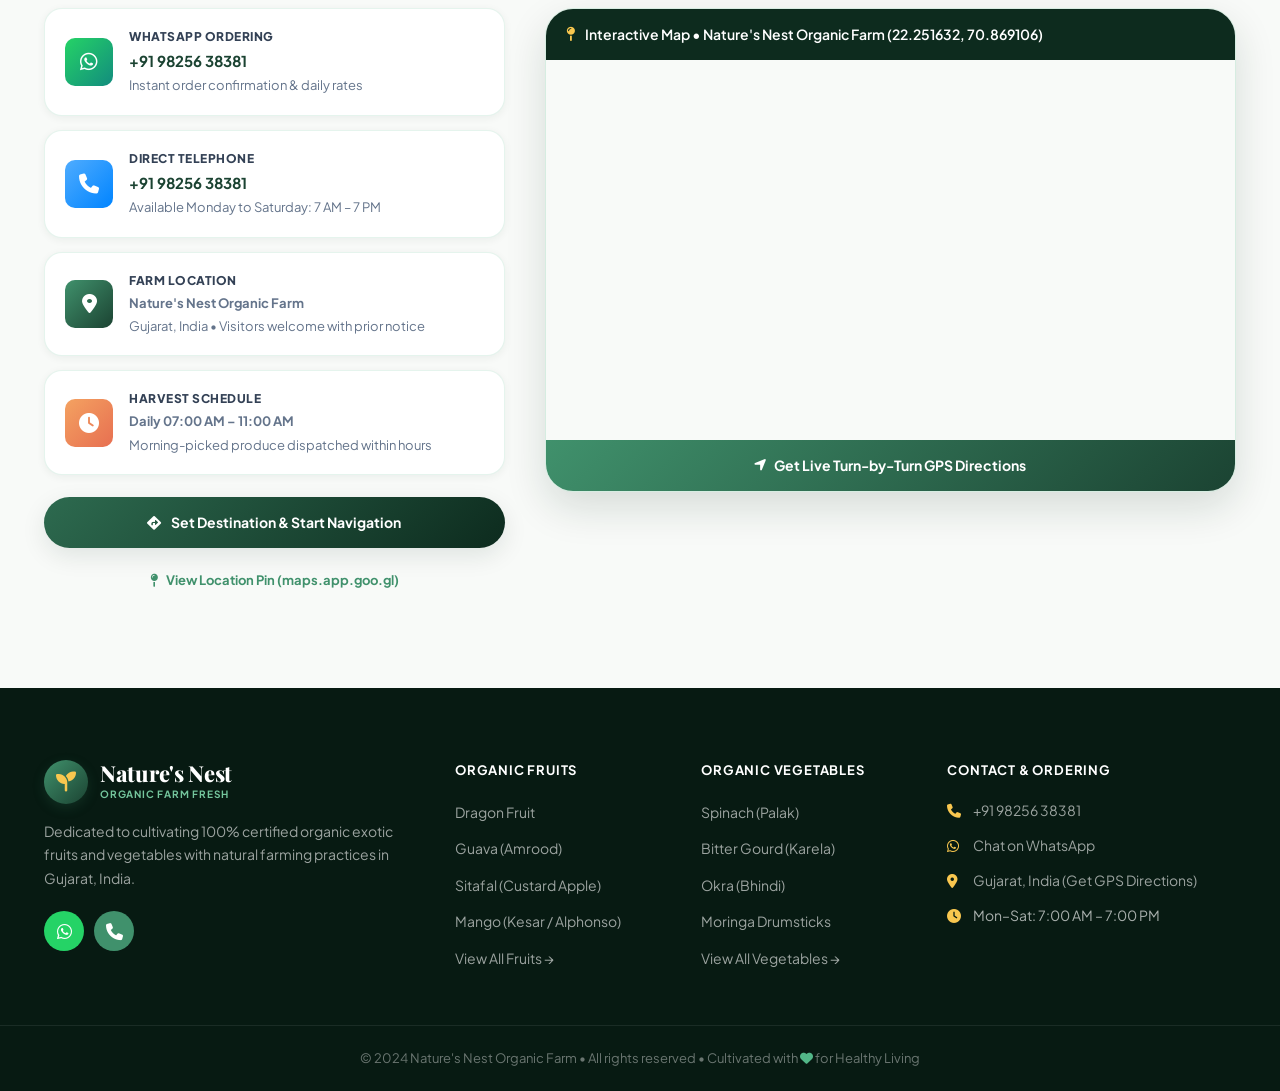
==== commit b7e75ef5: "maps" ====
--- a/index.html
+++ b/index.html
@@ -42,6 +42,12 @@
     "priceRange": "₹₹",
     "servesCuisine": "Organic Produce",
     "url": "index.html",
+    "geo": {
+      "@type": "GeoCoordinates",
+      "latitude": 22.251632,
+      "longitude": 70.869106
+    },
+    "hasMap": "https://maps.app.goo.gl/W7khwVaEnoriYSvw6",
     "sameAs": ["https://wa.me/919825638381"]
   }
   </script>
@@ -104,7 +110,10 @@
         <a href="fruits.html" class="nav-link" id="nl-fruits"><i class="fa-solid fa-apple-whole"></i> Fruits</a>
         <a href="vegetables.html" class="nav-link" id="nl-veg"><i class="fa-solid fa-carrot"></i> Vegetables</a>
         <a href="about.html" class="nav-link" id="nl-about"><i class="fa-solid fa-circle-info"></i> Our Story</a>
-        <a href="contact.html" class="nav-link" id="nl-contact"><i class="fa-solid fa-map-location-dot"></i> Visit Us</a>
+        <a href="contact.html" class="nav-link" id="nl-contact"><i class="fa-solid fa-envelope"></i> Contact</a>
+        <a href="https://www.google.com/maps/dir/?api=1&destination=22.251632,70.869106" target="_blank" rel="noopener" class="nav-link nav-location-link" id="nl-location" title="Get GPS Directions from Your Phone">
+          <i class="fa-solid fa-location-dot"></i> Location
+        </a>
         <a href="tel:+919825638381" class="nav-cta" id="nl-call">
           <i class="fa-solid fa-phone"></i> +91 98256 38381
         </a>
@@ -527,8 +536,11 @@
             </div>
           </div>
 
-          <a href="https://maps.google.com/?q=Organic+Farm+Gujarat+India" target="_blank" rel="noopener" class="btn-directions-full">
-            <i class="fa-solid fa-diamond-turn-right"></i> Open Navigation in Google Maps
+          <a href="https://www.google.com/maps/dir/?api=1&destination=22.251632,70.869106" target="_blank" rel="noopener" class="btn-directions-full" title="Set destination and start GPS navigation">
+            <i class="fa-solid fa-diamond-turn-right"></i> Set Destination &amp; Start Navigation
+          </a>
+          <a href="https://maps.app.goo.gl/W7khwVaEnoriYSvw6" target="_blank" rel="noopener" style="display:inline-flex;align-items:center;justify-content:center;gap:8px;font-size:13px;color:var(--g600);font-weight:700;margin-top:8px;">
+            <i class="fa-solid fa-map-pin"></i> View Location Pin (maps.app.goo.gl)
           </a>
         </div>
 
@@ -536,10 +548,10 @@
         <div class="map-wrapper reveal-right">
           <div class="map-header">
             <i class="fa-solid fa-map-pin"></i>
-            <span>Interactive Map &bull; Nature's Nest Organic Farm, Gujarat</span>
+            <span>Interactive Map &bull; Nature's Nest Organic Farm (22.251632, 70.869106)</span>
           </div>
           <iframe
-            src="https://www.google.com/maps/embed?pb=!1m18!1m12!1m3!1d3671.970425032549!2d72.5713621!3d23.022505!2m3!1f0!2f0!3f0!3m2!1i1024!2i768!4f13.1!3m3!1m2!1s0x395e848aba5bd449%3A0x4fcedd11614f6516!2sGujarat!5e0!3m2!1sen!2sin!4v1700000000000!5m2!1sen!2sin"
+            src="https://maps.google.com/maps?q=22.251632,70.869106&hl=en&z=15&output=embed"
             width="100%"
             height="380"
             style="border:0;"
@@ -548,8 +560,8 @@
             referrerpolicy="no-referrer-when-downgrade"
             title="Google Maps location of Nature's Nest Organic Farm in Gujarat">
           </iframe>
-          <a href="https://maps.google.com/?q=Organic+Farm+Gujarat+India" target="_blank" rel="noopener" class="map-open-btn">
-            <i class="fa-solid fa-location-arrow"></i> Get Live Turn-by-Turn Directions
+          <a href="https://www.google.com/maps/dir/?api=1&destination=22.251632,70.869106" target="_blank" rel="noopener" class="map-open-btn">
+            <i class="fa-solid fa-location-arrow"></i> Get Live Turn-by-Turn GPS Directions
           </a>
         </div>
       </div>
@@ -607,7 +619,7 @@
             <div class="footer-contact">
               <a href="tel:+919825638381" class="fc-item"><i class="fa-solid fa-phone"></i> +91 98256 38381</a>
               <a href="https://wa.me/919825638381" class="fc-item" target="_blank" rel="noopener"><i class="fa-brands fa-whatsapp"></i> Chat on WhatsApp</a>
-              <span class="fc-item"><i class="fa-solid fa-location-dot"></i> Gujarat, India</span>
+              <a href="https://www.google.com/maps/dir/?api=1&destination=22.251632,70.869106" target="_blank" rel="noopener" class="fc-item" title="Open Google Maps GPS Navigation"><i class="fa-solid fa-location-dot"></i> Gujarat, India (Get GPS Directions)</a>
               <span class="fc-item"><i class="fa-solid fa-clock"></i> Mon–Sat: 7:00 AM – 7:00 PM</span>
             </div>
           </div>
--- a/css/shared.css
+++ b/css/shared.css
@@ -365,6 +365,50 @@
   background: var(--g100);
 }
 .nav-link.active i { color: var(--g800); }
+
+/* Location GPS Quick-Directions Nav Button */
+.nav-location-link {
+  color: var(--g800);
+  font-weight: 700;
+  display: inline-flex;
+  align-items: center;
+  gap: 7px;
+  background: rgba(230, 57, 70, 0.06);
+  border: 1px solid rgba(230, 57, 70, 0.22);
+}
+.nav-location-link i {
+  color: #e63946 !important;
+  font-size: 14px;
+  animation: pinBounce 2.2s ease infinite;
+}
+@keyframes pinBounce {
+  0%, 100% { transform: translateY(0); }
+  50% { transform: translateY(-3px); }
+}
+.nav-location-link:hover {
+  background: #e63946 !important;
+  color: #ffffff !important;
+  border-color: #e63946 !important;
+}
+.nav-location-link:hover i {
+  color: #ffffff !important;
+}
+
+body.theme-dark .nav-location-link {
+  background: rgba(255, 107, 107, 0.14);
+  border-color: rgba(255, 107, 107, 0.35);
+  color: #f1f5f3;
+}
+body.theme-dark .nav-location-link i {
+  color: #ff6b6b !important;
+}
+body.theme-dark .nav-location-link:hover {
+  background: #ff6b6b !important;
+  color: #0b120e !important;
+}
+body.theme-dark .nav-location-link:hover i {
+  color: #0b120e !important;
+}
 
 /* Theme Switcher Toggle Pill & Dark Mode Toggle Pill */
 .theme-switch-btn,
